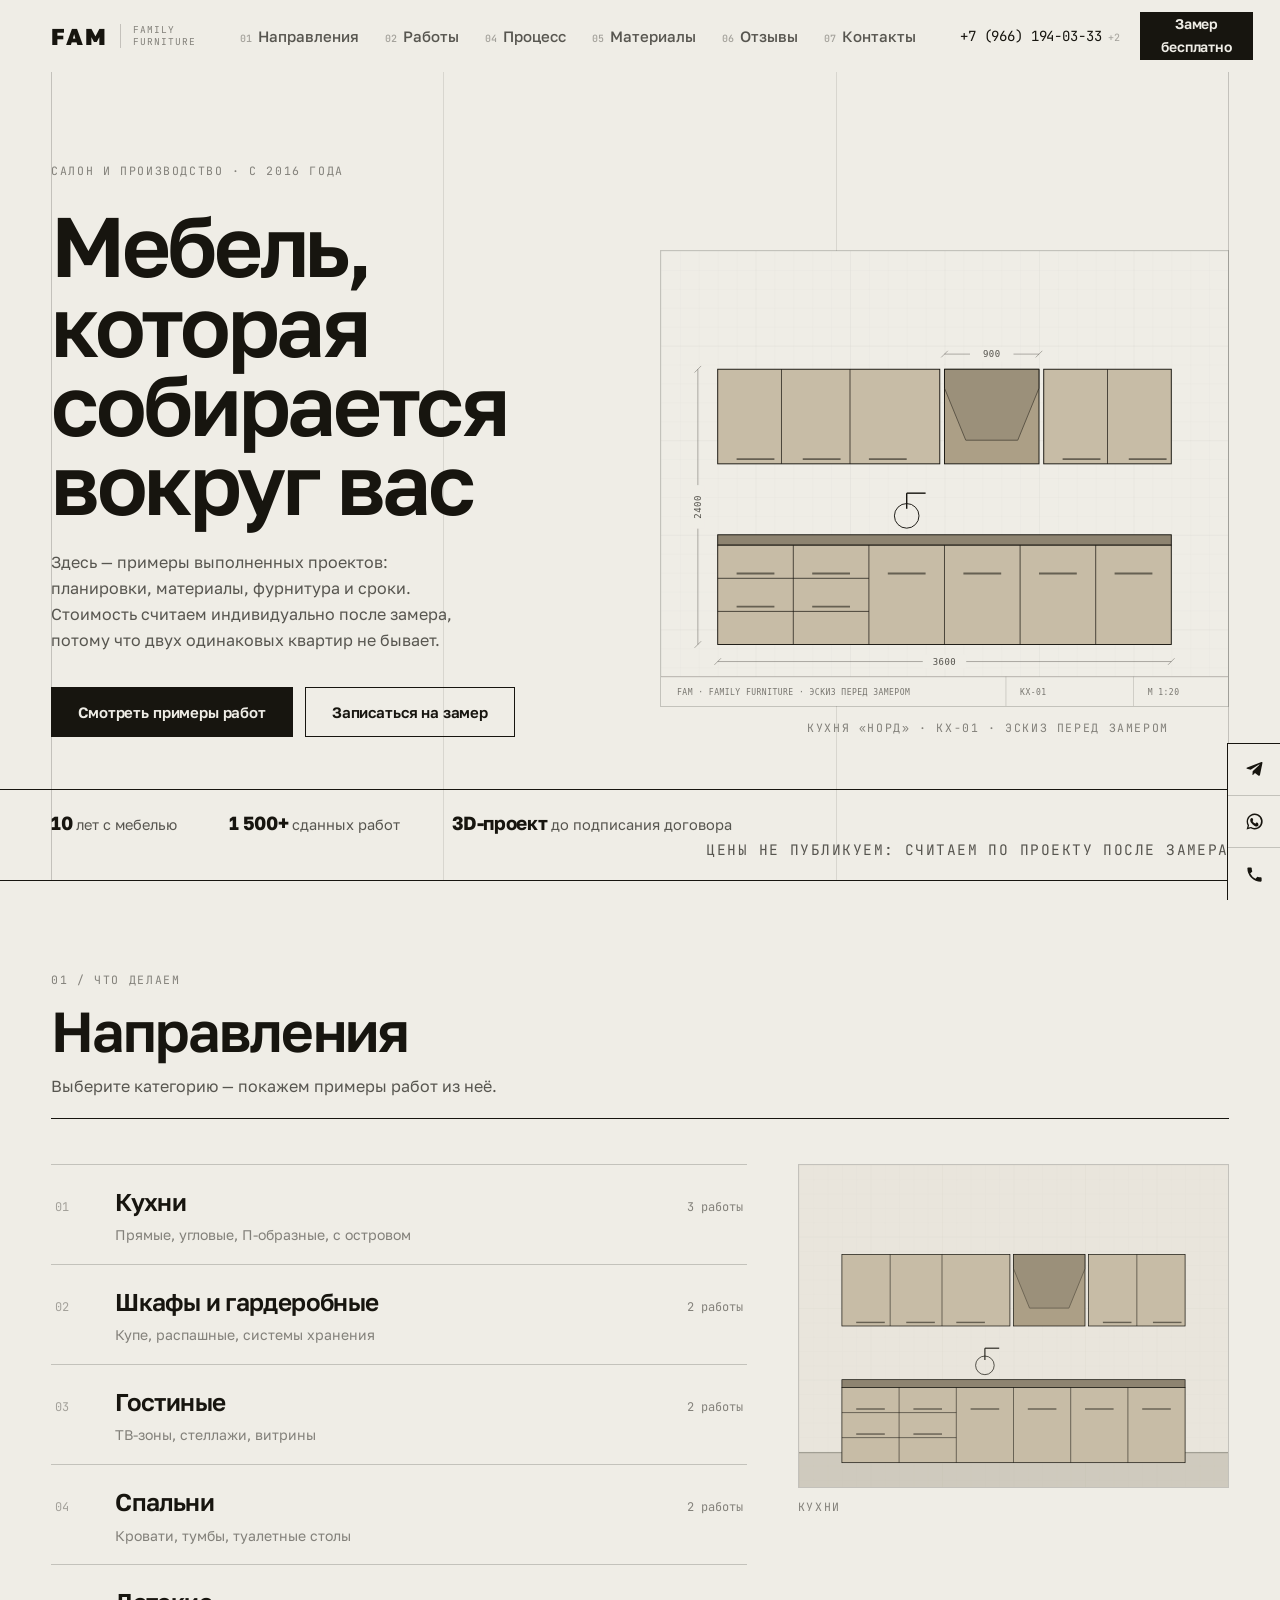
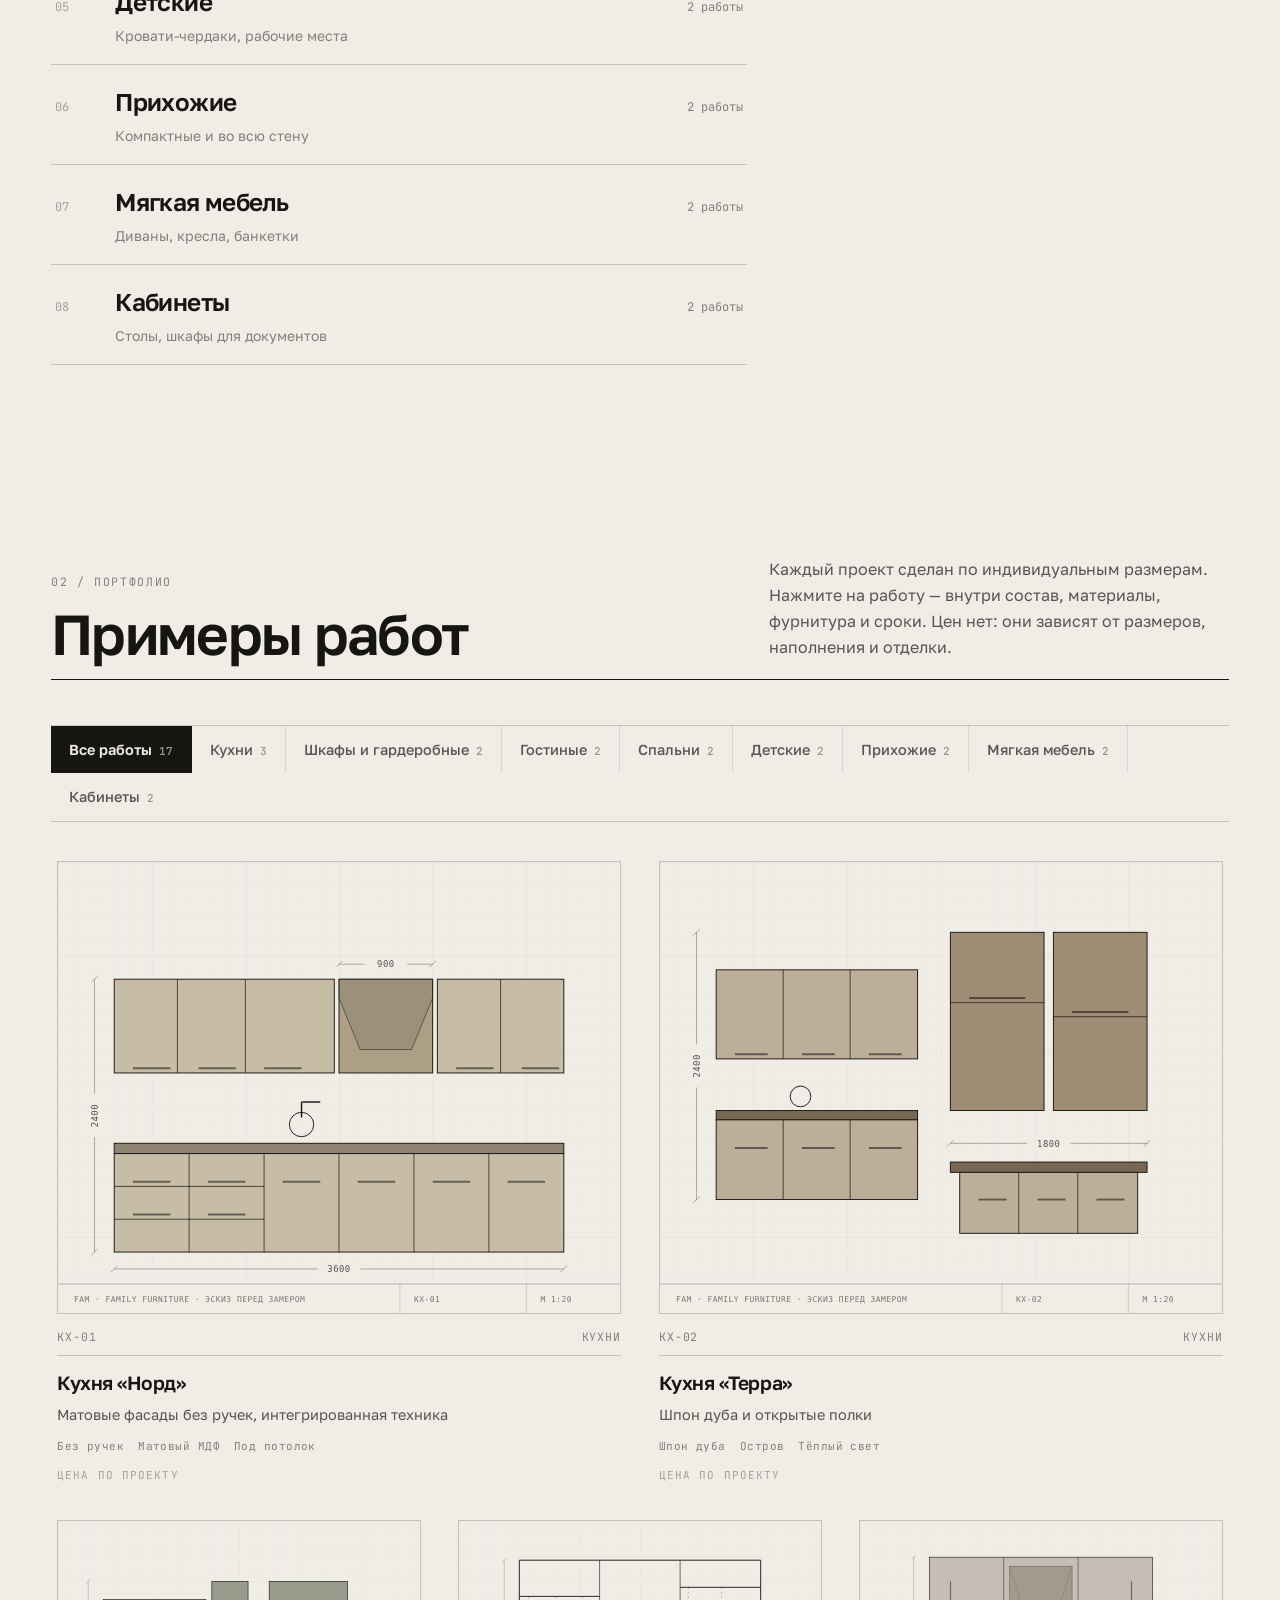
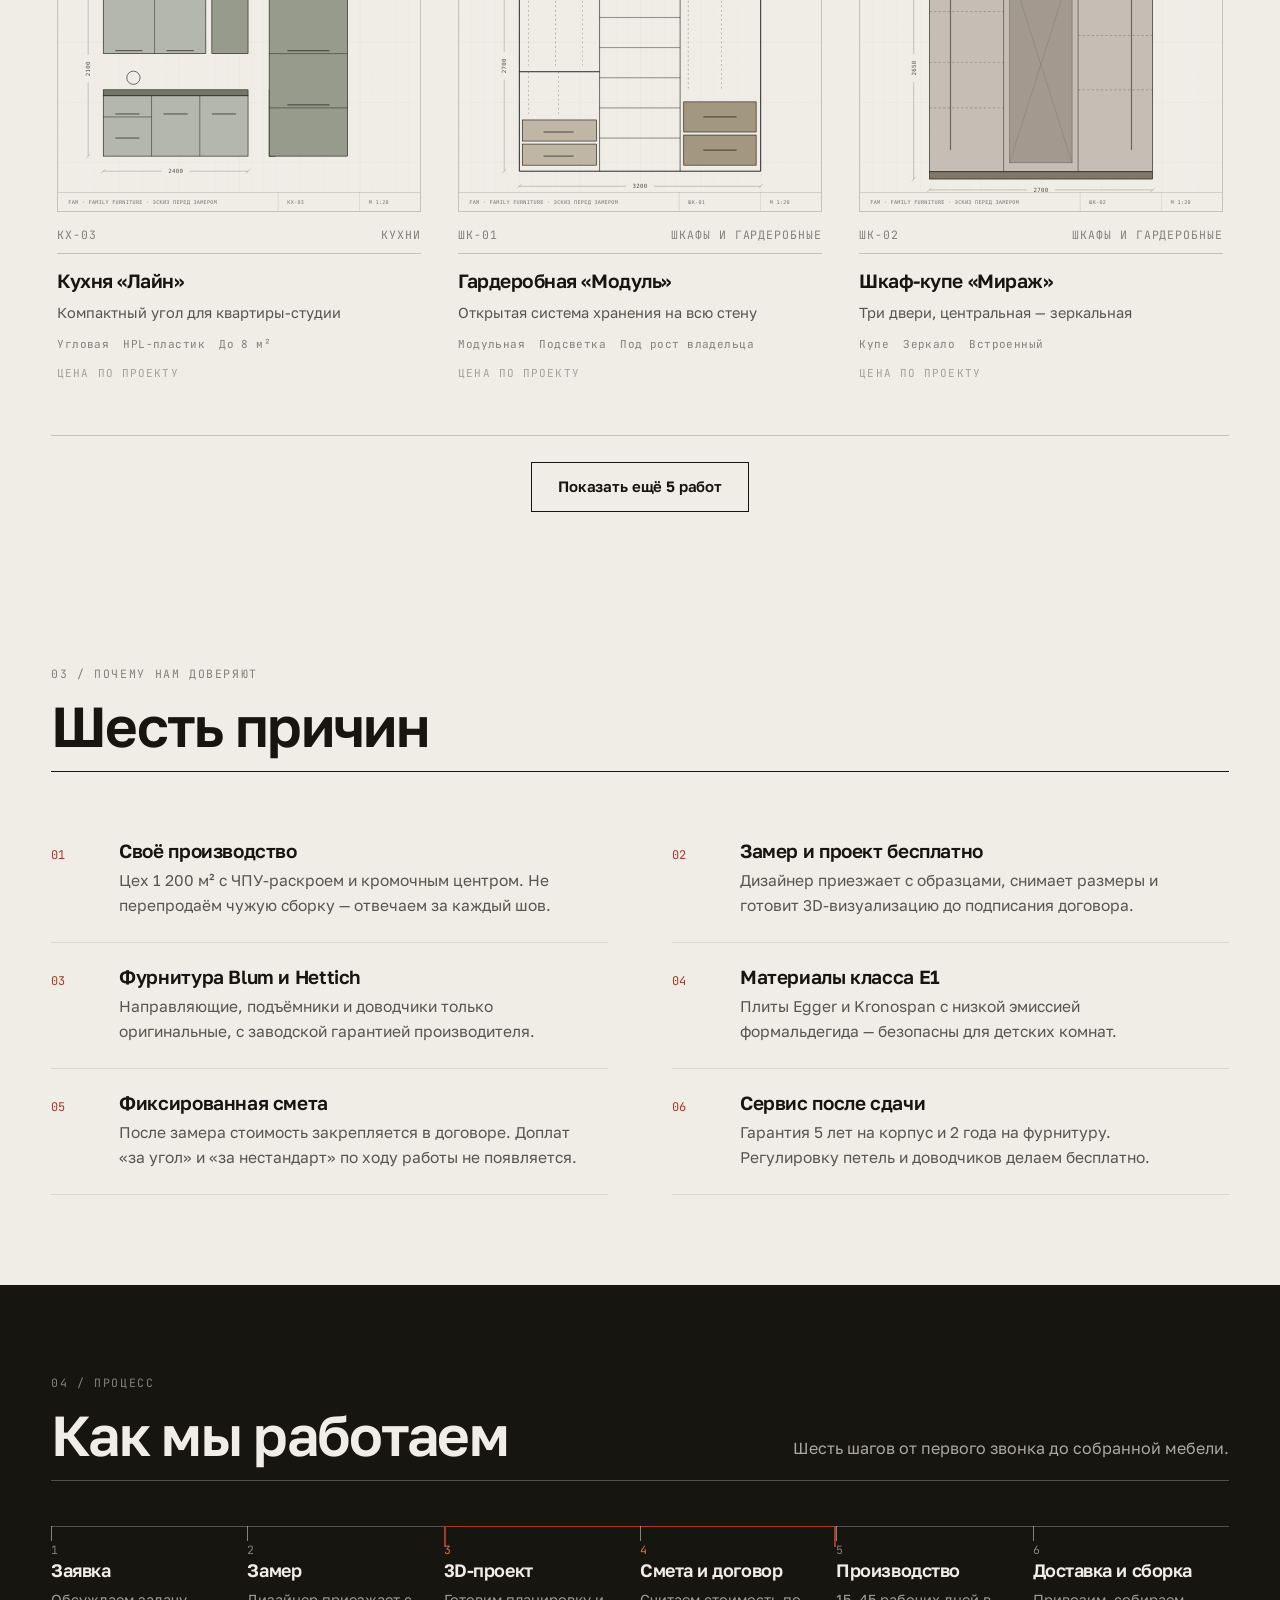
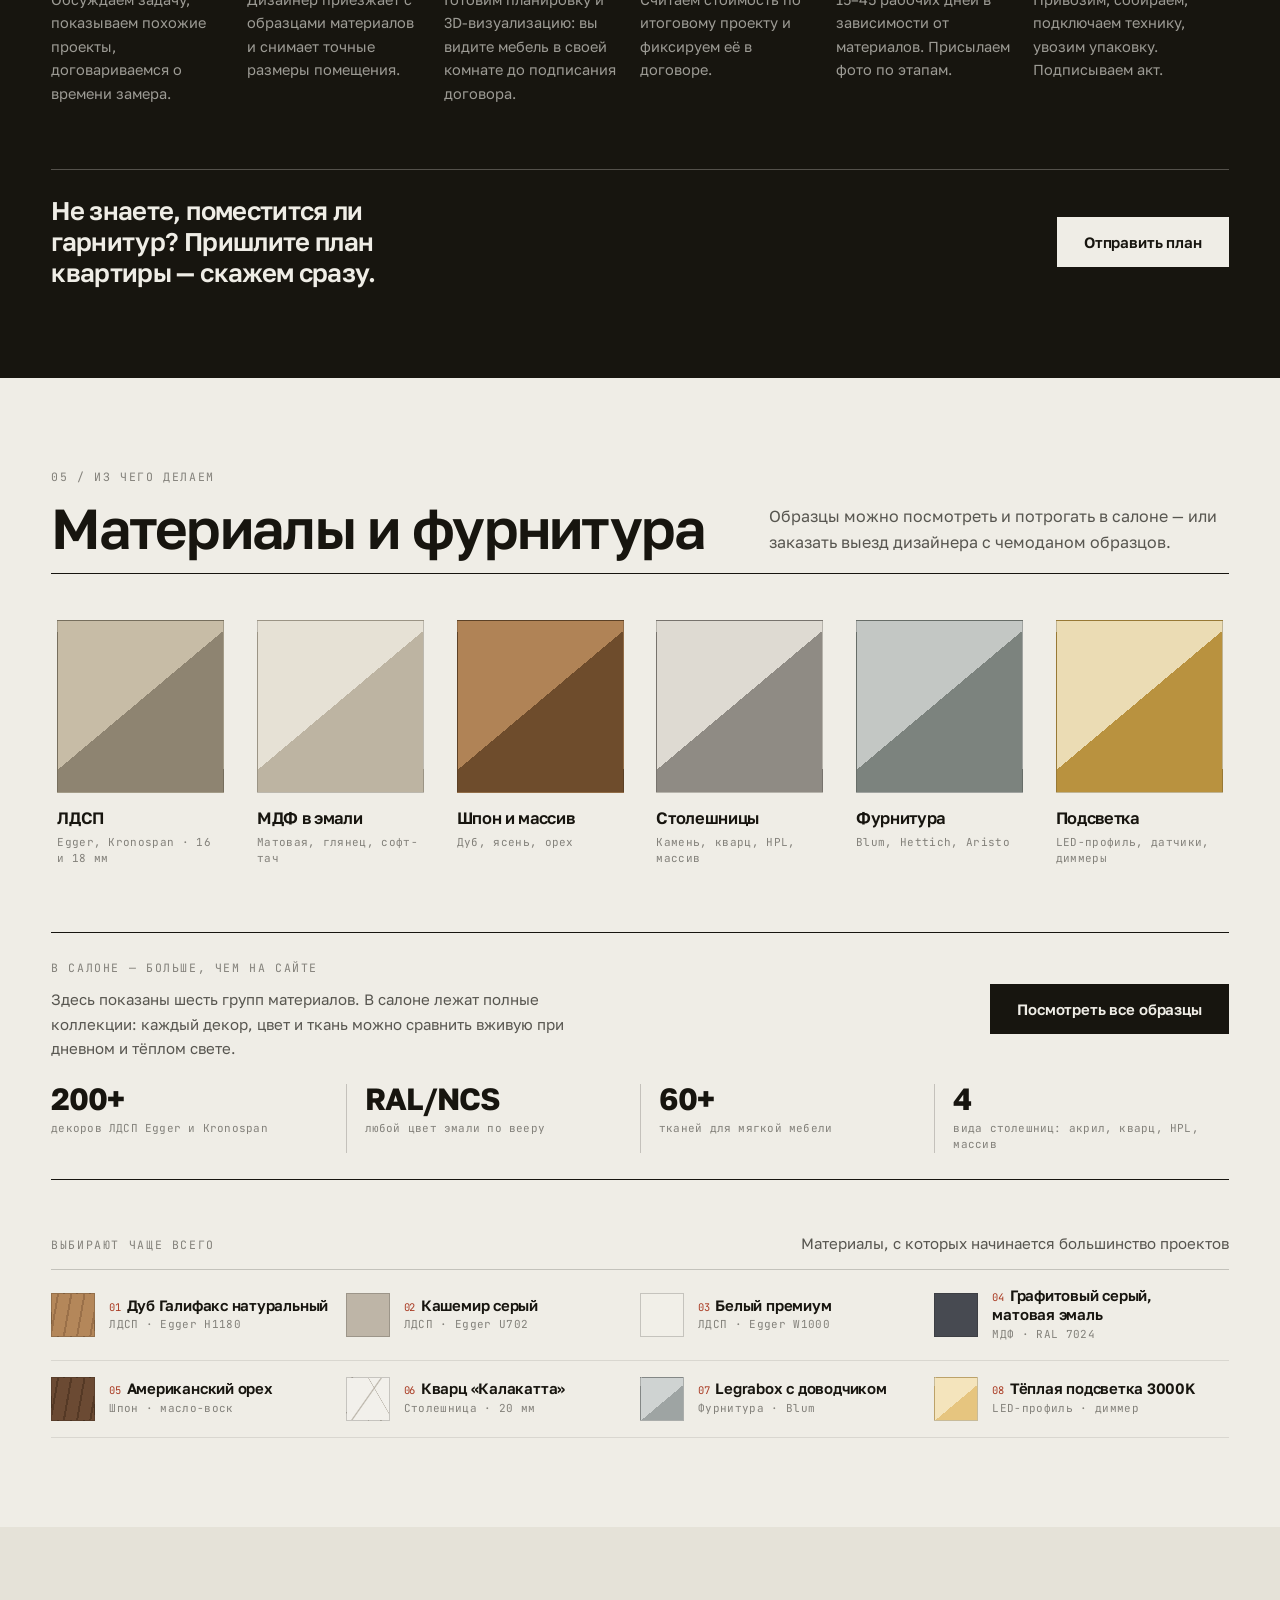
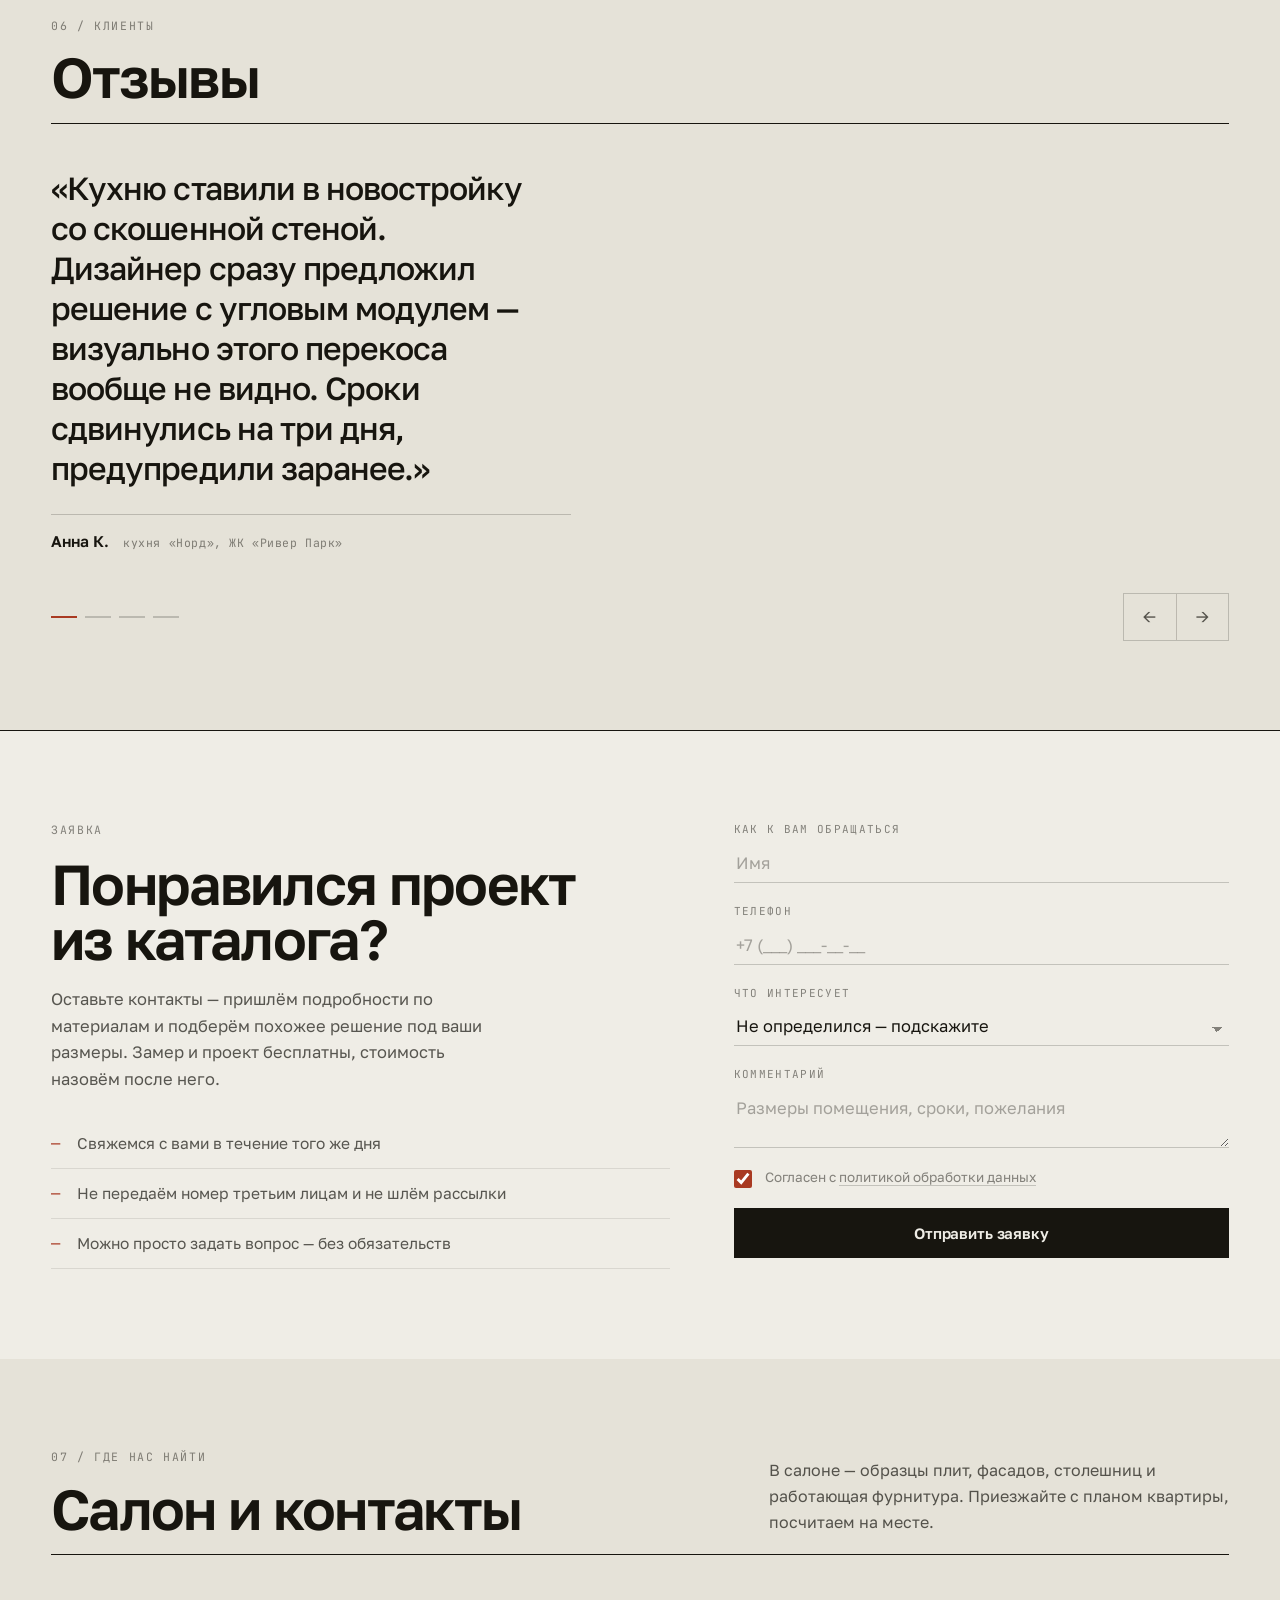
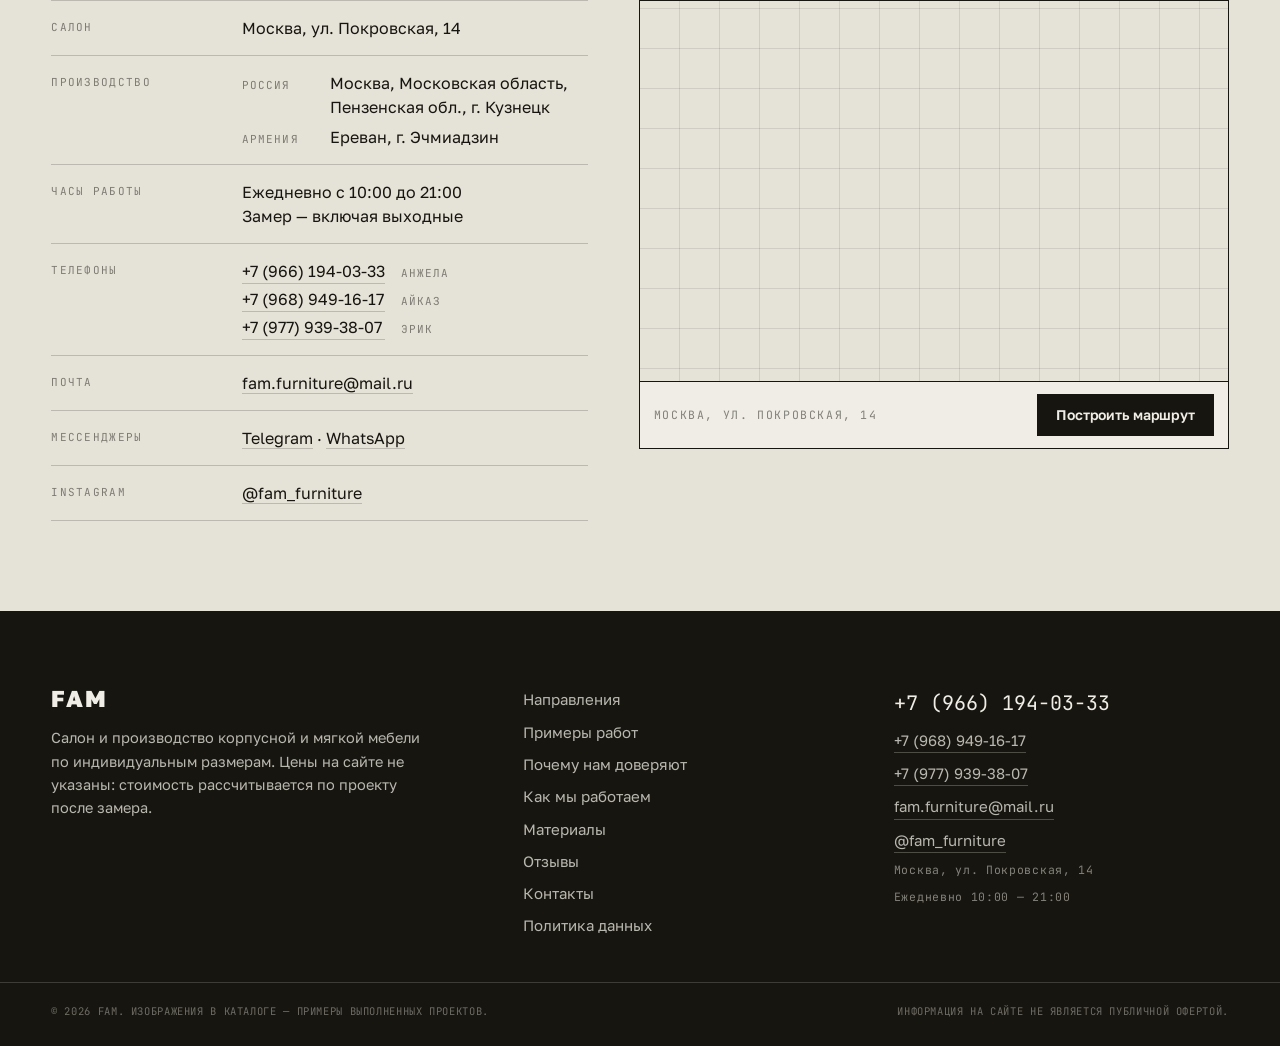
==== docs/index.html @ ea1491d7 "Процесс: шаги 3D-проект и смета объединены красной линией Co-Authored-By: Claude Opus 5 <noreply@ant" ====
<!DOCTYPE html>
<html lang="ru">
<head>
<meta charset="utf-8">
<meta name="viewport" content="width=device-width, initial-scale=1">
<title>FAM — мебель на заказ. Примеры работ</title>
<meta name="description" content="Салон мебели на заказ FAM: кухни, гардеробные, гостиные, спальни, детские, мягкая мебель. Примеры выполненных работ, материалы и фурнитура. Бесплатный замер и расчёт.">
<meta name="theme-color" content="#17150F">
<meta property="og:title" content="FAM — мебель на заказ для семьи">
<meta property="og:description" content="Примеры работ, материалы, фурнитура. Замер и расчёт бесплатно.">
<meta property="og:type" content="website">
<link rel="icon" href="[data-uri]" type="image/svg+xml">
<link rel="preconnect" href="https://fonts.googleapis.com">
<link rel="preconnect" href="https://fonts.gstatic.com" crossorigin>
<link href="https://fonts.googleapis.com/css2?family=Golos+Text:wght@400;500;600;700;800&family=JetBrains+Mono:wght@400;500&display=swap" rel="stylesheet">
<style>
/* ============================================================
   FAM — family furniture
   Приём: страница печатного каталога мастерской.
   Бумага, чернила, киноварь. Прямые углы, линии вместо теней,
   моноширинный шрифт для служебных подписей и размеров.
   ============================================================ */

:root{
  /* бумага и чернила — тон совпадает с фоном эскизов в каталоге,
     поэтому изображения стоят без рамок, «впечатаны» в страницу */
  --paper:#EFEDE6;
  --paper-2:#E5E2D8;
  --paper-3:#DAD6C9;
  --ink:#17150F;
  --ink-70:rgba(23,21,15,.70);
  --ink-50:rgba(23,21,15,.50);
  --ink-35:rgba(23,21,15,.35);
  --rule:rgba(23,21,15,.20);      /* линия-разделитель */
  --rule-soft:rgba(23,21,15,.10);
  --red:#A93A22;                  /* киноварь: только акценты и активные состояния */
  --red-dark:#8A2D18;

  --sans:'Golos Text',-apple-system,'Segoe UI',Roboto,sans-serif;
  --mono:'JetBrains Mono',ui-monospace,SFMono-Regular,Menlo,Consolas,monospace;

  --head-h:72px;
  --gut:clamp(20px,4vw,56px);     /* поле страницы */
}

*,*::before,*::after{box-sizing:border-box}
[hidden]{display:none !important}

html{scroll-behavior:smooth;scroll-padding-top:calc(var(--head-h) + 8px);-webkit-text-size-adjust:100%}
body{
  margin:0;background:var(--paper);color:var(--ink);
  font-family:var(--sans);font-size:16.5px;line-height:1.62;font-weight:400;
  -webkit-font-smoothing:antialiased;overflow-x:hidden;
}
body.is-locked{overflow:hidden}
img{max-width:100%;display:block;height:auto}
a{color:inherit;text-decoration:none}
button{font:inherit;color:inherit;background:none;border:0;cursor:pointer}
h1,h2,h3{margin:0;font-weight:600;letter-spacing:-.025em;line-height:1.05}
p{margin:0 0 1em}
p:last-child{margin-bottom:0}
:focus-visible{outline:2px solid var(--red);outline-offset:3px}
::selection{background:var(--red);color:var(--paper)}

.shell{width:100%;max-width:1440px;margin-inline:auto;padding-inline:var(--gut)}

.skip-link{position:absolute;left:-999px;top:0;z-index:200;background:var(--ink);color:var(--paper);padding:12px 18px}
.skip-link:focus{left:0}

/* служебная подпись — как надпись на чертеже */
.mono-label{
  display:block;font-family:var(--mono);font-size:11.5px;font-weight:400;
  letter-spacing:.14em;text-transform:uppercase;color:var(--ink-50);
}

.h2{font-size:clamp(30px,4.4vw,60px);font-weight:600;letter-spacing:-.03em;line-height:.98}

.ln{border-bottom:1px solid var(--rule);transition:border-color .15s,color .15s}
.ln:hover{color:var(--red);border-color:var(--red)}

/* ————— КНОПКИ: прямоугольные, без теней ————— */
.btn{
  display:inline-flex;align-items:center;justify-content:center;
  min-height:50px;padding:0 26px;border:1.5px solid var(--ink);
  font-family:var(--sans);font-size:15px;font-weight:600;letter-spacing:-.01em;
  text-align:center;background:transparent;color:var(--ink);
  transition:background .16s linear,color .16s linear,border-color .16s linear;
}
.btn--solid{background:var(--ink);color:var(--paper)}
.btn--solid:hover{background:var(--red);border-color:var(--red)}
.btn--line:hover{background:var(--ink);color:var(--paper)}
.btn--invert{background:var(--paper);border-color:var(--paper);color:var(--ink)}
.btn--invert:hover{background:transparent;color:var(--paper)}
.btn--block{width:100%}
.btn:active{transform:translateY(1px)}

/* ————— ШАПКА ————— */
.header{
  position:fixed;inset:0 0 auto;z-index:90;height:var(--head-h);
  background:var(--paper);border-bottom:1px solid transparent;transition:border-color .2s;
}
.header.is-stuck{border-bottom-color:var(--rule)}
/* шапка тянется во всю ширину экрана: на широких мониторах логотип и кнопка
   стоят по краям, а не по общей сетке в 1440px */
.header .head{max-width:none}
.head{height:var(--head-h);display:flex;align-items:center;justify-content:space-between;gap:32px}

.logo{display:flex;align-items:center;gap:12px;flex-shrink:0}
.logo__name{font-size:23px;font-weight:800;letter-spacing:.09em;line-height:1}
.logo__sub{
  font-family:var(--mono);font-size:9.5px;line-height:1.25;letter-spacing:.1em;
  text-transform:uppercase;color:var(--ink-50);padding-left:12px;border-left:1px solid var(--rule);
}

.nav{display:flex;gap:2px}
.nav__link{
  position:relative;display:flex;align-items:baseline;gap:6px;padding:8px 12px;
  font-size:15px;font-weight:500;color:var(--ink-70);transition:color .15s;
}
.nav__link i{font-family:var(--mono);font-size:10px;font-style:normal;color:var(--ink-35);transition:color .15s}
.nav__link:hover{color:var(--ink)}
.nav__link.is-active{color:var(--ink);font-weight:600}
.nav__link.is-active i{color:var(--red)}
.nav__link.is-active::after{content:'';position:absolute;left:12px;right:12px;bottom:2px;height:2px;background:var(--red)}

.head__side{display:flex;align-items:center;gap:20px}
.head__tel{font-family:var(--mono);font-size:14px;letter-spacing:-.01em;white-space:nowrap}
.head__tel:hover{color:var(--red)}
/* дополнительные номера: строки выпадают под основным, в тех же линиях, без тени */
.tels{position:relative}
.head__tel{display:inline-flex;align-items:baseline;gap:7px;padding:12px 0}
.head__tel i{font-style:normal;font-size:10px;color:var(--ink-35);transition:color .15s}
.tels__more{
  position:absolute;top:100%;right:0;min-width:100%;display:grid;
  background:var(--paper);border:1px solid var(--ink);
  opacity:0;visibility:hidden;transform:translateY(-4px);
  transition:opacity .15s,transform .15s,visibility 0s .15s;
}
.tels__more a{font-family:var(--mono);font-size:14px;white-space:nowrap;padding:10px 14px;transition:background .14s,color .14s}
.tels__more a+a{border-top:1px solid var(--rule)}
.tels__more a:hover,.tels__more a:focus-visible{background:var(--ink);color:var(--paper)}
.tels:hover .tels__more,.tels:focus-within .tels__more{opacity:1;visibility:visible;transform:none;transition:opacity .15s,transform .15s}
.tels:hover .head__tel i,.tels:focus-within .head__tel i{color:var(--red)}
.head .btn{min-height:42px;padding:0 20px;font-size:14px}

.burger{display:none;width:46px;height:46px;border:1px solid var(--rule);flex-direction:column;align-items:center;justify-content:center;gap:6px}
.burger span{display:block;width:20px;height:1.5px;background:var(--ink);transition:transform .2s,opacity .2s}
.burger[aria-expanded="true"] span:first-child{transform:translateY(3.75px) rotate(45deg)}
.burger[aria-expanded="true"] span:last-child{transform:translateY(-3.75px) rotate(-45deg)}

@media (max-width:1200px){ .nav{display:none} }
@media (max-width:860px){
  :root{--head-h:64px}
  .head__side{display:none}
  .burger{display:flex}
  .logo__sub{display:none}
}

/* ————— БОКОВОЕ МЕНЮ ————— */
.sidemenu{position:fixed;inset:0;z-index:120}
.sidemenu__backdrop{position:absolute;inset:0;background:rgba(23,21,15,.4);opacity:0;transition:opacity .25s}
.sidemenu.is-open .sidemenu__backdrop{opacity:1}
.sidemenu__panel{
  position:absolute;right:0;top:0;bottom:0;width:min(420px,90vw);background:var(--paper);
  border-left:1px solid var(--ink);padding:22px var(--gut) 30px;display:flex;flex-direction:column;
  transform:translateX(100%);transition:transform .28s cubic-bezier(.4,0,.2,1);overflow-y:auto;
}
.sidemenu.is-open .sidemenu__panel{transform:none}
.sidemenu__top{display:flex;align-items:center;justify-content:space-between;height:42px;border-bottom:1px solid var(--rule);margin-bottom:8px}
.sidemenu__close{font-family:var(--mono);font-size:12px;letter-spacing:.1em;text-transform:uppercase;color:var(--ink-50)}
.sidemenu__close:hover{color:var(--red)}
.sidemenu__nav{display:flex;flex-direction:column}
.sidemenu__nav a{
  display:flex;align-items:baseline;gap:14px;padding:15px 0;font-size:22px;font-weight:600;
  letter-spacing:-.02em;border-bottom:1px solid var(--rule-soft);transition:color .15s;
}
.sidemenu__nav a i{font-family:var(--mono);font-size:11px;font-style:normal;color:var(--ink-35);font-weight:400}
.sidemenu__nav a:hover{color:var(--red)}
.sidemenu__foot{margin-top:auto;padding-top:28px;display:grid;gap:12px;justify-items:start}
.sidemenu__tel{font-family:var(--mono);font-size:19px;margin-top:6px}
.sidemenu__tel--alt{font-size:15px;margin-top:-6px;color:var(--ink-70)}

/* ————— ГЛАВНЫЙ ЭКРАН ————— */
.hero{position:relative;padding-top:var(--head-h);border-bottom:1px solid var(--ink)}
.hero__rules{position:absolute;inset:0;max-width:1440px;margin-inline:auto;padding-inline:var(--gut);display:flex;justify-content:space-between;pointer-events:none}
.hero__rules i{width:1px;background:var(--rule-soft)}
.hero__rules i:first-child,.hero__rules i:last-child{background:var(--rule)}
.hero__in{position:relative;display:grid;grid-template-columns:minmax(0,1fr) minmax(0,1.02fr);gap:clamp(28px,4vw,64px);align-items:end;padding-block:clamp(48px,7vw,96px) clamp(32px,4vw,56px)}
.hero__label{margin-bottom:26px}
.hero__title{font-size:clamp(38px,6.6vw,92px);font-weight:600;letter-spacing:-.04em;line-height:.94}
.hero__lead{margin:26px 0 34px;max-width:44ch;font-size:clamp(16px,1.2vw,18.5px);color:var(--ink-70)}
.hero__cta{display:flex;gap:12px;flex-wrap:wrap}

.hero__sheet{margin:0}
.hero__sheet img{width:100%;border:1px solid var(--rule)}
.hero__sheet figcaption{margin-top:12px;text-align:right}
@media (min-width:861px){.hero__sheet figcaption{padding-right:60px}}

.hero__strip{border-top:1px solid var(--ink)}
.hero__facts{display:flex;flex-wrap:wrap;align-items:baseline;gap:0 clamp(24px,4vw,58px);padding-block:18px}
.hero__facts span{font-size:14.5px;color:var(--ink-70)}
.hero__facts b{font-size:19px;font-weight:700;color:var(--ink);letter-spacing:-.02em}
.hero__facts-note{margin-left:auto;font-family:var(--mono);font-size:11.5px;letter-spacing:.1em;text-transform:uppercase;color:var(--ink-50)}

@media (max-width:980px){
  .hero__in{grid-template-columns:1fr;align-items:start;padding-bottom:28px}
  .hero__sheet{order:-1;margin-bottom:8px}
  .hero__sheet figcaption{text-align:left}
  .hero__rules{display:none}
}
@media (max-width:560px){
  .hero__sheet figcaption{font-size:10px;letter-spacing:.08em}
  .hero__cta{display:grid;grid-template-columns:1fr}
  .hero__facts{gap:6px 22px}
  .hero__facts-note{margin-left:0;flex-basis:100%;margin-top:6px}
}

/* ————— СЕКЦИИ: отступы разные, фон меняется по смыслу ————— */
.section{padding-block:clamp(56px,7vw,104px)}
.section--pad{padding-block:clamp(64px,8vw,120px) clamp(48px,5vw,76px)}
.section--tint{background:var(--paper-2)}
.section--dark{background:var(--ink);color:var(--paper)}
.section--dark .mono-label{color:rgba(239,237,230,.5)}
.section--dark .head-line{border-color:rgba(239,237,230,.28)}
.section--dark .head-line__note{color:rgba(239,237,230,.68)}

.head-line{padding-bottom:18px;border-bottom:1px solid var(--ink);margin-bottom:clamp(28px,3.5vw,52px)}
.head-line .h2{margin-top:14px}
.head-line__note{margin-top:16px;max-width:56ch;color:var(--ink-70);font-size:16px}
.head-line--split{display:flex;align-items:flex-end;justify-content:space-between;gap:40px;flex-wrap:wrap}
.head-line--split .head-line__note{margin-top:0;text-align:left}
.head-line__note--wide{max-width:46ch}

/* ————— 01 НАПРАВЛЕНИЯ: оглавление, а не плитки ————— */
.dirs{display:grid;grid-template-columns:minmax(0,1fr) minmax(0,.62fr);gap:clamp(28px,4vw,68px);align-items:start}
.dirs__list{list-style:none;margin:0;padding:0;border-top:1px solid var(--rule)}
.dirs__row{
  display:grid;grid-template-columns:44px minmax(0,1fr) auto;align-items:baseline;gap:16px;
  width:100%;text-align:left;padding:17px 4px;border-bottom:1px solid var(--rule);
  transition:padding-left .18s cubic-bezier(.4,0,.2,1),color .15s;
}
.dirs__row:hover,.dirs__row.is-hot{padding-left:16px;color:var(--red)}
.dirs__row:hover .dirs__num,.dirs__row.is-hot .dirs__num{color:var(--red)}
.dirs__num{font-family:var(--mono);font-size:12px;color:var(--ink-35);transition:color .15s}
.dirs__name{font-size:clamp(19px,1.9vw,26px);font-weight:600;letter-spacing:-.025em;display:block}
.dirs__note{display:block;margin-top:3px;font-size:14px;color:var(--ink-50);font-weight:400;letter-spacing:0}
.dirs__count{font-family:var(--mono);font-size:12px;color:var(--ink-50);white-space:nowrap}

.dirs__preview{position:sticky;top:calc(var(--head-h) + 28px)}
.dirs__preview img{width:100%;border:1px solid var(--rule)}
.dirs__preview .mono-label{margin-top:10px}
@media (max-width:900px){
  .dirs{grid-template-columns:1fr}
  .dirs__preview{display:none}
}
@media (max-width:620px){
  /* счётчик уходит под название, чтобы длинные категории не жались к краю */
  .dirs__row{grid-template-columns:34px minmax(0,1fr);gap:0 12px;padding:15px 4px}
  .dirs__count{grid-column:2;margin-top:6px}
  .dirs__name{font-size:19px}
}

/* ————— 02 КАТАЛОГ ————— */
.filters{display:flex;flex-wrap:wrap;gap:0;margin-bottom:clamp(26px,3vw,40px);border-block:1px solid var(--rule)}
.chip{
  padding:12px 18px;font-size:14.5px;font-weight:500;color:var(--ink-70);white-space:nowrap;
  border-right:1px solid var(--rule-soft);transition:background .14s,color .14s;
}
.chip:last-child{border-right:0}
.chip:hover{background:var(--paper-3);color:var(--ink)}
.chip.is-active{background:var(--ink);color:var(--paper);font-weight:600}
.chip span{font-family:var(--mono);font-size:11px;margin-left:7px;opacity:.6}
@media (max-width:860px){
  .filters{flex-wrap:nowrap;overflow-x:auto;scrollbar-width:none}
  .filters::-webkit-scrollbar{display:none}
}

/* сетка с намеренно неравными карточками: 1-я и 2-я в каждой пятёрке крупнее */
.works{display:grid;grid-template-columns:repeat(6,1fr);gap:clamp(24px,2.6vw,44px) clamp(18px,2vw,32px)}
.work{grid-column:span 2;display:block;text-align:left;width:100%}
.work:nth-child(5n+1),.work:nth-child(5n+2){grid-column:span 3}
.work__sheet{display:block;position:relative;overflow:hidden;border:1px solid var(--rule);background:var(--paper)}
.work__sheet img{width:100%;transition:transform .5s cubic-bezier(.4,0,.2,1)}
.work:hover .work__sheet img{transform:scale(1.03)}
.work__sheet::after{
  content:'';position:absolute;inset:0;background:var(--ink);opacity:0;transition:opacity .25s;
}
.work:hover .work__sheet::after{opacity:.05}
.work__open{
  position:absolute;right:0;bottom:0;padding:9px 14px;background:var(--ink);color:var(--paper);
  font-family:var(--mono);font-size:11px;letter-spacing:.1em;text-transform:uppercase;
  transform:translateY(100%);transition:transform .22s cubic-bezier(.4,0,.2,1);
}
.work:hover .work__open,.work:focus-visible .work__open{transform:none}
.work__head{display:flex;align-items:baseline;justify-content:space-between;gap:14px;margin-top:14px;padding-bottom:9px;border-bottom:1px solid var(--rule)}
.work__code{font-family:var(--mono);font-size:11.5px;color:var(--ink-50);letter-spacing:.08em}
.work__cat{font-family:var(--mono);font-size:11.5px;color:var(--ink-50);letter-spacing:.08em;text-transform:uppercase}
.work__title{margin-top:11px;font-size:clamp(18px,1.5vw,22px);font-weight:600;letter-spacing:-.025em;display:block}
.work:hover .work__title{color:var(--red)}
.work__tag{margin-top:5px;font-size:14.5px;color:var(--ink-70);display:block}
.work__spec{margin-top:11px;display:flex;flex-wrap:wrap;gap:5px 14px}
.work__spec span{font-family:var(--mono);font-size:11px;color:var(--ink-50);letter-spacing:.04em}
.work__price{margin-top:11px;font-family:var(--mono);font-size:11px;letter-spacing:.1em;text-transform:uppercase;color:var(--ink-35);display:block}

.works__empty{padding:56px 0;color:var(--ink-50);font-size:17px;border-bottom:1px solid var(--rule)}
.works__more{margin-top:clamp(30px,4vw,52px);padding-top:26px;border-top:1px solid var(--rule);display:flex;justify-content:center}

@media (max-width:1000px){
  .works{grid-template-columns:repeat(4,1fr)}
  .work{grid-column:span 2}
  .work:nth-child(5n+1),.work:nth-child(5n+2){grid-column:span 2}
}
@media (max-width:620px){
  .works{grid-template-columns:1fr;gap:34px}
  .work,.work:nth-child(5n+1),.work:nth-child(5n+2){grid-column:span 1}
}

/* ————— 03 ПРИЧИНЫ: текст с висячими номерами, без карточек ————— */
.reasons{display:grid;grid-template-columns:repeat(2,minmax(0,1fr));gap:0 clamp(36px,5vw,90px)}
.reason{display:grid;grid-template-columns:52px minmax(0,1fr);gap:0 16px;padding:24px 0;border-bottom:1px solid var(--rule-soft)}
.reason__n{font-family:var(--mono);font-size:12px;color:var(--red);padding-top:5px;grid-row:span 2}
.reason h3{font-size:19px;font-weight:600;letter-spacing:-.02em;margin-bottom:7px}
.reason p{color:var(--ink-70);font-size:15.5px;max-width:46ch}
@media (max-width:760px){
  .reasons{grid-template-columns:1fr}
  .reason{grid-template-columns:44px minmax(0,1fr)}
}

/* ————— 04 ПРОЦЕСС: шаги как размерная линия ————— */
.steps{list-style:none;margin:0;padding:0;display:grid;grid-template-columns:repeat(6,1fr);gap:0}
.step{position:relative;padding:34px 22px 0 0;border-top:1px solid rgba(239,237,230,.28)}
.step::before{content:'';position:absolute;top:-1px;left:0;width:1px;height:15px;background:rgba(239,237,230,.5)}
.step__n{position:absolute;top:14px;left:0;font-family:var(--mono);font-size:11.5px;color:rgba(239,237,230,.5)}
.step h3{font-size:18px;margin-bottom:8px;font-weight:600}
.step p{font-size:14.5px;color:rgba(239,237,230,.62);max-width:30ch}
/* 3D-проект — ключевой шаг: киноварная засечка и номер */
.step--key{border-top-color:var(--red)}
.step--key::before{background:var(--red);height:21px;width:2px}
.step--key .step__n{color:#E0714F}
/* 3 и 4 — одна красная линия: засечка только в начале и в конце отрезка */
.step--key-end::before{height:15px;width:1px;background:rgba(239,237,230,.5)}
.step--key-end::after{content:'';position:absolute;top:-1px;right:0;width:2px;height:21px;background:var(--red)}
@media (max-width:1200px){.steps{grid-template-columns:repeat(3,1fr);gap:0 32px}}
@media (max-width:1000px){.steps{grid-template-columns:repeat(2,1fr);gap:0 32px}}
@media (max-width:600px){.steps{grid-template-columns:1fr}}

.plan-cta{
  margin-top:clamp(38px,5vw,68px);padding-top:26px;border-top:1px solid rgba(239,237,230,.28);
  display:flex;align-items:center;justify-content:space-between;gap:26px;flex-wrap:wrap;
}
.plan-cta p{margin:0;font-size:clamp(19px,2vw,28px);font-weight:600;letter-spacing:-.025em;max-width:24ch;line-height:1.2}
@media (max-width:560px){.plan-cta .btn{width:100%}}

/* ————— 05 МАТЕРИАЛЫ: образцы в ряд ————— */
.swatches{display:grid;grid-template-columns:repeat(6,1fr);gap:clamp(14px,1.6vw,26px);align-items:start}
.swatch{text-align:left;display:block}
.swatch__chip{
  display:block;height:clamp(112px,13.5vw,214px);background:linear-gradient(140deg,var(--c1) 0%,var(--c1) 48%,var(--c2) 48%,var(--c2) 100%);
  border:1px solid var(--rule);transition:border-color .15s;
}
.swatch:hover .swatch__chip{border-color:var(--ink)}
.swatch__name{display:block;margin-top:12px;font-size:16.5px;font-weight:600;letter-spacing:-.02em}
.swatch:hover .swatch__name{color:var(--red)}
.swatch__note{display:block;margin-top:3px;font-family:var(--mono);font-size:11px;line-height:1.45;color:var(--ink-50);letter-spacing:.03em}
@media (max-width:900px){.swatches{grid-template-columns:repeat(3,1fr)}}
@media (max-width:480px){.swatches{grid-template-columns:repeat(2,1fr)}}

/* выбор в салоне шире: цифры коллекций строкой между линиями */
.stock{margin-top:clamp(40px,5vw,72px);padding-block:26px;border-block:1px solid var(--ink);
  display:grid;grid-template-columns:minmax(0,1fr) auto;gap:24px clamp(24px,3vw,48px);align-items:center}
.stock__nums{grid-column:1/-1}
.stock>.btn{grid-column:2;grid-row:1;justify-self:end}
.stock__lead p{margin-top:10px;font-size:15px;color:var(--ink-70);max-width:62ch}
.stock__nums{list-style:none;margin:0;padding:0;display:grid;grid-template-columns:repeat(4,minmax(0,1fr))}
.stock__nums li{padding:0 18px;border-left:1px solid var(--rule);display:grid;gap:6px;align-content:start}
.stock__nums li:first-child{border-left:0;padding-left:0}
.stock__nums b{font-size:clamp(22px,2.4vw,34px);font-weight:700;letter-spacing:-.03em;line-height:1;white-space:nowrap}
.stock__nums span{font-family:var(--mono);font-size:11px;line-height:1.45;color:var(--ink-50);letter-spacing:.02em}
@media (max-width:760px){.stock{grid-template-columns:1fr}.stock>.btn{grid-column:1;grid-row:auto;justify-self:start}}
@media (max-width:620px){.stock__nums{grid-template-columns:repeat(2,minmax(0,1fr));row-gap:18px}.stock__nums li:nth-child(odd){border-left:0;padding-left:0}}

/* популярные материалы: образец, название, код коллекции */
.picks{margin-top:clamp(36px,4vw,56px)}
.picks__head{display:flex;align-items:baseline;justify-content:space-between;gap:20px;flex-wrap:wrap;padding-bottom:14px;border-bottom:1px solid var(--rule)}
.picks__head p{margin:0;font-size:15px;color:var(--ink-70)}
.picks__list{list-style:none;margin:0;padding:0;display:grid;grid-template-columns:repeat(4,minmax(0,1fr));counter-reset:pick}
.pick{counter-increment:pick;display:grid;grid-template-columns:44px minmax(0,1fr);grid-template-rows:auto auto;column-gap:14px;align-items:center;padding:16px 16px 16px 0;border-bottom:1px solid var(--rule-soft)}
.pick__chip{grid-row:span 2;width:44px;height:44px;border:1px solid var(--rule);background:linear-gradient(140deg,var(--c1) 0 55%,var(--c2) 55%)}
.pick__chip--wood{background:repeating-linear-gradient(100deg,var(--c1) 0 5px,var(--c2) 5px 7px,var(--c1) 7px 13px)}
.pick__chip--stone{background:linear-gradient(125deg,transparent 46%,var(--c2) 48%,transparent 50%),linear-gradient(60deg,transparent 68%,var(--c2) 69%,transparent 70%),var(--c1)}
.pick b{font-size:15px;font-weight:600;letter-spacing:-.015em;line-height:1.25;align-self:end}
.pick b::before{content:counter(pick,decimal-leading-zero) ' ';font-family:var(--mono);font-size:10.5px;font-weight:400;color:var(--red)}
.pick__meta{font-family:var(--mono);font-size:11px;color:var(--ink-50);letter-spacing:.03em;align-self:start;margin-top:2px}
@media (max-width:1000px){.picks__list{grid-template-columns:repeat(2,minmax(0,1fr))}}
@media (max-width:560px){.picks__list{grid-template-columns:1fr}}

/* ————— 06 ОТЗЫВЫ: крупная цитата, без карточек ————— */
.slider__viewport{overflow:hidden}
.slider__track{display:flex;transition:transform .4s cubic-bezier(.4,0,.2,1)}
.review{flex:0 0 100%;padding-right:clamp(20px,4vw,80px);box-sizing:border-box}
.review p{
  font-size:clamp(21px,2.5vw,34px);font-weight:500;letter-spacing:-.03em;line-height:1.25;
  margin-bottom:26px;max-width:24ch;
}
.review footer{display:flex;align-items:baseline;gap:14px;padding-top:14px;border-top:1px solid var(--rule);max-width:520px}
.review footer b{font-size:15.5px;font-weight:600}
.review footer span{font-family:var(--mono);font-size:11.5px;color:var(--ink-50);letter-spacing:.05em}
.slider__ctrl{display:flex;align-items:center;justify-content:space-between;gap:20px;margin-top:clamp(26px,3vw,44px)}
.slider__arrows{display:flex;gap:0;border:1px solid var(--rule)}
.slider__btn{width:52px;height:46px;font-size:17px;color:var(--ink-70);transition:background .14s,color .14s}
.slider__btn+.slider__btn{border-left:1px solid var(--rule)}
.slider__btn:hover{background:var(--ink);color:var(--paper)}
.slider__dots{display:flex;gap:8px}
.slider__dots button{width:26px;height:2px;background:var(--rule);transition:background .18s}
.slider__dots button.is-active{background:var(--red)}
@media (max-width:620px){.review p{max-width:none;text-indent:0}}

/* ————— ЗАЯВКА ————— */
.request{border-top:1px solid var(--ink)}
.request__in{display:grid;grid-template-columns:minmax(0,1fr) minmax(0,.8fr);gap:clamp(32px,5vw,90px);align-items:start}
.request .form{max-width:520px;margin-left:auto;width:100%}
.request__text .h2{margin:16px 0 20px}
.request__lead{color:var(--ink-70);max-width:44ch}
.request__list{list-style:none;margin:26px 0 0;padding:0;display:grid;gap:0}
.request__list li{display:grid;grid-template-columns:26px 1fr;padding:12px 0;border-bottom:1px solid var(--rule-soft);font-size:15.5px;color:var(--ink-70)}
.request__list i{font-style:normal;font-family:var(--mono);color:var(--red)}

/* поля: подчёркивание вместо коробок */
.form{display:grid;gap:20px}
.field{display:grid;gap:5px}
.field label{font-family:var(--mono);font-size:11px;letter-spacing:.12em;text-transform:uppercase;color:var(--ink-50)}
.field input,.field select,.field textarea{
  width:100%;padding:9px 2px;border:0;border-bottom:1.5px solid var(--rule);background:transparent;
  font-family:var(--sans);font-size:16.5px;color:var(--ink);border-radius:0;
  transition:border-color .15s;
}
.field select{appearance:none;background-image:linear-gradient(45deg,transparent 50%,var(--ink-50) 50%),linear-gradient(135deg,var(--ink-50) 50%,transparent 50%);background-position:calc(100% - 12px) 20px,calc(100% - 7px) 20px;background-size:5px 5px;background-repeat:no-repeat;padding-right:26px}
.field textarea{resize:vertical;min-height:52px}
.field input::placeholder,.field textarea::placeholder{color:var(--ink-35)}
.field input:focus,.field select:focus,.field textarea:focus{outline:0;border-bottom-color:var(--ink)}
.field input[type=file]{font-family:var(--mono);font-size:13px;padding-bottom:12px}
.field.has-error input,.field.has-error select{border-bottom-color:var(--red)}
.field__err{font-family:var(--mono);font-size:11px;color:var(--red);letter-spacing:.05em;display:none}
.field.has-error .field__err{display:block}
.check{display:grid;grid-template-columns:20px 1fr;gap:11px;align-items:start;font-size:13.5px;color:var(--ink-50);line-height:1.45;cursor:pointer}
.check input{width:18px;height:18px;margin:2px 0 0;accent-color:var(--red)}
.check a{border-bottom:1px solid var(--rule)}
.check a:hover{color:var(--red);border-color:var(--red)}
@media (max-width:860px){.request__in{grid-template-columns:1fr}}

/* ————— 07 КОНТАКТЫ ————— */
.contacts{display:grid;grid-template-columns:minmax(0,1fr) minmax(0,1.1fr);gap:clamp(28px,4vw,70px);align-items:start}
.contacts__data{margin:0;display:grid;border-top:1px solid var(--rule)}
.contacts__data > div{display:grid;grid-template-columns:minmax(120px,.5fr) minmax(0,1fr);gap:18px;padding:15px 0;border-bottom:1px solid var(--rule)}
.contacts__data dt{font-family:var(--mono);font-size:11px;letter-spacing:.12em;text-transform:uppercase;color:var(--ink-50);padding-top:3px}
.contacts__data dd{margin:0;font-size:16px;line-height:1.5}
.tel-list{display:grid;grid-template-columns:max-content max-content;align-items:baseline;gap:3px 16px}
.tel-list span{display:contents}
.prod-list{display:grid;gap:6px}
.prod-list span{display:grid;grid-template-columns:76px 1fr;align-items:baseline;gap:12px}
.prod-list i{font-style:normal;font-family:var(--mono);font-size:11px;letter-spacing:.1em;text-transform:uppercase;color:var(--ink-50)}
.tel-list i{font-style:normal;font-family:var(--mono);font-size:11px;letter-spacing:.1em;text-transform:uppercase;color:var(--ink-50)}
.contacts__map{border:1px solid var(--ink);min-height:380px;background:
  repeating-linear-gradient(0deg,transparent 0 39px,var(--rule-soft) 39px 40px),
  repeating-linear-gradient(90deg,transparent 0 39px,var(--rule-soft) 39px 40px);}
.contacts__map{display:flex;flex-direction:column}
.contacts__map .map-frame{flex:1;width:100%;min-height:380px;border:0;display:block;filter:grayscale(.85) sepia(.12) contrast(.95)}
.map-bar{display:flex;align-items:center;justify-content:space-between;gap:16px;flex-wrap:wrap;padding:12px 14px;border-top:1px solid var(--ink);background:var(--paper)}
.map-bar .btn{min-height:42px;font-size:14px;padding:0 18px}
.map-stub{height:100%;min-height:380px;display:flex;flex-direction:column;align-items:flex-start;justify-content:flex-end;gap:12px;padding:clamp(20px,3vw,36px)}
.map-stub p{max-width:34ch;color:var(--ink-70);font-size:15px}
@media (max-width:860px){.contacts{grid-template-columns:1fr}}

/* ————— ПОДВАЛ ————— */
.footer{background:var(--ink);color:rgba(239,237,230,.75);padding-top:clamp(48px,6vw,80px);font-size:15px}
.footer__in{display:grid;grid-template-columns:minmax(0,1.3fr) minmax(0,1fr) minmax(0,1fr);gap:36px;padding-bottom:44px;border-bottom:1px solid rgba(239,237,230,.18)}
.footer__brand .logo__name{color:var(--paper);display:block;margin-bottom:16px}
.footer__brand p{max-width:42ch;line-height:1.6;font-size:14.5px}
.footer__nav{display:grid;gap:8px;align-content:start}
.footer__nav a{width:fit-content;transition:color .15s}
.footer__nav a:hover{color:var(--paper)}
.footer__contact{display:grid;gap:8px;align-content:start}
.footer__tel{font-family:var(--mono);font-size:20px;color:var(--paper)}
.footer__contact .ln{width:fit-content;border-color:rgba(239,237,230,.25)}
.footer__contact .ln:hover{color:var(--paper);border-color:var(--paper)}
.footer__contact span{font-family:var(--mono);font-size:11.5px;letter-spacing:.06em;color:rgba(239,237,230,.5)}
.footer__bottom{display:flex;justify-content:space-between;gap:16px;flex-wrap:wrap;padding-block:20px 26px;font-family:var(--mono);font-size:10.5px;letter-spacing:.06em;color:rgba(239,237,230,.4);text-transform:uppercase}
@media (max-width:860px){.footer__in{grid-template-columns:1fr;gap:30px}}

/* ————— БЫСТРАЯ СВЯЗЬ ————— */
.quick{position:fixed;right:0;bottom:0;z-index:80;display:flex;flex-direction:column;border-left:1px solid var(--ink);border-top:1px solid var(--ink)}
.quick__btn{
  width:52px;height:52px;display:grid;place-items:center;background:var(--paper);color:var(--ink);
  border-bottom:1px solid var(--rule);transition:background .15s,color .15s;
}
.quick__btn:last-child{border-bottom:0}
.quick__btn--tg:hover{background:#229ED9;color:#fff}
.quick__btn--wa:hover{background:#25D366;color:#fff}
.quick__btn--call:hover{background:var(--red);color:var(--paper)}
@media (max-width:860px){.quick{flex-direction:row;border-right:0;left:0;right:0;border-left:0}.quick__btn{flex:1;border-bottom:0;border-right:1px solid var(--rule);height:50px}.quick__btn:last-child{border-right:0}}

/* ————— ПОПАПЫ ————— */
.popup{position:fixed;inset:0;z-index:130;display:flex;align-items:center;justify-content:center;padding:clamp(12px,3vw,40px)}
.popup__backdrop{position:absolute;inset:0;background:rgba(23,21,15,.5);opacity:0;transition:opacity .22s}
.popup.is-open .popup__backdrop{opacity:1}
.popup__win{
  position:relative;z-index:1;width:min(540px,100%);max-height:min(90vh,940px);overflow-y:auto;
  background:var(--paper);border:1px solid var(--ink);padding:clamp(28px,3.4vw,46px);
  opacity:0;transform:translateY(14px);transition:opacity .22s,transform .22s cubic-bezier(.4,0,.2,1);
}
.popup.is-open .popup__win{opacity:1;transform:none}
.popup__win--wide{width:min(1080px,100%);padding:0;overflow:hidden}
.popup__win--narrow{width:min(440px,100%)}
.popup__close{
  position:absolute;top:0;right:0;z-index:3;padding:14px 18px;background:var(--paper);
  font-family:var(--mono);font-size:11px;letter-spacing:.1em;text-transform:uppercase;color:var(--ink-50);
  border-left:1px solid var(--rule);border-bottom:1px solid var(--rule);transition:background .15s,color .15s;
}
.popup__close:hover{background:var(--ink);color:var(--paper)}
.popup__title{font-size:clamp(26px,3.2vw,40px);font-weight:600;letter-spacing:-.03em;margin:14px 0 14px}
.popup__lead{color:var(--ink-70);font-size:16px;margin-bottom:26px;max-width:46ch}
.popup__row{display:flex;gap:10px;flex-wrap:wrap;margin-top:24px}
.popup__row .btn{min-height:44px;font-size:14px;flex:1;min-width:180px}
.popup__data{margin:0 0 8px;display:grid;border-top:1px solid var(--rule)}
.popup__data > div{display:grid;grid-template-columns:minmax(110px,.42fr) 1fr;gap:14px;padding:12px 0;border-bottom:1px solid var(--rule)}
.popup__data dt{font-family:var(--mono);font-size:10.5px;letter-spacing:.12em;text-transform:uppercase;color:var(--ink-50);padding-top:3px}
.popup__data dd{margin:0;font-size:15px}
.prose p{font-size:15.5px;color:var(--ink-70)}
.prose b{color:var(--ink)}
.popup .form{margin-top:4px}
.popup .btn+.btn{margin-left:0}
@media (max-width:600px){
  .popup{padding:0;align-items:flex-end}
  .popup__win{width:100%;max-height:94vh;border:0;border-top:1.5px solid var(--ink);padding:44px 20px 26px}
  .popup__row .btn{min-width:0}
}

/* ————— КАРТОЧКА ТОВАРА ————— */
.product{display:grid;grid-template-columns:minmax(0,1.08fr) minmax(0,1fr);align-items:start}
.product__gallery{position:sticky;top:0;border-right:1px solid var(--rule);background:var(--paper)}
.product__stage{display:block;width:100%;cursor:zoom-in;border-bottom:1px solid var(--rule);position:relative}
.product__stage img{width:100%}
.product__stage::after{
  content:'Увеличить';position:absolute;left:0;bottom:0;padding:8px 13px;background:var(--ink);color:var(--paper);
  font-family:var(--mono);font-size:10.5px;letter-spacing:.1em;text-transform:uppercase;
  opacity:0;transition:opacity .18s;
}
.product__stage:hover::after{opacity:1}
.product__thumbs{display:grid;grid-auto-flow:column;grid-auto-columns:1fr}
.product__thumbs button{position:relative;border-right:1px solid var(--rule);opacity:.5;transition:opacity .15s}
.product__thumbs button:last-child{border-right:0}
.product__thumbs button:hover{opacity:.85}
.product__thumbs button.is-active{opacity:1}
.product__thumbs button.is-active::after{content:'';position:absolute;inset:auto 0 0 0;height:3px;background:var(--red)}
.product__thumbs img{width:100%}

.product__info{padding:clamp(28px,3vw,44px)}
.product__meta{display:flex;justify-content:space-between;gap:16px;padding-bottom:11px;border-bottom:1px solid var(--rule)}
.product__meta span{font-family:var(--mono);font-size:11px;letter-spacing:.1em;text-transform:uppercase;color:var(--ink-50)}
.product__title{margin:18px 0 8px;font-size:clamp(26px,2.7vw,38px);font-weight:600;letter-spacing:-.03em;line-height:1.02}
.product__tagline{color:var(--ink-70);font-size:16.5px;margin-bottom:18px}
.product__badges{display:flex;flex-wrap:wrap;gap:6px 16px;margin-bottom:20px}
.product__badges span{font-family:var(--mono);font-size:11px;letter-spacing:.05em;color:var(--ink-50)}
.product__badges span::before{content:'· '}
.product__text{font-size:15.5px;color:var(--ink-70);margin-bottom:24px}
.product__specs{width:100%;border-collapse:collapse;font-size:15px;margin-bottom:20px}
.product__specs th{text-align:left;font-family:var(--mono);font-size:10.5px;letter-spacing:.1em;text-transform:uppercase;color:var(--ink-50);font-weight:400;padding:11px 14px 11px 0;width:40%;vertical-align:top}
.product__specs td{padding:11px 0;vertical-align:top}
.product__specs tr{border-bottom:1px solid var(--rule-soft)}
.product__specs tr:first-child{border-top:1px solid var(--rule)}
.product__note{font-size:13.5px;color:var(--ink-50);line-height:1.55;padding-left:14px;border-left:2px solid var(--red);margin-bottom:24px}
.product__cta{display:flex;gap:10px;flex-wrap:wrap}
.product__cta .btn{flex:1;min-width:190px}
@media (max-width:900px){
  .product{grid-template-columns:1fr}
  .product__gallery{position:static;border-right:0;border-bottom:1px solid var(--rule)}
  .product__cta .btn{min-width:0}
}

/* ————— ЛАЙТБОКС ————— */
.lightbox{position:fixed;inset:0;z-index:150;background:rgba(23,21,15,.95);display:flex;align-items:center;justify-content:center;padding:clamp(16px,5vw,60px)}
.lightbox img{max-width:min(1200px,92vw);max-height:84vh;object-fit:contain;border:1px solid rgba(239,237,230,.2)}
.lightbox__close{position:absolute;top:0;right:0;padding:16px 20px;font-family:var(--mono);font-size:11px;letter-spacing:.1em;text-transform:uppercase;color:rgba(239,237,230,.6);border-left:1px solid rgba(239,237,230,.2);border-bottom:1px solid rgba(239,237,230,.2)}
.lightbox__close:hover{background:var(--paper);color:var(--ink)}
.lightbox__nav{position:absolute;top:50%;transform:translateY(-50%);width:54px;height:54px;color:rgba(239,237,230,.6);border:1px solid rgba(239,237,230,.2);font-size:18px;transition:background .15s,color .15s}
.lightbox__nav:hover{background:var(--paper);color:var(--ink)}
.lightbox__nav--prev{left:clamp(8px,2vw,26px)}
.lightbox__nav--next{right:clamp(8px,2vw,26px)}

@media (prefers-reduced-motion:reduce){
  html{scroll-behavior:auto}
  *{transition-duration:.01ms !important;animation-duration:.01ms !important}
}

</style>
</head>
<body>

<a class="skip-link" href="#catalog">Перейти к каталогу</a>

<!-- ————— ШАПКА ————— -->
<header class="header" id="header">
  <div class="shell head">
    <a href="#top" class="logo" aria-label="FAM — на главную">
      <span class="logo__name">FAM</span>
      <span class="logo__sub">family<br>furniture</span>
    </a>

    <nav class="nav" aria-label="Основная навигация">
      <a href="#categories" class="nav__link"><i>01</i>Направления</a>
      <a href="#catalog" class="nav__link"><i>02</i>Работы</a>
      <a href="#how" class="nav__link"><i>04</i>Процесс</a>
      <a href="#materials" class="nav__link"><i>05</i>Материалы</a>
      <a href="#reviews" class="nav__link"><i>06</i>Отзывы</a>
      <a href="#contacts" class="nav__link"><i>07</i>Контакты</a>
    </nav>

    <div class="head__side">
      <div class="tels">
        <a class="head__tel" href="tel:+79661940333" aria-describedby="telsMore">+7 (966) 194-03-33<i aria-hidden="true">+2</i></a>
        <div class="tels__more" id="telsMore">
          <a href="tel:+79689491617">+7 (968) 949-16-17</a>
          <a href="tel:+79779393807">+7 (977) 939-38-07</a>
        </div>
      </div>
      <a class="btn btn--solid js-popup" href="#popup:order" data-form-topic="Заявка на бесплатный замер">Замер бесплатно</a>
    </div>

    <button class="burger" id="burger" aria-label="Открыть меню" aria-expanded="false" aria-controls="sidemenu">
      <span></span><span></span>
    </button>
  </div>
</header>

<!-- ————— БОКОВОЕ МЕНЮ ————— -->
<div class="sidemenu" id="sidemenu" hidden>
  <div class="sidemenu__backdrop" data-close-menu></div>
  <aside class="sidemenu__panel" role="dialog" aria-modal="true" aria-label="Меню">
    <div class="sidemenu__top">
      <span class="mono-label">Меню</span>
      <button class="sidemenu__close" data-close-menu aria-label="Закрыть меню">Закрыть ✕</button>
    </div>
    <nav class="sidemenu__nav">
      <a href="#categories"><i>01</i>Направления</a>
      <a href="#catalog"><i>02</i>Примеры работ</a>
      <a href="#why"><i>03</i>Почему нам доверяют</a>
      <a href="#how"><i>04</i>Как мы работаем</a>
      <a href="#materials"><i>05</i>Материалы</a>
      <a href="#reviews"><i>06</i>Отзывы</a>
      <a href="#contacts"><i>07</i>Контакты</a>
    </nav>
    <div class="sidemenu__foot">
      <a class="btn btn--solid btn--block js-popup" href="#popup:order" data-form-topic="Заявка на бесплатный замер">Замер бесплатно</a>
      <a class="sidemenu__tel" href="tel:+79661940333">+7 (966) 194-03-33</a>
      <a class="sidemenu__tel sidemenu__tel--alt" href="tel:+79689491617">+7 (968) 949-16-17</a>
      <a class="sidemenu__tel sidemenu__tel--alt" href="tel:+79779393807">+7 (977) 939-38-07</a>
      <span class="mono-label">Ежедневно 10:00 — 21:00</span>
    </div>
  </aside>
</div>

<main id="top">

<!-- ————— ГЛАВНЫЙ ЭКРАН ————— -->
<section class="hero">
  <div class="hero__rules" aria-hidden="true"><i></i><i></i><i></i><i></i></div>
  <div class="shell hero__in">
    <div class="hero__text">
      <p class="mono-label hero__label">Салон и производство · с 2016 года</p>
      <h1 class="hero__title">Мебель,<br>которая собирается<br>вокруг вас</h1>
      <p class="hero__lead">Здесь — примеры выполненных проектов: планировки, материалы, фурнитура и сроки. Стоимость считаем индивидуально после замера, потому что двух одинаковых квартир не бывает.</p>
      <div class="hero__cta">
        <a href="#catalog" class="btn btn--solid">Смотреть примеры работ</a>
        <a href="#popup:order" class="btn btn--line js-popup" data-form-topic="Заявка на бесплатный замер">Записаться на замер</a>
      </div>
    </div>
    <figure class="hero__sheet">
      <img src="[data-uri]" alt="Эскиз кухни на заказ с размерами" width="1200" height="962">
      <figcaption class="mono-label">Кухня «Норд» · КХ-01 · эскиз перед замером</figcaption>
    </figure>
  </div>
  <div class="hero__strip">
    <div class="shell hero__facts">
      <span><b>10</b> лет с мебелью</span>
      <span><b>1 500+</b> сданных работ</span>
      <span><b>3D-проект</b> до подписания договора</span>
      <span class="hero__facts-note">Цены не публикуем: считаем по проекту после замера</span>
    </div>
  </div>
</section>

<!-- ————— 01 НАПРАВЛЕНИЯ ————— -->
<section class="section" id="categories">
  <div class="shell">
    <header class="head-line">
      <span class="mono-label">01 / Что делаем</span>
      <h2 class="h2">Направления</h2>
      <p class="head-line__note">Выберите категорию — покажем примеры работ из неё.</p>
    </header>
    <div class="dirs">
      <ol class="dirs__list" id="catsGrid"></ol>
      <div class="dirs__preview" aria-hidden="true">
        <img id="dirsPreview" src="[data-uri]" alt="" width="1200" height="900">
        <span class="mono-label" id="dirsPreviewCap">Кухни</span>
      </div>
    </div>
  </div>
</section>

<!-- ————— 02 КАТАЛОГ ————— -->
<section class="section section--pad" id="catalog">
  <div class="shell">
    <header class="head-line head-line--split">
      <div>
        <span class="mono-label">02 / Портфолио</span>
        <h2 class="h2">Примеры работ</h2>
      </div>
      <p class="head-line__note head-line__note--wide">Каждый проект сделан по индивидуальным размерам. Нажмите на работу — внутри состав, материалы, фурнитура и сроки. Цен нет: они зависят от размеров, наполнения и отделки.</p>
    </header>

    <div class="filters" id="filters" role="tablist" aria-label="Фильтр по категориям"></div>

    <div class="works" id="grid" aria-live="polite"></div>

    <p class="works__empty" id="gridEmpty" hidden>В этой категории пока нет примеров. Напишите нам — покажем проекты из архива.</p>

    <div class="works__more">
      <button class="btn btn--line" id="moreBtn" type="button">Показать ещё</button>
    </div>
  </div>
</section>

<!-- ————— 03 ПОЧЕМУ ————— -->
<section class="section" id="why">
  <div class="shell">
    <header class="head-line">
      <span class="mono-label">03 / Почему нам доверяют</span>
      <h2 class="h2">Шесть причин</h2>
    </header>
    <div class="reasons">
      <article class="reason">
        <span class="reason__n">01</span>
        <h3>Своё производство</h3>
        <p>Цех 1 200 м² с ЧПУ-раскроем и кромочным центром. Не перепродаём чужую сборку — отвечаем за каждый шов.</p>
      </article>
      <article class="reason">
        <span class="reason__n">02</span>
        <h3>Замер и проект бесплатно</h3>
        <p>Дизайнер приезжает с образцами, снимает размеры и готовит 3D-визуализацию до подписания договора.</p>
      </article>
      <article class="reason">
        <span class="reason__n">03</span>
        <h3>Фурнитура Blum и Hettich</h3>
        <p>Направляющие, подъёмники и доводчики только оригинальные, с заводской гарантией производителя.</p>
      </article>
      <article class="reason">
        <span class="reason__n">04</span>
        <h3>Материалы класса E1</h3>
        <p>Плиты Egger и Kronospan с низкой эмиссией формальдегида — безопасны для детских комнат.</p>
      </article>
      <article class="reason">
        <span class="reason__n">05</span>
        <h3>Фиксированная смета</h3>
        <p>После замера стоимость закрепляется в договоре. Доплат «за угол» и «за нестандарт» по ходу работы не появляется.</p>
      </article>
      <article class="reason">
        <span class="reason__n">06</span>
        <h3>Сервис после сдачи</h3>
        <p>Гарантия 5 лет на корпус и 2 года на фурнитуру. Регулировку петель и доводчиков делаем бесплатно.</p>
      </article>
    </div>
  </div>
</section>

<!-- ————— 04 ПРОЦЕСС ————— -->
<section class="section section--dark" id="how">
  <div class="shell">
    <header class="head-line head-line--split">
      <div>
        <span class="mono-label">04 / Процесс</span>
        <h2 class="h2">Как мы работаем</h2>
      </div>
      <p class="head-line__note head-line__note--wide">Шесть шагов от первого звонка до собранной мебели.</p>
    </header>
    <ol class="steps">
      <li class="step"><span class="step__n">1</span><h3>Заявка</h3><p>Обсуждаем задачу, показываем похожие проекты, договариваемся о времени замера.</p></li>
      <li class="step"><span class="step__n">2</span><h3>Замер</h3><p>Дизайнер приезжает с образцами материалов и снимает точные размеры помещения.</p></li>
      <li class="step step--key"><span class="step__n">3</span><h3>3D-проект</h3><p>Готовим планировку и 3D-визуализацию: вы видите мебель в своей комнате до подписания договора.</p></li>
      <li class="step step--key step--key-end"><span class="step__n">4</span><h3>Смета и договор</h3><p>Считаем стоимость по итоговому проекту и фиксируем её в договоре.</p></li>
      <li class="step"><span class="step__n">5</span><h3>Производство</h3><p>15–45 рабочих дней в зависимости от материалов. Присылаем фото по этапам.</p></li>
      <li class="step"><span class="step__n">6</span><h3>Доставка и сборка</h3><p>Привозим, собираем, подключаем технику, увозим упаковку. Подписываем акт.</p></li>
    </ol>
    <div class="plan-cta">
      <p>Не знаете, поместится ли гарнитур? Пришлите план квартиры — скажем сразу.</p>
      <a class="btn btn--invert js-popup" href="#popup:plan" data-form-topic="Оценка по плану квартиры">Отправить план</a>
    </div>
  </div>
</section>

<!-- ————— 05 МАТЕРИАЛЫ ————— -->
<section class="section" id="materials">
  <div class="shell">
    <header class="head-line head-line--split">
      <div>
        <span class="mono-label">05 / Из чего делаем</span>
        <h2 class="h2">Материалы и фурнитура</h2>
      </div>
      <p class="head-line__note head-line__note--wide">Образцы можно посмотреть и потрогать в салоне — или заказать выезд дизайнера с чемоданом образцов.</p>
    </header>
    <div class="swatches">
      <button class="swatch js-popup" data-popup="popup:mat-ldsp" type="button">
        <span class="swatch__chip" style="--c1:#C7BCA6;--c2:#8E8471"></span>
        <span class="swatch__name">ЛДСП</span>
        <span class="swatch__note">Egger, Kronospan · 16 и 18 мм</span>
      </button>
      <button class="swatch js-popup" data-popup="popup:mat-mdf" type="button">
        <span class="swatch__chip" style="--c1:#E6E1D5;--c2:#BDB4A2"></span>
        <span class="swatch__name">МДФ в эмали</span>
        <span class="swatch__note">Матовая, глянец, софт-тач</span>
      </button>
      <button class="swatch js-popup" data-popup="popup:mat-shpon" type="button">
        <span class="swatch__chip" style="--c1:#B08356;--c2:#6E4C2C"></span>
        <span class="swatch__name">Шпон и массив</span>
        <span class="swatch__note">Дуб, ясень, орех</span>
      </button>
      <button class="swatch js-popup" data-popup="popup:mat-stone" type="button">
        <span class="swatch__chip" style="--c1:#DEDAD2;--c2:#8F8B84"></span>
        <span class="swatch__name">Столешницы</span>
        <span class="swatch__note">Камень, кварц, HPL, массив</span>
      </button>
      <button class="swatch js-popup" data-popup="popup:mat-blum" type="button">
        <span class="swatch__chip" style="--c1:#C3C7C4;--c2:#7C837E"></span>
        <span class="swatch__name">Фурнитура</span>
        <span class="swatch__note">Blum, Hettich, Aristo</span>
      </button>
      <button class="swatch js-popup" data-popup="popup:mat-light" type="button">
        <span class="swatch__chip" style="--c1:#EBDCB4;--c2:#B9923F"></span>
        <span class="swatch__name">Подсветка</span>
        <span class="swatch__note">LED-профиль, датчики, диммеры</span>
      </button>
    </div>

    <!-- в салоне выбор шире, чем шесть групп на сайте -->
    <div class="stock">
      <div class="stock__lead">
        <span class="mono-label">В салоне — больше, чем на сайте</span>
        <p>Здесь показаны шесть групп материалов. В салоне лежат полные коллекции: каждый декор, цвет и ткань можно сравнить вживую при дневном и тёплом свете.</p>
      </div>
      <ul class="stock__nums">
        <li><b>200+</b><span>декоров ЛДСП Egger и Kronospan</span></li>
        <li><b>RAL/NCS</b><span>любой цвет эмали по вееру</span></li>
        <li><b>60+</b><span>тканей для мягкой мебели</span></li>
        <li><b>4</b><span>вида столешниц: акрил, кварц, HPL, массив</span></li>
      </ul>
      <a class="btn btn--solid js-popup" href="#popup:order" data-form-topic="Хочу посмотреть все образцы материалов">Посмотреть все образцы</a>
    </div>

    <div class="picks">
      <div class="picks__head">
        <span class="mono-label">Выбирают чаще всего</span>
        <p>Материалы, с которых начинается большинство проектов</p>
      </div>
      <ol class="picks__list">
        <li class="pick"><span class="pick__chip pick__chip--wood" style="--c1:#B4875A;--c2:#9A7049"></span><b>Дуб Галифакс натуральный</b><span class="pick__meta">ЛДСП · Egger H1180</span></li>
        <li class="pick"><span class="pick__chip" style="--c1:#BEB5A7;--c2:#BEB5A7"></span><b>Кашемир серый</b><span class="pick__meta">ЛДСП · Egger U702</span></li>
        <li class="pick"><span class="pick__chip" style="--c1:#F1EFE8;--c2:#F1EFE8"></span><b>Белый премиум</b><span class="pick__meta">ЛДСП · Egger W1000</span></li>
        <li class="pick"><span class="pick__chip" style="--c1:#474A51;--c2:#474A51"></span><b>Графитовый серый, матовая эмаль</b><span class="pick__meta">МДФ · RAL 7024</span></li>
        <li class="pick"><span class="pick__chip pick__chip--wood" style="--c1:#6B4A33;--c2:#553925"></span><b>Американский орех</b><span class="pick__meta">Шпон · масло-воск</span></li>
        <li class="pick"><span class="pick__chip pick__chip--stone" style="--c1:#F2F0EB;--c2:#B9B3A8"></span><b>Кварц «Калакатта»</b><span class="pick__meta">Столешница · 20 мм</span></li>
        <li class="pick"><span class="pick__chip" style="--c1:#CFD3D2;--c2:#9EA4A3"></span><b>Legrabox с доводчиком</b><span class="pick__meta">Фурнитура · Blum</span></li>
        <li class="pick"><span class="pick__chip" style="--c1:#F4E4BC;--c2:#E6C57F"></span><b>Тёплая подсветка 3000K</b><span class="pick__meta">LED-профиль · диммер</span></li>
      </ol>
    </div>
  </div>
</section>

<!-- ————— 06 ОТЗЫВЫ ————— -->
<section class="section section--tint" id="reviews">
  <div class="shell">
    <header class="head-line">
      <span class="mono-label">06 / Клиенты</span>
      <h2 class="h2">Отзывы</h2>
    </header>
    <div class="slider" id="reviewsSlider">
      <div class="slider__viewport">
        <div class="slider__track" id="reviewsTrack">
          <article class="review"><p>«Кухню ставили в новостройку со скошенной стеной. Дизайнер сразу предложил решение с угловым модулем — визуально этого перекоса вообще не видно. Сроки сдвинулись на три дня, предупредили заранее.»</p><footer><b>Анна К.</b><span>кухня «Норд», ЖК «Ривер Парк»</span></footer></article>
          <article class="review"><p>«Заказывали гардеробную и прихожую. Понравилось, что не было навязывания: попросили уложиться в бюджет — переиграли наполнение, а не качество плиты. Через год ящики ходят как в первый день.»</p><footer><b>Дмитрий и Ольга</b><span>гардеробная + прихожая</span></footer></article>
          <article class="review"><p>«Детскую делали для двоих. Отдельно отмечу скруглённые кромки и ограничители на ящиках — младший уже проверил их на прочность. Сборщики застелили пол и всё убрали за собой.»</p><footer><b>Марина С.</b><span>детская «Хома»</span></footer></article>
          <article class="review"><p>«Приятно, что цену назвали только после замера и больше не меняли. В смете было расписано всё до петли, сравнивал с другими — вопросов не осталось.»</p><footer><b>Игорь В.</b><span>кабинет «Ректор»</span></footer></article>
        </div>
      </div>
      <div class="slider__ctrl">
        <div class="slider__dots" id="reviewsDots"></div>
        <div class="slider__arrows">
          <button class="slider__btn" data-slide="prev" aria-label="Предыдущий отзыв">←</button>
          <button class="slider__btn" data-slide="next" aria-label="Следующий отзыв">→</button>
        </div>
      </div>
    </div>
  </div>
</section>

<!-- ————— ЗАЯВКА ————— -->
<section class="section request" id="request">
  <div class="shell request__in">
    <div class="request__text">
      <span class="mono-label">Заявка</span>
      <h2 class="h2">Понравился проект<br>из каталога?</h2>
      <p class="request__lead">Оставьте контакты — пришлём подробности по материалам и подберём похожее решение под ваши размеры. Замер и проект бесплатны, стоимость назовём после него.</p>
      <ul class="request__list">
        <li><i>—</i>Свяжемся с вами в течение того же дня</li>
        <li><i>—</i>Не передаём номер третьим лицам и не шлём рассылки</li>
        <li><i>—</i>Можно просто задать вопрос — без обязательств</li>
      </ul>
    </div>
    <form class="form" id="mainForm" novalidate data-form-topic="Заявка с главной страницы">
      <div class="field">
        <label for="f-name">Как к вам обращаться</label>
        <input id="f-name" name="name" type="text" autocomplete="name" placeholder="Имя" required>
        <span class="field__err" data-err></span>
      </div>
      <div class="field">
        <label for="f-phone">Телефон</label>
        <input id="f-phone" name="phone" type="tel" inputmode="tel" autocomplete="tel" placeholder="+7 (___) ___-__-__" required>
        <span class="field__err" data-err></span>
      </div>
      <div class="field">
        <label for="f-cat">Что интересует</label>
        <select id="f-cat" name="category"></select>
      </div>
      <div class="field">
        <label for="f-note">Комментарий</label>
        <textarea id="f-note" name="note" rows="2" placeholder="Размеры помещения, сроки, пожелания"></textarea>
      </div>
      <label class="check">
        <input type="checkbox" name="agree" required checked>
        <span>Согласен с <a href="#popup:privacy" class="js-popup">политикой обработки данных</a></span>
      </label>
      <button class="btn btn--solid btn--block" type="submit">Отправить заявку</button>
    </form>
  </div>
</section>

<!-- ————— 07 КОНТАКТЫ ————— -->
<section class="section section--tint" id="contacts">
  <div class="shell">
    <header class="head-line head-line--split">
      <div>
        <span class="mono-label">07 / Где нас найти</span>
        <h2 class="h2">Салон и контакты</h2>
      </div>
      <p class="head-line__note head-line__note--wide">В салоне — образцы плит, фасадов, столешниц и работающая фурнитура. Приезжайте с планом квартиры, посчитаем на месте.</p>
    </header>
    <div class="contacts">
      <dl class="contacts__data">
        <div><dt>Салон</dt><dd>Москва, ул. Покровская, 14</dd></div>
        <div><dt>Производство</dt><dd class="prod-list">
          <span><i>Россия</i>Москва, Московская область, Пензенская обл., г. Кузнецк</span>
          <span><i>Армения</i>Ереван, г. Эчмиадзин</span>
        </dd></div>
        <div><dt>Часы работы</dt><dd>Ежедневно с 10:00 до 21:00<br>Замер — включая выходные</dd></div>
        <div><dt>Телефоны</dt><dd class="tel-list">
          <span><a class="ln" href="tel:+79661940333">+7 (966) 194-03-33</a><i>Анжела</i></span>
          <span><a class="ln" href="tel:+79689491617">+7 (968) 949-16-17</a><i>Айказ</i></span>
          <span><a class="ln" href="tel:+79779393807">+7 (977) 939-38-07</a><i>Эрик</i></span>
        </dd></div>
        <div><dt>Почта</dt><dd><a class="ln" href="mailto:fam.furniture@mail.ru">fam.furniture@mail.ru</a></dd></div>
        <div><dt>Мессенджеры</dt><dd><a class="ln" href="https://t.me/family_furnituremsk" target="_blank" rel="noopener">Telegram</a> · <a class="ln" href="https://wa.me/79779393807" target="_blank" rel="noopener">WhatsApp</a></dd></div>
        <div><dt>Instagram</dt><dd><a class="ln" href="https://instagram.com/fam_furniture" target="_blank" rel="noopener">@fam_furniture</a></dd></div>
      </dl>
      <div class="contacts__map" id="map">
        <iframe class="map-frame" src="https://yandex.ru/map-widget/v1/?text=%D0%9C%D0%BE%D1%81%D0%BA%D0%B2%D0%B0%2C%20%D0%9F%D0%BE%D0%BA%D1%80%D0%BE%D0%B2%D1%81%D0%BA%D0%B0%D1%8F%20%D1%83%D0%BB%D0%B8%D1%86%D0%B0%2C%2014&amp;z=16" title="Салон FAM на Яндекс Картах: Москва, ул. Покровская, 14" loading="lazy" allowfullscreen referrerpolicy="no-referrer-when-downgrade"></iframe>
        <div class="map-bar">
          <span class="mono-label">Москва, ул. Покровская, 14</span>
          <a class="btn btn--solid" href="https://yandex.ru/maps/?rtext=~%D0%9C%D0%BE%D1%81%D0%BA%D0%B2%D0%B0%2C%20%D0%9F%D0%BE%D0%BA%D1%80%D0%BE%D0%B2%D1%81%D0%BA%D0%B0%D1%8F%20%D1%83%D0%BB%D0%B8%D1%86%D0%B0%2C%2014&amp;rtt=auto" target="_blank" rel="noopener">Построить маршрут</a>
        </div>
      </div>
    </div>
  </div>
</section>

</main>

<!-- ————— ПОДВАЛ ————— -->
<footer class="footer">
  <div class="shell footer__in">
    <div class="footer__brand">
      <span class="logo__name">FAM</span>
      <p>Салон и производство корпусной и мягкой мебели по индивидуальным размерам. Цены на сайте не указаны: стоимость рассчитывается по проекту после замера.</p>
    </div>
    <nav class="footer__nav" aria-label="Навигация в подвале">
      <a href="#categories">Направления</a>
      <a href="#catalog">Примеры работ</a>
      <a href="#why">Почему нам доверяют</a>
      <a href="#how">Как мы работаем</a>
      <a href="#materials">Материалы</a>
      <a href="#reviews">Отзывы</a>
      <a href="#contacts">Контакты</a>
      <a href="#popup:privacy" class="js-popup">Политика данных</a>
    </nav>
    <div class="footer__contact">
      <a class="footer__tel" href="tel:+79661940333">+7 (966) 194-03-33</a>
      <a class="ln" href="tel:+79689491617">+7 (968) 949-16-17</a>
      <a class="ln" href="tel:+79779393807">+7 (977) 939-38-07</a>
      <a class="ln" href="mailto:fam.furniture@mail.ru">fam.furniture@mail.ru</a>
      <a class="ln" href="https://instagram.com/fam_furniture" target="_blank" rel="noopener">@fam_furniture</a>
      <span>Москва, ул. Покровская, 14</span>
      <span>Ежедневно 10:00 — 21:00</span>
    </div>
  </div>
  <div class="shell footer__bottom">
    <span>© <span id="year"></span> FAM. Изображения в каталоге — примеры выполненных проектов.</span>
    <span>Информация на сайте не является публичной офертой.</span>
  </div>
</footer>

<!-- ————— БЫСТРАЯ СВЯЗЬ ————— -->
<div class="quick">
  <a class="quick__btn quick__btn--tg" href="https://t.me/family_furnituremsk" target="_blank" rel="noopener" aria-label="Написать в Telegram">
    <svg viewBox="0 0 24 24" width="19" height="19" aria-hidden="true"><path fill="currentColor" d="M21.9 4.3 18.9 19c-.2 1-.8 1.2-1.7.8l-4.6-3.4-2.2 2.1c-.3.3-.5.5-1 .5l.3-4.7L18.3 6c.4-.3-.1-.5-.6-.2L7.2 12.4l-4.6-1.4c-1-.3-1-1 .2-1.5l18-6.9c.8-.3 1.5.2 1.1 1.7z"/></svg>
  </a>
  <a class="quick__btn quick__btn--wa" href="https://wa.me/79779393807" target="_blank" rel="noopener" aria-label="Написать в WhatsApp">
    <svg viewBox="0 0 24 24" width="19" height="19" aria-hidden="true"><path fill="currentColor" d="M12 2a10 10 0 0 0-8.6 15L2 22l5.2-1.4A10 10 0 1 0 12 2Zm0 18.2a8.2 8.2 0 0 1-4.2-1.2l-.3-.2-3.1.8.8-3-.2-.3A8.2 8.2 0 1 1 12 20.2Zm4.6-6.1c-.3-.1-1.5-.7-1.7-.8s-.4-.1-.6.1-.7.8-.8 1-.3.2-.5.1a6.7 6.7 0 0 1-3.3-2.9c-.2-.4.2-.4.6-1.2.1-.2 0-.4 0-.5s-.6-1.4-.8-1.9-.5-.4-.6-.4h-.5a1 1 0 0 0-.7.3A2.9 2.9 0 0 0 6.7 11a5.1 5.1 0 0 0 1.1 2.7 11.6 11.6 0 0 0 4.4 3.9c1.6.6 2.2.7 3 .6a2.6 2.6 0 0 0 1.7-1.2 2.1 2.1 0 0 0 .1-1.2c0-.1-.2-.2-.4-.3Z"/></svg>
  </a>
  <button class="quick__btn quick__btn--call js-popup" data-popup="popup:order" data-form-topic="Обратный звонок" aria-label="Заказать звонок">
    <svg viewBox="0 0 24 24" width="19" height="19" aria-hidden="true"><path fill="currentColor" d="M6.6 10.8a15.1 15.1 0 0 0 6.6 6.6l2.2-2.2c.3-.3.7-.4 1-.2 1.2.4 2.4.6 3.6.6.6 0 1 .4 1 1V20c0 .6-.4 1-1 1A17 17 0 0 1 3 4c0-.6.4-1 1-1h3.5c.6 0 1 .4 1 1 0 1.3.2 2.5.6 3.6.1.4 0 .8-.2 1l-2.3 2.2Z"/></svg>
  </button>
</div>

<!-- ————— ПОПАПЫ ————— -->
<div class="popups" id="popups">

  <div class="popup" id="popup-product" data-popup-id="product" hidden>
    <div class="popup__backdrop" data-close></div>
    <div class="popup__win popup__win--wide" role="dialog" aria-modal="true" aria-labelledby="pp-title">
      <button class="popup__close" data-close aria-label="Закрыть">Закрыть ✕</button>
      <div class="product" id="productBody"></div>
    </div>
  </div>

  <div class="popup" id="popup-order" data-popup-id="order" hidden>
    <div class="popup__backdrop" data-close></div>
    <div class="popup__win" role="dialog" aria-modal="true" aria-labelledby="order-title">
      <button class="popup__close" data-close aria-label="Закрыть">Закрыть ✕</button>
      <span class="mono-label">Бесплатно и без обязательств</span>
      <h2 class="popup__title" id="order-title">Записаться на замер</h2>
      <p class="popup__lead">Дизайнер приедет с образцами материалов, снимет размеры и подготовит проект. Стоимость назовём после замера.</p>
      <form class="form" id="orderForm" novalidate data-form-topic="Заявка на бесплатный замер">
        <div class="field">
          <label for="o-name">Имя</label>
          <input id="o-name" name="name" type="text" autocomplete="name" placeholder="Имя" required>
          <span class="field__err" data-err></span>
        </div>
        <div class="field">
          <label for="o-phone">Телефон</label>
          <input id="o-phone" name="phone" type="tel" inputmode="tel" autocomplete="tel" placeholder="+7 (___) ___-__-__" required>
          <span class="field__err" data-err></span>
        </div>
        <div class="field">
          <label for="o-cat">Что интересует</label>
          <select id="o-cat" name="category"></select>
        </div>
        <div class="field">
          <label for="o-note">Комментарий</label>
          <textarea id="o-note" name="note" rows="2" placeholder="Адрес, удобное время, пожелания"></textarea>
        </div>
        <label class="check">
          <input type="checkbox" name="agree" required checked>
          <span>Согласен с <a href="#popup:privacy" class="js-popup">политикой обработки данных</a></span>
        </label>
        <button class="btn btn--solid btn--block" type="submit">Отправить</button>
      </form>
    </div>
  </div>

  <div class="popup" id="popup-plan" data-popup-id="plan" hidden>
    <div class="popup__backdrop" data-close></div>
    <div class="popup__win" role="dialog" aria-modal="true" aria-labelledby="plan-title">
      <button class="popup__close" data-close aria-label="Закрыть">Закрыть ✕</button>
      <span class="mono-label">Предварительная оценка</span>
      <h2 class="popup__title" id="plan-title">Пришлите план квартиры</h2>
      <p class="popup__lead">Достаточно фото плана или БТИ. Скажем, что помещается, предложим компоновку и подберём похожие проекты из каталога.</p>
      <form class="form" id="planForm" novalidate data-form-topic="Оценка по плану квартиры">
        <div class="field">
          <label for="p-name">Имя</label>
          <input id="p-name" name="name" type="text" placeholder="Имя" required>
          <span class="field__err" data-err></span>
        </div>
        <div class="field">
          <label for="p-phone">Телефон или мессенджер</label>
          <input id="p-phone" name="phone" type="tel" inputmode="tel" placeholder="+7 (___) ___-__-__" required>
          <span class="field__err" data-err></span>
        </div>
        <div class="field">
          <label for="p-file">План помещения</label>
          <input id="p-file" name="plan" type="file" accept="image/*,.pdf">
        </div>
        <label class="check">
          <input type="checkbox" name="agree" required checked>
          <span>Согласен с <a href="#popup:privacy" class="js-popup">политикой обработки данных</a></span>
        </label>
        <button class="btn btn--solid btn--block" type="submit">Отправить план</button>
      </form>
    </div>
  </div>

  <div class="popup" id="popup-thanks" data-popup-id="thanks" hidden>
    <div class="popup__backdrop" data-close></div>
    <div class="popup__win popup__win--narrow" role="dialog" aria-modal="true" aria-labelledby="thanks-title">
      <button class="popup__close" data-close aria-label="Закрыть">Закрыть ✕</button>
      <span class="mono-label">Заявка №<span id="thanksNo">—</span></span>
      <h2 class="popup__title" id="thanks-title">Принято</h2>
      <p class="popup__lead" id="thanksText">Спасибо! Свяжемся с вами в течение того же дня.</p>
      <div class="popup__row">
        <a class="btn btn--line" href="https://t.me/family_furnituremsk" target="_blank" rel="noopener">Написать в Telegram</a>
        <a class="btn btn--line" href="#catalog" data-close>Вернуться к каталогу</a>
      </div>
    </div>
  </div>

  <div class="popup" id="popup-infoblock" data-popup-id="infoblock" hidden>
    <div class="popup__backdrop" data-close></div>
    <div class="popup__win" role="dialog" aria-modal="true" aria-labelledby="info-title">
      <button class="popup__close" data-close aria-label="Закрыть">Закрыть ✕</button>
      <span class="mono-label">Коротко о нас</span>
      <h2 class="popup__title" id="info-title">FAM — мебель для семьи</h2>
      <p class="popup__lead">Салон в Москве и собственное производство. Делаем корпусную и мягкую мебель по индивидуальным размерам с 2016 года.</p>
      <dl class="popup__data">
        <div><dt>Салон</dt><dd>Москва, ул. Покровская, 14, ежедневно 10:00–21:00</dd></div>
        <div><dt>Телефоны</dt><dd><a class="ln" href="tel:+79661940333">+7 (966) 194-03-33</a><br><a class="ln" href="tel:+79689491617">+7 (968) 949-16-17</a><br><a class="ln" href="tel:+79779393807">+7 (977) 939-38-07</a></dd></div>
        <div><dt>Почта</dt><dd><a class="ln" href="mailto:fam.furniture@mail.ru">fam.furniture@mail.ru</a></dd></div>
        <div><dt>Мессенджеры</dt><dd><a class="ln" href="https://t.me/family_furnituremsk" target="_blank" rel="noopener">Telegram</a> · <a class="ln" href="https://wa.me/79779393807" target="_blank" rel="noopener">WhatsApp</a></dd></div>
        <div><dt>Instagram</dt><dd><a class="ln" href="https://instagram.com/fam_furniture" target="_blank" rel="noopener">@fam_furniture</a></dd></div>
      </dl>
      <div class="popup__row">
        <a class="btn btn--solid js-popup" href="#popup:order" data-form-topic="Заявка из инфоблока">Записаться на замер</a>
        <a class="btn btn--line" href="#catalog" data-close>Примеры работ</a>
      </div>
    </div>
  </div>

  <div class="popup" id="popup-privacy" data-popup-id="privacy" hidden>
    <div class="popup__backdrop" data-close></div>
    <div class="popup__win" role="dialog" aria-modal="true" aria-labelledby="priv-title">
      <button class="popup__close" data-close aria-label="Закрыть">Закрыть ✕</button>
      <h2 class="popup__title" id="priv-title">Политика обработки данных</h2>
      <div class="prose">
        <p>Отправляя форму, вы соглашаетесь на обработку указанных данных (имя, телефон, почта, комментарий) с целью ответа на обращение и подготовки коммерческого предложения.</p>
        <p>Данные не передаются третьим лицам, кроме случаев, предусмотренных законом, и не используются для рассылок без отдельного согласия. Отозвать согласие можно письмом на <a class="ln" href="mailto:fam.furniture@mail.ru">fam.furniture@mail.ru</a>.</p>
        <p><b>Замените этот текст на вашу редакцию политики.</b> Шаблон приведён для примера и не является юридическим документом.</p>
      </div>
    </div>
  </div>

  <div class="popup" id="popup-mat-ldsp" data-popup-id="mat-ldsp" hidden>
    <div class="popup__backdrop" data-close></div>
    <div class="popup__win" role="dialog" aria-modal="true"><button class="popup__close" data-close aria-label="Закрыть">Закрыть ✕</button>
      <span class="mono-label">Материал</span><h2 class="popup__title">ЛДСП</h2>
      <div class="prose"><p>Базовый материал корпуса: плиты Egger и Kronospan толщиной 16 и 18 мм, класс эмиссии E1. Более 200 декоров — от однотонных до текстур дерева с синхропорой.</p><p>Кромка ABS 0,4–2 мм в цвет плиты, на видимых торцах — 2 мм со скруглением. Влагостойкая база — для кухонь и ванных.</p></div>
      <a class="btn btn--solid js-popup" href="#popup:order" data-form-topic="Вопрос по ЛДСП">Посмотреть образцы</a>
    </div>
  </div>
  <div class="popup" id="popup-mat-mdf" data-popup-id="mat-mdf" hidden>
    <div class="popup__backdrop" data-close></div>
    <div class="popup__win" role="dialog" aria-modal="true"><button class="popup__close" data-close aria-label="Закрыть">Закрыть ✕</button>
      <span class="mono-label">Материал</span><h2 class="popup__title">МДФ в эмали</h2>
      <div class="prose"><p>Фасады из МДФ с покраской в эмаль: матовая, глянцевая и софт-тач. Цвет — по вееру RAL или NCS, можно попасть в оттенок стен или текстиля.</p><p>Возможна фрезеровка: филёнка, рейка, скрытые ручки-профили. Покраска в камере с сушкой — без подтёков и «шагрени».</p></div>
      <a class="btn btn--solid js-popup" href="#popup:order" data-form-topic="Вопрос по МДФ в эмали">Подобрать цвет</a>
    </div>
  </div>
  <div class="popup" id="popup-mat-shpon" data-popup-id="mat-shpon" hidden>
    <div class="popup__backdrop" data-close></div>
    <div class="popup__win" role="dialog" aria-modal="true"><button class="popup__close" data-close aria-label="Закрыть">Закрыть ✕</button>
      <span class="mono-label">Материал</span><h2 class="popup__title">Шпон и массив</h2>
      <div class="prose"><p>Натуральный шпон дуба, ясеня и ореха с подбором рисунка по всему фронту — текстура продолжается с фасада на фасад. Покрытие: матовый лак или масло-воск Osmo.</p><p>Массив используем для столешниц, изголовий и каркасов. Древесина проходит камерную сушку до влажности 8–10%.</p></div>
      <a class="btn btn--solid js-popup" href="#popup:order" data-form-topic="Вопрос по шпону и массиву">Показать породы</a>
    </div>
  </div>
  <div class="popup" id="popup-mat-stone" data-popup-id="mat-stone" hidden>
    <div class="popup__backdrop" data-close></div>
    <div class="popup__win" role="dialog" aria-modal="true"><button class="popup__close" data-close aria-label="Закрыть">Закрыть ✕</button>
      <span class="mono-label">Материал</span><h2 class="popup__title">Столешницы</h2>
      <div class="prose"><p>Искусственный камень (акрил) — бесшовные стыки и интегрированная мойка. Кварцевый агломерат — прочнее и не боится горячего. HPL-постформинг — бюджетно и практично. Массив — тепло и фактура.</p><p>Для кухонь делаем шаблон по месту после установки нижних модулей: столешница садится ровно даже на кривой стене.</p></div>
      <a class="btn btn--solid js-popup" href="#popup:order" data-form-topic="Вопрос по столешницам">Сравнить варианты</a>
    </div>
  </div>
  <div class="popup" id="popup-mat-blum" data-popup-id="mat-blum" hidden>
    <div class="popup__backdrop" data-close></div>
    <div class="popup__win" role="dialog" aria-modal="true"><button class="popup__close" data-close aria-label="Закрыть">Закрыть ✕</button>
      <span class="mono-label">Комплектующие</span><h2 class="popup__title">Фурнитура</h2>
      <div class="prose"><p>Blum: ящики Legrabox и Tandembox, подъёмники Aventos, петли Clip top с доводчиком. Hettich: InnoTech, скрытые направляющие. Aristo: системы шкафов-купе и гардеробных.</p><p>Ставим только оригинал с гарантией производителя. Механизмы открывания без ручек — Tip-On и push-to-open.</p></div>
      <a class="btn btn--solid js-popup" href="#popup:order" data-form-topic="Вопрос по фурнитуре">Попробовать в салоне</a>
    </div>
  </div>
  <div class="popup" id="popup-mat-light" data-popup-id="mat-light" hidden>
    <div class="popup__backdrop" data-close></div>
    <div class="popup__win" role="dialog" aria-modal="true"><button class="popup__close" data-close aria-label="Закрыть">Закрыть ✕</button>
      <span class="mono-label">Комплектующие</span><h2 class="popup__title">Подсветка</h2>
      <div class="prose"><p>LED-лента в алюминиевом профиле — рабочая зона кухни, полки, ниши, цоколь. Температура 2700–4000K, диммирование, датчики движения и открывания двери.</p><p>Блоки питания прячем в цоколь или верхний короб, провода — в кабель-каналы. Розетки внутри шкафов планируем на этапе проекта.</p></div>
      <a class="btn btn--solid js-popup" href="#popup:order" data-form-topic="Вопрос по подсветке">Обсудить сценарий</a>
    </div>
  </div>

</div>

<div class="lightbox" id="lightbox" hidden>
  <button class="lightbox__close" data-lb-close aria-label="Закрыть">Закрыть ✕</button>
  <button class="lightbox__nav lightbox__nav--prev" data-lb-prev aria-label="Предыдущее фото">←</button>
  <img id="lightboxImg" src="" alt="">
  <button class="lightbox__nav lightbox__nav--next" data-lb-next aria-label="Следующее фото">→</button>
</div>

<script>
/* Данные каталога. Цен нет намеренно — только примеры работ и характеристики.
   Чтобы добавить товар: скопируйте объект, задайте уникальный id (он же адрес попапа #popup:id). */

window.CATEGORIES = [
  { id: 'kitchen',  title: 'Кухни',                cover: '[data-uri]',  note: 'Прямые, угловые, П-образные, с островом' },
  { id: 'wardrobe', title: 'Шкафы и гардеробные',  cover: '[data-uri]', note: 'Купе, распашные, системы хранения' },
  { id: 'living',   title: 'Гостиные',             cover: '[data-uri]',   note: 'ТВ-зоны, стеллажи, витрины' },
  { id: 'bedroom',  title: 'Спальни',              cover: '[data-uri]',  note: 'Кровати, тумбы, туалетные столы' },
  { id: 'kids',     title: 'Детские',              cover: '[data-uri]',     note: 'Кровати-чердаки, рабочие места' },
  { id: 'hallway',  title: 'Прихожие',             cover: '[data-uri]',  note: 'Компактные и во всю стену' },
  { id: 'sofa',     title: 'Мягкая мебель',        cover: '[data-uri]',     note: 'Диваны, кресла, банкетки' },
  { id: 'office',   title: 'Кабинеты',             cover: '[data-uri]',   note: 'Столы, шкафы для документов' },
];

window.PRODUCTS = [
  {
    id: 'kuhnya-nord', cat: 'kitchen', title: 'Кухня «Норд»',
    tagline: 'Матовые фасады без ручек, интегрированная техника',
    badges: ['Без ручек', 'Матовый МДФ', 'Под потолок'],
    text: 'Прямая кухня с верхними шкафами до потолка и системой открывания push-to-open. Фасады в матовой эмали, столешница из искусственного камня с интегрированной мойкой. Внутри — выдвижные ящики полного выдвижения с доводчиками и органайзеры под приборы.',
    specs: [['Корпус', 'ЛДСП Egger 18 мм, кромка ABS'], ['Фасады', 'МДФ, матовая эмаль'], ['Столешница', 'Искусственный камень, 38 мм'], ['Фурнитура', 'Blum: Legrabox, Aventos, доводчики'], ['Габариты примера', '3600 × 600 × 2400 мм'], ['Срок изготовления', '30–35 рабочих дней']],
    images: ['[data-uri]', '[data-uri]', '[data-uri]'],
  },
  {
    id: 'kuhnya-terra', cat: 'kitchen', title: 'Кухня «Терра»',
    tagline: 'Шпон дуба и открытые полки',
    badges: ['Шпон дуба', 'Остров', 'Тёплый свет'],
    text: 'Кухня с островом: рабочая зона вынесена в центр, вдоль стены — высокие пеналы с техникой. Фасады из натурального шпона дуба с матовым лаком, открытые полки с подсветкой по периметру.',
    specs: [['Корпус', 'ЛДСП 18 мм, влагостойкая база'], ['Фасады', 'Шпон дуба, матовый лак'], ['Столешница', 'Массив дуба, масло-воск'], ['Фурнитура', 'Hettich, скрытые петли'], ['Габариты примера', '4200 × 600 + остров 1800 × 900 мм'], ['Срок изготовления', '35–45 рабочих дней']],
    images: ['[data-uri]', '[data-uri]', '[data-uri]'],
  },
  {
    id: 'kuhnya-line', cat: 'kitchen', title: 'Кухня «Лайн»',
    tagline: 'Компактный угол для квартиры-студии',
    badges: ['Угловая', 'HPL-пластик', 'До 8 м²'],
    text: 'Решение для небольшой кухни: угловая компоновка, вместительные ящики вместо распашных дверей, встроенная посудомоечная машина 45 см и сушка в верхнем ярусе. Фасады из износостойкого HPL-пластика — не боятся влаги и уборки.',
    specs: [['Корпус', 'ЛДСП 16 мм'], ['Фасады', 'HPL-пластик на МДФ, кромка ABS'], ['Столешница', 'HPL, постформинг 38 мм'], ['Фурнитура', 'Boyard, направляющие скрытого монтажа'], ['Габариты примера', '2400 × 1600 × 2100 мм'], ['Срок изготовления', '20–25 рабочих дней']],
    images: ['[data-uri]', '[data-uri]', '[data-uri]'],
  },
  {
    id: 'garderobnaya-modul', cat: 'wardrobe', title: 'Гардеробная «Модуль»',
    tagline: 'Открытая система хранения на всю стену',
    badges: ['Модульная', 'Подсветка', 'Под рост владельца'],
    text: 'Каркасная гардеробная с секциями под длинные и короткие вещи, выдвижными лотками для мелочей и обувными полками под наклоном. Высота штанг рассчитывается индивидуально, по периметру — светодиодная лента с датчиком движения.',
    specs: [['Корпус', 'ЛДСП 18 мм / алюминиевый профиль'], ['Наполнение', 'Штанги, лотки, брючницы, обувницы'], ['Фурнитура', 'Aristo, доводчики на ящиках'], ['Подсветка', 'LED 4000K, датчик движения'], ['Габариты примера', '3200 × 600 × 2700 мм'], ['Срок изготовления', '25–30 рабочих дней']],
    images: ['[data-uri]', '[data-uri]', '[data-uri]'],
  },
  {
    id: 'shkaf-kupe-mirazh', cat: 'wardrobe', title: 'Шкаф-купе «Мираж»',
    tagline: 'Три двери, центральная — зеркальная',
    badges: ['Купе', 'Зеркало', 'Встроенный'],
    text: 'Встроенный шкаф-купе от пола до потолка. Центральная секция — зеркало в алюминиевой рамке с противоосколочной плёнкой, боковые — ЛДСП в тон стенам. Двери на верхнем подвесе: не собирают пыль в нижнем рельсе и не гремят.',
    specs: [['Корпус', 'ЛДСП 16 мм, задняя стенка ХДФ'], ['Двери', 'Алюминиевый профиль, зеркало + ЛДСП'], ['Механизм', 'Верхний подвес, доводчики'], ['Наполнение', '2 штанги, 6 полок, 3 ящика'], ['Габариты примера', '2700 × 650 × 2650 мм'], ['Срок изготовления', '20–25 рабочих дней']],
    images: ['[data-uri]', '[data-uri]', '[data-uri]'],
  },
  {
    id: 'gostinaya-astra', cat: 'living', title: 'Гостиная «Астра»',
    tagline: 'Стенка-стеллаж с закрытыми и открытыми секциями',
    badges: ['Стеллаж', 'Ниша под ТВ', 'Подсветка полок'],
    text: 'Композиция из напольной тумбы, подвесных шкафов и открытого стеллажа. Ниша под телевизор с кабель-каналом и розетками внутри, полки с контурной подсветкой. Все дверцы — на нажимных механизмах, без ручек.',
    specs: [['Корпус', 'ЛДСП 18 мм'], ['Фасады', 'МДФ, эмаль софт-тач'], ['Фурнитура', 'Blum Tip-On, доводчики'], ['Подсветка', 'LED-профиль в полках'], ['Габариты примера', '3800 × 400 × 2300 мм'], ['Срок изготовления', '25–30 рабочих дней']],
    images: ['[data-uri]', '[data-uri]', '[data-uri]'],
  },
  {
    id: 'tv-zona-slim', cat: 'living', title: 'ТВ-зона «Слим»',
    tagline: 'Подвесная тумба глубиной 320 мм',
    badges: ['Подвесная', 'Скрытые провода', 'Минимализм'],
    text: 'Лаконичная тумба без ножек: визуально освобождает пол и упрощает уборку. Внутри — отсек для приставки с вентиляцией и выводом кабелей, ящики на скрытых направляющих.',
    specs: [['Корпус', 'ЛДСП 18 мм'], ['Фасады', 'МДФ, шпон ясеня'], ['Фурнитура', 'Hettich InnoTech, скрытые направляющие'], ['Крепление', 'Регулируемые навесы, скрытый монтаж'], ['Габариты примера', '2100 × 320 × 380 мм'], ['Срок изготовления', '15–20 рабочих дней']],
    images: ['[data-uri]', '[data-uri]', '[data-uri]'],
  },
  {
    id: 'spalnya-kokon', cat: 'bedroom', title: 'Спальня «Кокон»',
    tagline: 'Кровать с мягким изголовьем и тумбами в комплекте',
    badges: ['Мягкое изголовье', 'Подъёмный механизм', 'Комплект'],
    text: 'Кровать с высоким стёганым изголовьем, подъёмным механизмом и вместительным коробом для белья. В комплекте — две прикроватные тумбы с ящиками на доводчиках.',
    specs: [['Каркас', 'Массив берёзы + фанера'], ['Обивка', 'Рогожка / велюр, более 40 оттенков'], ['Механизм', 'Газлифт, нагрузка до 80 кг'], ['Основание', 'Ортопедические ламели'], ['Габариты примера', 'Спальное место 1600 × 2000 мм'], ['Срок изготовления', '25–30 рабочих дней']],
    images: ['[data-uri]', '[data-uri]', '[data-uri]'],
  },
  {
    id: 'krovat-flou', cat: 'bedroom', title: 'Кровать «Флоу»',
    tagline: 'Парящая кровать с подсветкой основания',
    badges: ['Эффект парения', 'LED', 'Массив'],
    text: 'Кровать на скрытом цоколе: основание уходит вглубь, снизу — тёплая подсветка. Изголовье из массива дуба с фрезеровкой, стыки без видимого крепежа.',
    specs: [['Каркас', 'Массив дуба, брус 50 × 70 мм'], ['Покрытие', 'Масло-воск Osmo'], ['Подсветка', 'LED 2700K, диммер'], ['Основание', 'Ламели 38 мм, усиленная центральная опора'], ['Габариты примера', 'Спальное место 1800 × 2000 мм'], ['Срок изготовления', '30–40 рабочих дней']],
    images: ['[data-uri]', '[data-uri]', '[data-uri]'],
  },
  {
    id: 'detskaya-khoma', cat: 'kids', title: 'Детская «Хома»',
    tagline: 'Кровать, стол и шкаф в одной композиции',
    badges: ['Растёт с ребёнком', 'Безопасные кромки', 'E1'],
    text: 'Комплект для комнаты 10–14 м²: спальное место, рабочий стол у окна и шкаф с ящиками. Все углы скруглены, материалы класса эмиссии E1, ящики с ограничителями, чтобы не выпадали.',
    specs: [['Корпус', 'ЛДСП 16 мм, класс E1'], ['Кромка', 'ABS 2 мм, скруглённые углы'], ['Фурнитура', 'Доводчики, ограничители выдвижения'], ['Опции', 'Бортик безопасности, лестница-комод'], ['Габариты примера', '2600 × 600 × 1900 мм'], ['Срок изготовления', '20–25 рабочих дней']],
    images: ['[data-uri]', '[data-uri]', '[data-uri]'],
  },
  {
    id: 'krovat-cherdak-lofti', cat: 'kids', title: 'Кровать-чердак «Лофти»',
    tagline: 'Спальное место наверху, рабочая зона внизу',
    badges: ['Экономит 3 м²', 'Массив сосны', 'Лестница-комод'],
    text: 'Двухуровневая конструкция: наверху — спальное место с высоким бортом, внизу — стол и открытые полки. Лестница выполнена комодом с ящиками, ступени с противоскользящим покрытием.',
    specs: [['Каркас', 'Массив сосны, брус 60 × 60 мм'], ['Покрытие', 'Лак на водной основе, без запаха'], ['Нагрузка', 'До 100 кг на спальное место'], ['Комплектация', 'Стол, полки, лестница-комод'], ['Габариты примера', '2000 × 900 × 1800 мм'], ['Срок изготовления', '25–30 рабочих дней']],
    images: ['[data-uri]', '[data-uri]', '[data-uri]'],
  },
  {
    id: 'prihozhaya-port', cat: 'hallway', title: 'Прихожая «Порт»',
    tagline: 'Во всю стену: гардероб, банкетка, зеркало',
    badges: ['Во всю стену', 'Банкетка', 'Зеркало в рост'],
    text: 'Единая композиция от двери до угла: закрытый гардероб для верхней одежды, открытая вешалка для повседневных вещей, банкетка с обувницей и зеркало в полный рост.',
    specs: [['Корпус', 'ЛДСП 18 мм'], ['Фасады', 'МДФ, фрезеровка, эмаль'], ['Зеркало', 'С противоосколочной плёнкой'], ['Наполнение', 'Штанга, 4 полки, обувница, крючки'], ['Габариты примера', '3000 × 400 × 2600 мм'], ['Срок изготовления', '25–30 рабочих дней']],
    images: ['[data-uri]', '[data-uri]', '[data-uri]'],
  },
  {
    id: 'prihozhaya-kompakt', cat: 'hallway', title: 'Прихожая «Компакт»',
    tagline: 'Глубина 280 мм для узкого коридора',
    badges: ['Для узких коридоров', 'Подвесная', 'Крючки'],
    text: 'Набор для коридора шириной от 1,1 м: неглубокий шкаф, панель с крючками и узкая обувница с откидными секциями. Всё подвесное — пол остаётся свободным.',
    specs: [['Корпус', 'ЛДСП 16 мм'], ['Фасады', 'ЛДСП / МДФ на выбор'], ['Фурнитура', 'Откидные механизмы обувницы'], ['Крепление', 'Скрытые навесы'], ['Габариты примера', '1400 × 280 × 2200 мм'], ['Срок изготовления', '15–20 рабочих дней']],
    images: ['[data-uri]', '[data-uri]', '[data-uri]'],
  },
  {
    id: 'divan-lento', cat: 'sofa', title: 'Диван «Ленто»',
    tagline: 'Модульный, с ежедневным спальным местом',
    badges: ['Модульный', 'Сон каждый день', 'Съёмные чехлы'],
    text: 'Модули соединяются в любой конфигурации — прямой, угловой, с оттоманкой. Механизм «еврокнижка» рассчитан на ежедневное использование, чехлы снимаются и стираются.',
    specs: [['Каркас', 'Массив хвои + фанера 18 мм'], ['Наполнение', 'ППУ разной плотности, синтепон'], ['Механизм', 'Еврокнижка, ресурс 20 000 циклов'], ['Обивка', 'Рогожка, велюр, шенилл — более 60 тканей'], ['Габариты примера', '2600 × 1000 мм, спальное 1400 × 1950 мм'], ['Срок изготовления', '20–30 рабочих дней']],
    images: ['[data-uri]', '[data-uri]', '[data-uri]'],
  },
  {
    id: 'kreslo-tabu', cat: 'sofa', title: 'Кресло «Табу»',
    tagline: 'Глубокая посадка и низкая спинка',
    badges: ['Каркас из дуба', 'Пружинный блок', 'Пуф в комплекте'],
    text: 'Кресло для чтения: глубокое сиденье, мягкие подлокотники, опоры из массива дуба. В комплекте — пуф в той же ткани.',
    specs: [['Каркас', 'Массив дуба, фанера'], ['Наполнение', 'Змейка + ППУ 35 плотности'], ['Опоры', 'Массив дуба, регулируемые подпятники'], ['Обивка', 'На выбор из каталога тканей'], ['Габариты примера', '820 × 900 × 760 мм'], ['Срок изготовления', '20–25 рабочих дней']],
    images: ['[data-uri]', '[data-uri]', '[data-uri]'],
  },
  {
    id: 'kabinet-rektor', cat: 'office', title: 'Кабинет «Ректор»',
    tagline: 'Стол, стеллаж и шкаф для документов',
    badges: ['Шпон', 'Кабель-менеджмент', 'Замки на ящиках'],
    text: 'Комплект для домашнего или рабочего кабинета: стол с тумбой и лючком для проводов, закрытый шкаф для документов с замками, открытый стеллаж с подсветкой.',
    specs: [['Корпус', 'ЛДСП 18 мм / шпон'], ['Столешница', 'МДФ, шпон ореха, лак'], ['Фурнитура', 'Замки на ящиках, доводчики'], ['Кабель', 'Лючок, вертикальный кабель-канал'], ['Габариты примера', 'Стол 1800 × 800 мм, стеллаж 2200 мм'], ['Срок изготовления', '30–35 рабочих дней']],
    images: ['[data-uri]', '[data-uri]', '[data-uri]'],
  },
  {
    id: 'stol-strit', cat: 'office', title: 'Стол «Стрит»',
    tagline: 'Рабочее место у окна с регулировкой высоты',
    badges: ['Электропривод', 'Сидя-стоя', 'Для дома'],
    text: 'Стол с электроприводом и памятью на четыре положения — можно работать сидя и стоя. Столешница из массива, подстолье со скрытым лотком для блока питания и проводов.',
    specs: [['Столешница', 'Массив дуба 26 мм, масло'], ['Подстолье', 'Сталь, порошковая окраска'], ['Регулировка', '680–1180 мм, память 4 позиции'], ['Нагрузка', 'До 80 кг'], ['Габариты примера', '1400 × 700 мм'], ['Срок изготовления', '20–25 рабочих дней']],
    images: ['[data-uri]', '[data-uri]', '[data-uri]'],
  },
];

</script>
<script>
/* ============================================================
   FAM — логика сайта: попапы по адресу #popup:id, фильтр
   каталога, галерея товара, слайдер отзывов, формы.
   Зависимость: js/catalog-data.js (window.PRODUCTS, window.CATEGORIES)
   ============================================================ */
(function () {
  'use strict';

  var PRODUCTS = window.PRODUCTS || [];
  var CATEGORIES = window.CATEGORIES || [];
  var CAT_TITLE = {};
  CATEGORIES.forEach(function (c) { CAT_TITLE[c.id] = c.title; });

  // артикул вида КХ-01 — считается от порядка товаров внутри категории
  var CAT_CODE = { kitchen:'КХ', wardrobe:'ШК', living:'ГС', bedroom:'СП', kids:'ДТ', hallway:'ПР', sofa:'МГ', office:'КБ' };
  var CODE = {};
  (function () {
    var seen = {};
    PRODUCTS.forEach(function (p) {
      seen[p.cat] = (seen[p.cat] || 0) + 1;
      CODE[p.id] = (CAT_CODE[p.cat] || 'ПЗ') + '-' + ('0' + seen[p.cat]).slice(-2);
    });
  })();

  var $ = function (s, r) { return (r || document).querySelector(s); };
  var $$ = function (s, r) { return Array.prototype.slice.call((r || document).querySelectorAll(s)); };
  var esc = function (s) {
    return String(s).replace(/[&<>"']/g, function (c) {
      return { '&': '&amp;', '<': '&lt;', '>': '&gt;', '"': '&quot;', "'": '&#39;' }[c];
    });
  };

  /* ——————————————————— ПОПАПЫ ———————————————————
     Адрес вида #popup:order — как на референсе. Попап можно
     открыть ссылкой, кнопкой с data-popup или прямой ссылкой
     из соцсетей: site.ru/#popup:order                        */
  var Popup = (function () {
    var openEl = null;
    function nav(state, url) { try { history.pushState(state, '', url); } catch (e) {} }
    var lastFocus = null;
    var FOCUSABLE = 'a[href],button:not([disabled]),input:not([disabled]),select,textarea,[tabindex]:not([tabindex="-1"])';

    function byId(id) { return $('.popup[data-popup-id="' + (window.CSS && CSS.escape ? CSS.escape(id) : id) + '"]'); }

    function lock() { document.body.classList.add('is-locked'); }
    function unlock() { if (!$('.popup.is-open') && !$('#sidemenu.is-open') && !$('#lightbox.is-open')) document.body.classList.remove('is-locked'); }

    function open(id, opts) {
      opts = opts || {};
      var el = byId(id);
      if (!el) return false;
      if (openEl && openEl !== el) close(openEl, true);
      lastFocus = document.activeElement;
      el.hidden = false;
      lock();
      requestAnimationFrame(function () { el.classList.add('is-open'); });
      openEl = el;
      var focusTarget = el.querySelector('input:not([type=hidden]):not([type=checkbox]), textarea, .btn') || el.querySelector('.popup__close');
      setTimeout(function () { if (focusTarget) { try { focusTarget.focus({ preventScroll: true }); } catch (e) { focusTarget.focus(); } } }, 240);
      if (!opts.silent) nav({ popup: id }, '#popup:' + id);
      document.dispatchEvent(new CustomEvent('popup:open', { detail: { id: id, el: el } }));
      return true;
    }

    function close(el, quiet) {
      el = el || openEl;
      if (!el) return;
      el.classList.remove('is-open');
      var done = function () { el.hidden = true; unlock(); };
      setTimeout(done, 330);
      if (openEl === el) openEl = null;
      if (!quiet) {
        if (location.hash.indexOf('#popup:') === 0) nav('', location.pathname + location.search);
        if (lastFocus && lastFocus.focus) { try { lastFocus.focus({ preventScroll: true }); } catch (e) {} }
      }
    }

    // клики: ссылка #popup:xxx, кнопка data-popup, закрытие
    document.addEventListener('click', function (e) {
      var closer = e.target.closest('[data-close]');
      if (closer && closer.closest('.popup')) {
        var win = closer.closest('.popup');
        // «Вернуться к каталогу» — закрыть и проскроллить
        var href = closer.getAttribute('href');
        e.preventDefault();
        close(win);
        if (href && href.charAt(0) === '#' && href.length > 1) {
          var target = document.getElementById(href.slice(1));
          if (target) setTimeout(function () { target.scrollIntoView({ behavior: 'smooth', block: 'start' }); }, 120);
        }
        return;
      }
      var trigger = e.target.closest('.js-popup, [data-popup]');
      if (!trigger) return;
      var id = trigger.dataset.popup ? trigger.dataset.popup.replace('popup:', '') : null;
      if (!id) {
        var h = trigger.getAttribute('href') || '';
        if (h.indexOf('#popup:') === 0) id = h.slice(7);
      }
      if (!id) return;
      e.preventDefault();
      if (trigger.dataset.formTopic) pendingTopic = trigger.dataset.formTopic;
      if (id.indexOf('product-') === 0) openProduct(id.slice(8));
      else open(id);
    });

    document.addEventListener('keydown', function (e) {
      if (!openEl) return;
      if (e.key === 'Escape') { close(); return; }
      if (e.key === 'Tab') {                       // фокус не уходит из попапа
        var items = $$(FOCUSABLE, openEl).filter(function (el) { return el.offsetParent !== null; });
        if (!items.length) return;
        var first = items[0], last = items[items.length - 1];
        if (e.shiftKey && document.activeElement === first) { e.preventDefault(); last.focus(); }
        else if (!e.shiftKey && document.activeElement === last) { e.preventDefault(); first.focus(); }
      }
    });

    window.addEventListener('popstate', function () { route(true); });

    function route(silent) {
      var h = location.hash;
      if (h.indexOf('#popup:') === 0) {
        var id = h.slice(7);
        if (id.indexOf('product-') === 0) openProduct(id.slice(8), true);
        else open(id, { silent: true });
      } else if (openEl) {
        close(openEl, true);
      }
    }

    return { open: open, close: close, route: route, nav: nav, current: function () { return openEl; } };
  })();

  var pendingTopic = '';

  /* ——————————————————— КАТЕГОРИИ ——————————————————— */
  function countIn(cat) { return PRODUCTS.filter(function (p) { return p.cat === cat; }).length; }

  function renderCats() {
    var box = $('#catsGrid');
    if (!box) return;
    box.innerHTML = CATEGORIES.map(function (c, i) {
      var n = countIn(c.id);
      return '<li><button class="dirs__row" type="button" data-cat="' + esc(c.id) + '" data-cover="' + esc(c.cover) + '">' +
        '<span class="dirs__num">' + ('0' + (i + 1)).slice(-2) + '</span>' +
        '<span><span class="dirs__name">' + esc(c.title) + '</span>' +
        '<span class="dirs__note">' + esc(c.note) + '</span></span>' +
        '<span class="dirs__count">' + n + ' ' + plural(n, ['работа', 'работы', 'работ']) + '</span>' +
        '</button></li>';
    }).join('');

    var img = $('#dirsPreview'), cap = $('#dirsPreviewCap');
    box.addEventListener('mouseover', function (e) {
      var b = e.target.closest('[data-cover]');
      if (!b || !img) return;
      img.src = b.dataset.cover;
      if (cap) cap.textContent = $('.dirs__name', b).textContent;
      $$('.dirs__row', box).forEach(function (r) { r.classList.toggle('is-hot', r === b); });
    });
    box.addEventListener('mouseleave', function () {
      $$('.dirs__row', box).forEach(function (r) { r.classList.remove('is-hot'); });
    });
    box.addEventListener('click', function (e) {
      var b = e.target.closest('[data-cat]');
      if (!b) return;
      applyFilter(b.dataset.cat);
      var t = $('#catalog');
      if (t) t.scrollIntoView({ behavior: 'smooth', block: 'start' });
    });
  }

  function plural(n, forms) {
    var n10 = n % 10, n100 = n % 100;
    if (n10 === 1 && n100 !== 11) return forms[0];
    if (n10 >= 2 && n10 <= 4 && (n100 < 10 || n100 >= 20)) return forms[1];
    return forms[2];
  }

  /* ——————————————————— КАТАЛОГ ——————————————————— */
  var PAGE = 5;
  var state = { cat: 'all', shown: PAGE };

  function renderFilters() {
    var box = $('#filters');
    if (!box) return;
    var items = [{ id: 'all', title: 'Все работы', n: PRODUCTS.length }].concat(
      CATEGORIES.map(function (c) { return { id: c.id, title: c.title, n: countIn(c.id) }; })
    ).filter(function (i) { return i.n > 0; });

    box.innerHTML = items.map(function (i) {
      return '<button class="chip' + (i.id === state.cat ? ' is-active' : '') + '" type="button" role="tab" ' +
        'aria-selected="' + (i.id === state.cat) + '" data-filter="' + esc(i.id) + '">' +
        esc(i.title) + '<span>' + i.n + '</span></button>';
    }).join('');

    box.addEventListener('click', function (e) {
      var b = e.target.closest('[data-filter]');
      if (b) applyFilter(b.dataset.filter);
    });
  }

  function applyFilter(cat) {
    state.cat = cat;
    state.shown = PAGE;
    $$('#filters .chip').forEach(function (c) {
      var on = c.dataset.filter === cat;
      c.classList.toggle('is-active', on);
      c.setAttribute('aria-selected', String(on));
    });
    renderGrid();
  }

  function visible() {
    return state.cat === 'all' ? PRODUCTS : PRODUCTS.filter(function (p) { return p.cat === state.cat; });
  }

  function renderGrid() {
    var grid = $('#grid');
    if (!grid) return;
    var list = visible();
    var slice = list.slice(0, state.shown);

    grid.innerHTML = slice.map(function (p) {
      return '<button class="work" type="button" data-product="' + esc(p.id) + '">' +
        '<span class="work__sheet">' +
          '<img src="' + esc(p.images[0]) + '" alt="' + esc(p.title) + '" loading="lazy" width="1200" height="962">' +
          '<span class="work__open">Смотреть проект</span>' +
        '</span>' +
        '<span class="work__head">' +
          '<span class="work__code">' + esc(CODE[p.id]) + '</span>' +
          '<span class="work__cat">' + esc(CAT_TITLE[p.cat] || '') + '</span>' +
        '</span>' +
        '<span class="work__title">' + esc(p.title) + '</span>' +
        '<span class="work__tag">' + esc(p.tagline) + '</span>' +
        '<span class="work__spec">' + p.badges.map(function (b) { return '<span>' + esc(b) + '</span>'; }).join('') + '</span>' +
        '<span class="work__price">Цена по проекту</span>' +
      '</button>';
    }).join('');

    var empty = $('#gridEmpty');
    if (empty) empty.hidden = list.length !== 0;
    var more = $('#moreBtn');
    if (more) {
      var rest = list.length - slice.length;
      more.hidden = rest <= 0;
      more.textContent = 'Показать ещё ' + Math.min(rest, PAGE) + ' ' + plural(Math.min(rest, PAGE), ['работу', 'работы', 'работ']);
    }
  }

  function initCatalog() {
    renderFilters();
    renderGrid();
    var grid = $('#grid');
    if (grid) grid.addEventListener('click', function (e) {
      var c = e.target.closest('[data-product]');
      if (c) openProduct(c.dataset.product);
    });
    var more = $('#moreBtn');
    if (more) more.addEventListener('click', function () { state.shown += PAGE; renderGrid(); });
  }

  /* ——————————————————— ПОПАП ТОВАРА ——————————————————— */
  var gallery = { images: [], index: 0 };

  function openProduct(id, silent) {
    var p = PRODUCTS.filter(function (x) { return x.id === id; })[0];
    if (!p) return;
    var body = $('#productBody');
    gallery = { images: p.images.slice(), index: 0 };

    body.innerHTML =
      '<div class="product__gallery">' +
        '<button class="product__stage" id="ppStage" type="button" aria-label="Открыть эскиз во весь экран">' +
          '<img src="' + esc(p.images[0]) + '" alt="' + esc(p.title) + '" width="1200" height="962">' +
        '</button>' +
        '<div class="product__thumbs">' +
          p.images.map(function (src, i) {
            return '<button type="button" class="' + (i === 0 ? 'is-active' : '') + '" data-thumb="' + i + '" aria-label="Изображение ' + (i + 1) + '">' +
              '<img src="' + esc(src) + '" alt="" loading="lazy"></button>';
          }).join('') +
        '</div>' +
      '</div>' +
      '<div class="product__info">' +
        '<div class="product__meta"><span>' + esc(CODE[p.id]) + '</span><span>' + esc(CAT_TITLE[p.cat] || '') + '</span></div>' +
        '<h2 class="product__title" id="pp-title">' + esc(p.title) + '</h2>' +
        '<p class="product__tagline">' + esc(p.tagline) + '</p>' +
        '<div class="product__badges">' + p.badges.map(function (b) { return '<span>' + esc(b) + '</span>'; }).join('') + '</div>' +
        '<p class="product__text">' + esc(p.text) + '</p>' +
        '<table class="product__specs"><tbody>' +
          p.specs.map(function (sp) { return '<tr><th>' + esc(sp[0]) + '</th><td>' + esc(sp[1]) + '</td></tr>'; }).join('') +
        '</tbody></table>' +
        '<p class="product__note">Размеры и наполнение в примере — под конкретное помещение. Ваш проект пересчитаем по вашим стенам; стоимость назовём после бесплатного замера.</p>' +
        '<div class="product__cta">' +
          '<button class="btn btn--solid js-popup" data-popup="popup:order" data-form-topic="Заявка по проекту: ' + esc(p.title) + '">Рассчитать под мои размеры</button>' +
          '<a class="btn btn--line" href="https://t.me/family_furnituremsk" target="_blank" rel="noopener">Спросить в Telegram</a>' +
        '</div>' +
      '</div>';

    var stage = $('#ppStage');
    if (stage) {
      stage.addEventListener('click', function () { openLightbox(gallery.index); });
      stage.addEventListener('keydown', function (e) { if (e.key === 'Enter' || e.key === ' ') { e.preventDefault(); openLightbox(gallery.index); } });
    }
    body.addEventListener('click', function (e) {
      var t = e.target.closest('[data-thumb]');
      if (t) setStage(parseInt(t.dataset.thumb, 10));
    });

    Popup.open('product', { silent: true });
    if (!silent) Popup.nav({ popup: 'product-' + id }, '#popup:product-' + id);
  }

  function setStage(i) {
    gallery.index = i;
    var img = $('#ppStage img');
    if (img) img.src = gallery.images[i];
    $$('#productBody [data-thumb]').forEach(function (b, k) { b.classList.toggle('is-active', k === i); });
  }

  /* ——————————————————— ЛАЙТБОКС ——————————————————— */
  function openLightbox(i) {
    var lb = $('#lightbox');
    if (!lb || !gallery.images.length) return;
    gallery.index = i;
    $('#lightboxImg').src = gallery.images[i];
    lb.hidden = false;
    lb.classList.add('is-open');
    document.body.classList.add('is-locked');
  }
  function closeLightbox() {
    var lb = $('#lightbox');
    if (!lb) return;
    lb.hidden = true;
    lb.classList.remove('is-open');
    if (!$('.popup.is-open')) document.body.classList.remove('is-locked');
  }
  function stepLightbox(d) {
    if (!gallery.images.length) return;
    gallery.index = (gallery.index + d + gallery.images.length) % gallery.images.length;
    $('#lightboxImg').src = gallery.images[gallery.index];
    setStage(gallery.index);
  }
  (function initLightbox() {
    var lb = $('#lightbox');
    if (!lb) return;
    lb.addEventListener('click', function (e) {
      if (e.target.closest('[data-lb-close]') || e.target === lb) return closeLightbox();
      if (e.target.closest('[data-lb-prev]')) return stepLightbox(-1);
      if (e.target.closest('[data-lb-next]')) return stepLightbox(1);
    });
    document.addEventListener('keydown', function (e) {
      if (lb.hidden) return;
      if (e.key === 'Escape') closeLightbox();
      if (e.key === 'ArrowLeft') stepLightbox(-1);
      if (e.key === 'ArrowRight') stepLightbox(1);
    });
  })();

  /* ——————————————————— БОКОВОЕ МЕНЮ ——————————————————— */
  (function initMenu() {
    var menu = $('#sidemenu'), burger = $('#burger');
    if (!menu || !burger) return;
    function open() {
      menu.hidden = false;
      requestAnimationFrame(function () { menu.classList.add('is-open'); });
      burger.setAttribute('aria-expanded', 'true');
      document.body.classList.add('is-locked');
    }
    function close() {
      menu.classList.remove('is-open');
      burger.setAttribute('aria-expanded', 'false');
      setTimeout(function () {
        menu.hidden = true;
        if (!$('.popup.is-open')) document.body.classList.remove('is-locked');
      }, 380);
    }
    burger.addEventListener('click', function () {
      burger.getAttribute('aria-expanded') === 'true' ? close() : open();
    });
    menu.addEventListener('click', function (e) {
      if (e.target.closest('[data-close-menu]')) close();
      else if (e.target.closest('a')) setTimeout(close, 60);
    });
    document.addEventListener('keydown', function (e) { if (e.key === 'Escape' && menu.classList.contains('is-open')) close(); });
  })();

  /* ——————————————————— СЛАЙДЕР ОТЗЫВОВ ——————————————————— */
  (function initSlider() {
    var root = $('#reviewsSlider');
    if (!root) return;
    var track = $('#reviewsTrack'), dots = $('#reviewsDots');
    var slides = $$('.review', track);
    var i = 0, timer;

    function perView() { return 1; }
    function maxIndex() { return Math.max(0, slides.length - perView()); }

    function layout() {
      var w = track.parentElement.clientWidth;
      slides.forEach(function (s) { s.style.flex = '0 0 ' + w + 'px'; });
      go(Math.min(i, maxIndex()));
      renderDots();
    }
    function go(n) {
      i = Math.max(0, Math.min(n, maxIndex()));
      var s = slides[0];
      var step = s.getBoundingClientRect().width;
      track.style.transform = 'translateX(' + (-i * step) + 'px)';
      $$('button', dots).forEach(function (d, k) { d.classList.toggle('is-active', k === i); });
    }
    function renderDots() {
      dots.innerHTML = '';
      for (var k = 0; k <= maxIndex(); k++) {
        var b = document.createElement('button');
        b.type = 'button';
        b.setAttribute('aria-label', 'Отзыв ' + (k + 1));
        if (k === i) b.className = 'is-active';
        (function (n) { b.addEventListener('click', function () { go(n); restart(); }); })(k);
        dots.appendChild(b);
      }
    }
    function restart() { clearInterval(timer); timer = setInterval(function () { go(i >= maxIndex() ? 0 : i + 1); }, 7000); }

    root.addEventListener('click', function (e) {
      var b = e.target.closest('[data-slide]');
      if (!b) return;
      go(b.dataset.slide === 'next' ? i + 1 : i - 1);
      restart();
    });
    // свайп
    var x0 = null;
    track.addEventListener('touchstart', function (e) { x0 = e.touches[0].clientX; }, { passive: true });
    track.addEventListener('touchend', function (e) {
      if (x0 === null) return;
      var dx = e.changedTouches[0].clientX - x0;
      if (Math.abs(dx) > 45) { go(dx < 0 ? i + 1 : i - 1); restart(); }
      x0 = null;
    });
    window.addEventListener('resize', debounce(layout, 150));
    layout();
    restart();
  })();

  /* ——————————————————— ФОРМЫ ——————————————————— */
  function fillSelects() {
    var opts = '<option value="">Не определился — подскажите</option>' +
      CATEGORIES.map(function (c) { return '<option value="' + esc(c.title) + '">' + esc(c.title) + '</option>'; }).join('');
    $$('select[name="category"]').forEach(function (s) { s.innerHTML = opts; });
  }

  function maskPhone(input) {
    input.addEventListener('input', function () {
      var d = input.value.replace(/\D/g, '');
      if (d[0] === '8') d = '7' + d.slice(1);
      if (d[0] !== '7') d = '7' + d;
      d = d.slice(0, 11);
      var out = '+7';
      if (d.length > 1) out += ' (' + d.slice(1, 4);
      if (d.length >= 5) out += ') ' + d.slice(4, 7);
      if (d.length >= 8) out += '-' + d.slice(7, 9);
      if (d.length >= 10) out += '-' + d.slice(9, 11);
      input.value = out;
    });
    input.addEventListener('focus', function () { if (!input.value) input.value = '+7 ('; });
    input.addEventListener('blur', function () { if (input.value.replace(/\D/g, '').length < 2) input.value = ''; });
  }

  function fieldError(input, msg) {
    var field = input.closest('.field');
    if (!field) return;
    field.classList.toggle('has-error', !!msg);
    var box = $('[data-err]', field);
    if (box) box.textContent = msg || '';
  }

  function validate(form) {
    var ok = true;
    $$('input,select,textarea', form).forEach(function (el) {
      if (el.type === 'checkbox') {
        if (el.required && !el.checked) { ok = false; el.closest('.check').style.color = '#c0442e'; }
        else if (el.closest('.check')) el.closest('.check').style.color = '';
        return;
      }
      if (!el.required) return;
      var v = el.value.trim();
      if (el.name === 'phone') {
        if (v.replace(/\D/g, '').length !== 11) { fieldError(el, 'Укажите номер полностью'); ok = false; }
        else fieldError(el, '');
      } else if (!v) {
        fieldError(el, 'Заполните поле'); ok = false;
      } else if (el.name === 'name' && v.length < 2) {
        fieldError(el, 'Слишком короткое имя'); ok = false;
      } else fieldError(el, '');
    });
    return ok;
  }

  function initForms() {
    fillSelects();
    $$('input[type=tel]').forEach(maskPhone);

    $$('form').forEach(function (form) {
      form.addEventListener('submit', function (e) {
        e.preventDefault();
        if (!validate(form)) {
          var bad = $('.has-error input, .has-error select', form);
          if (bad) bad.focus();
          return;
        }
        var btn = $('button[type=submit]', form);
        var label = btn ? btn.textContent : '';
        if (btn) { btn.disabled = true; btn.textContent = 'Отправляем…'; }

        var data = {
          topic: form.dataset.formTopic || pendingTopic || 'Заявка с сайта',
          page: location.href,
          sentAt: new Date().toISOString()
        };
        new FormData(form).forEach(function (v, k) { if (typeof v === 'string') data[k] = v; });

        /* ————————————————————————————————————————————————
           ЗДЕСЬ ПОДКЛЮЧАЕТСЯ ОТПРАВКА.
           Пример для своего бэкенда / Telegram-бота / CRM:

           fetch('/api/lead', {
             method: 'POST',
             headers: { 'Content-Type': 'application/json' },
             body: JSON.stringify(data)
           }).then(...)

           Пока заявка просто логируется в консоль.
           ———————————————————————————————————————————————— */
        console.log('Заявка:', data);

        setTimeout(function () {
          if (btn) { btn.disabled = false; btn.textContent = label; }
          form.reset();
          $$('.field', form).forEach(function (f) { f.classList.remove('has-error'); });
          var no = $('#thanksNo');
          if (no) no.textContent = String(Date.now()).slice(-5);
          var t = $('#thanksText');
          if (t) t.textContent = data.name
            ? data.name + ', спасибо! Заявку получили — свяжемся с вами в течение того же дня.'
            : 'Спасибо! Заявку получили — свяжемся с вами в течение того же дня.';
          Popup.open('thanks');
        }, 600);
      });

      $$('input,select,textarea', form).forEach(function (el) {
        el.addEventListener('input', function () { if (el.closest('.field.has-error')) fieldError(el, ''); });
      });
    });
  }

  /* ——————————————————— МЕЛОЧИ ——————————————————— */
  function debounce(fn, ms) {
    var t;
    return function () { clearTimeout(t); var a = arguments, c = this; t = setTimeout(function () { fn.apply(c, a); }, ms); };
  }

  function initHeader() {
    var header = $('#header');
    var sections = $$('main section[id]');
    var links = $$('.nav__link');
    function onScroll() {
      var y = window.pageYOffset;
      if (header) header.classList.toggle('is-stuck', y > 20);
      var cur = '';
      sections.forEach(function (s) { if (s.offsetTop - 140 <= y) cur = s.id; });
      links.forEach(function (l) { l.classList.toggle('is-active', l.getAttribute('href') === '#' + cur); });
    }
    window.addEventListener('scroll', onScroll, { passive: true });
    onScroll();
  }

  /* ——————————————————— СТАРТ ——————————————————— */
  document.addEventListener('DOMContentLoaded', function () {
    var y = $('#year'); if (y) y.textContent = new Date().getFullYear();
    renderCats();
    initCatalog();
    initForms();
    initHeader();
    Popup.route(true);          // открыть попап, если в адресе #popup:xxx
  });

  window.FormaSite = { Popup: Popup, openProduct: openProduct, applyFilter: applyFilter };
})();

</script>
</body>
</html>
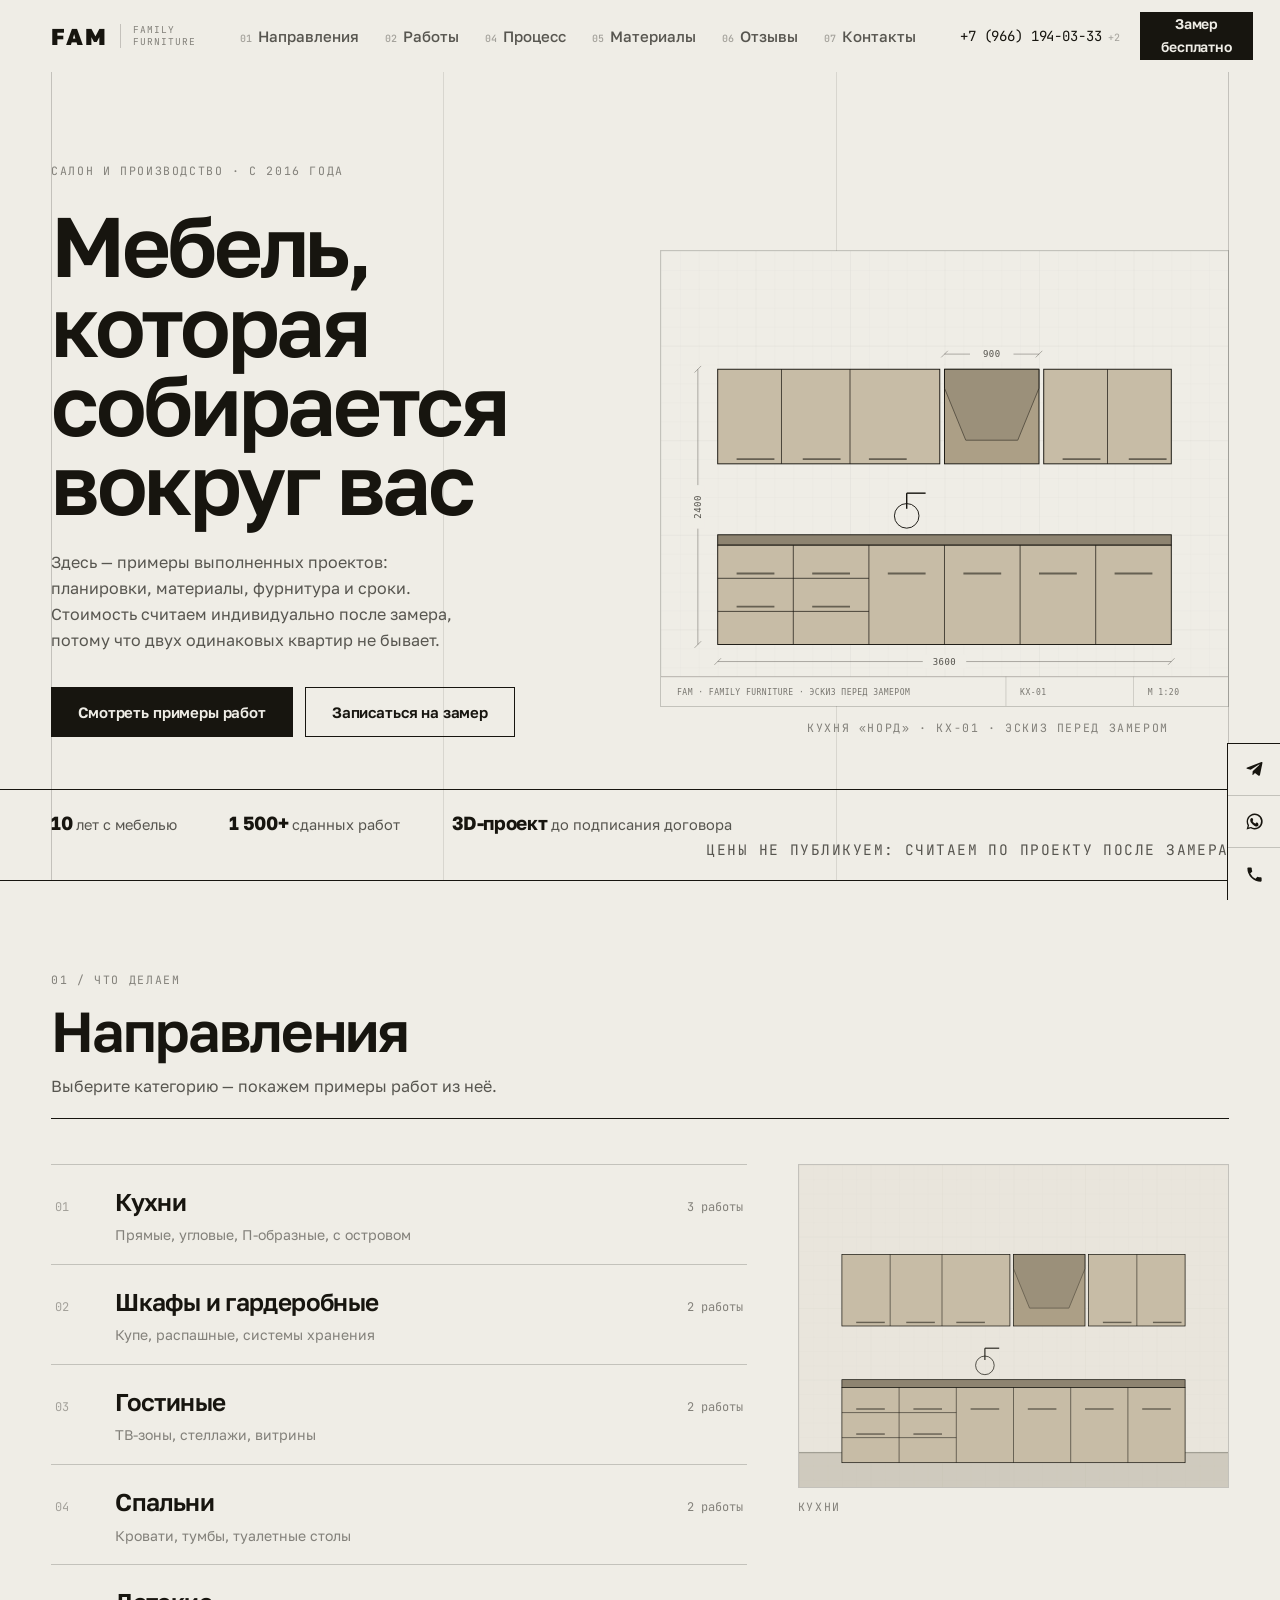
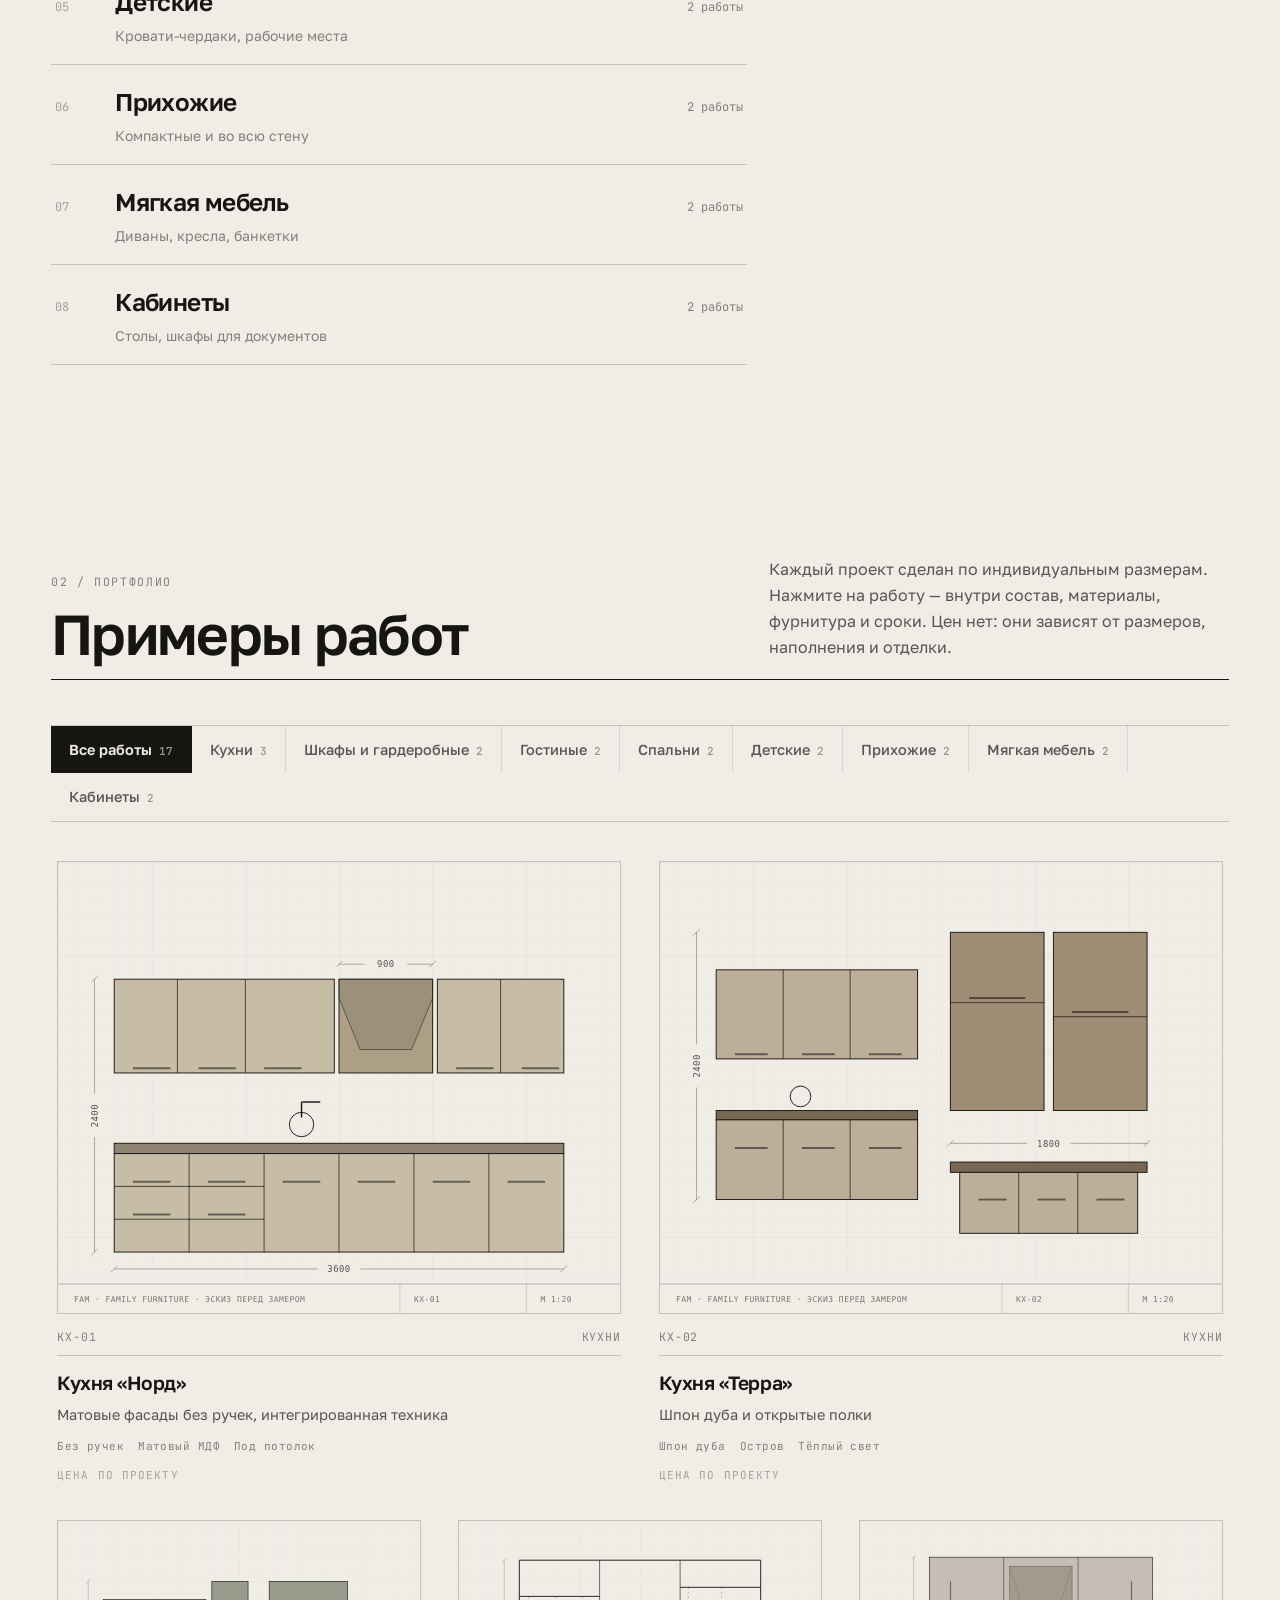
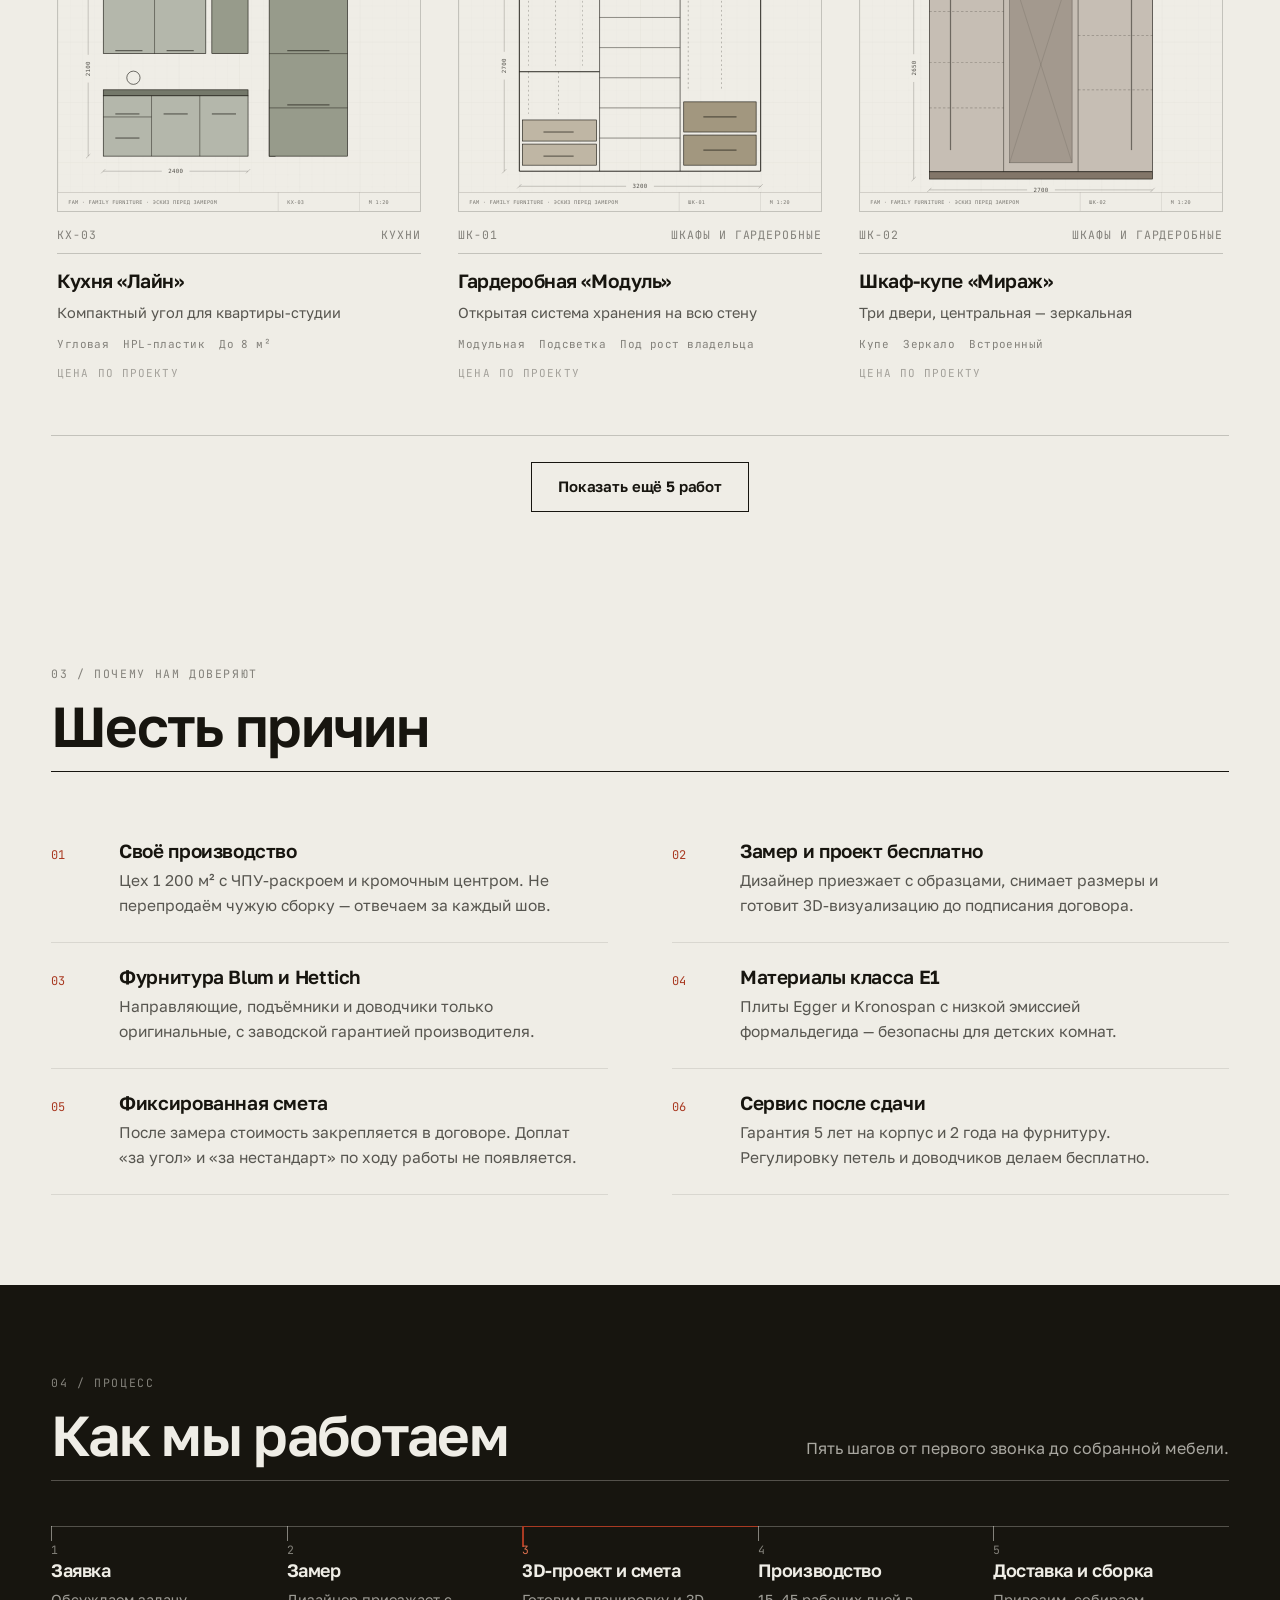
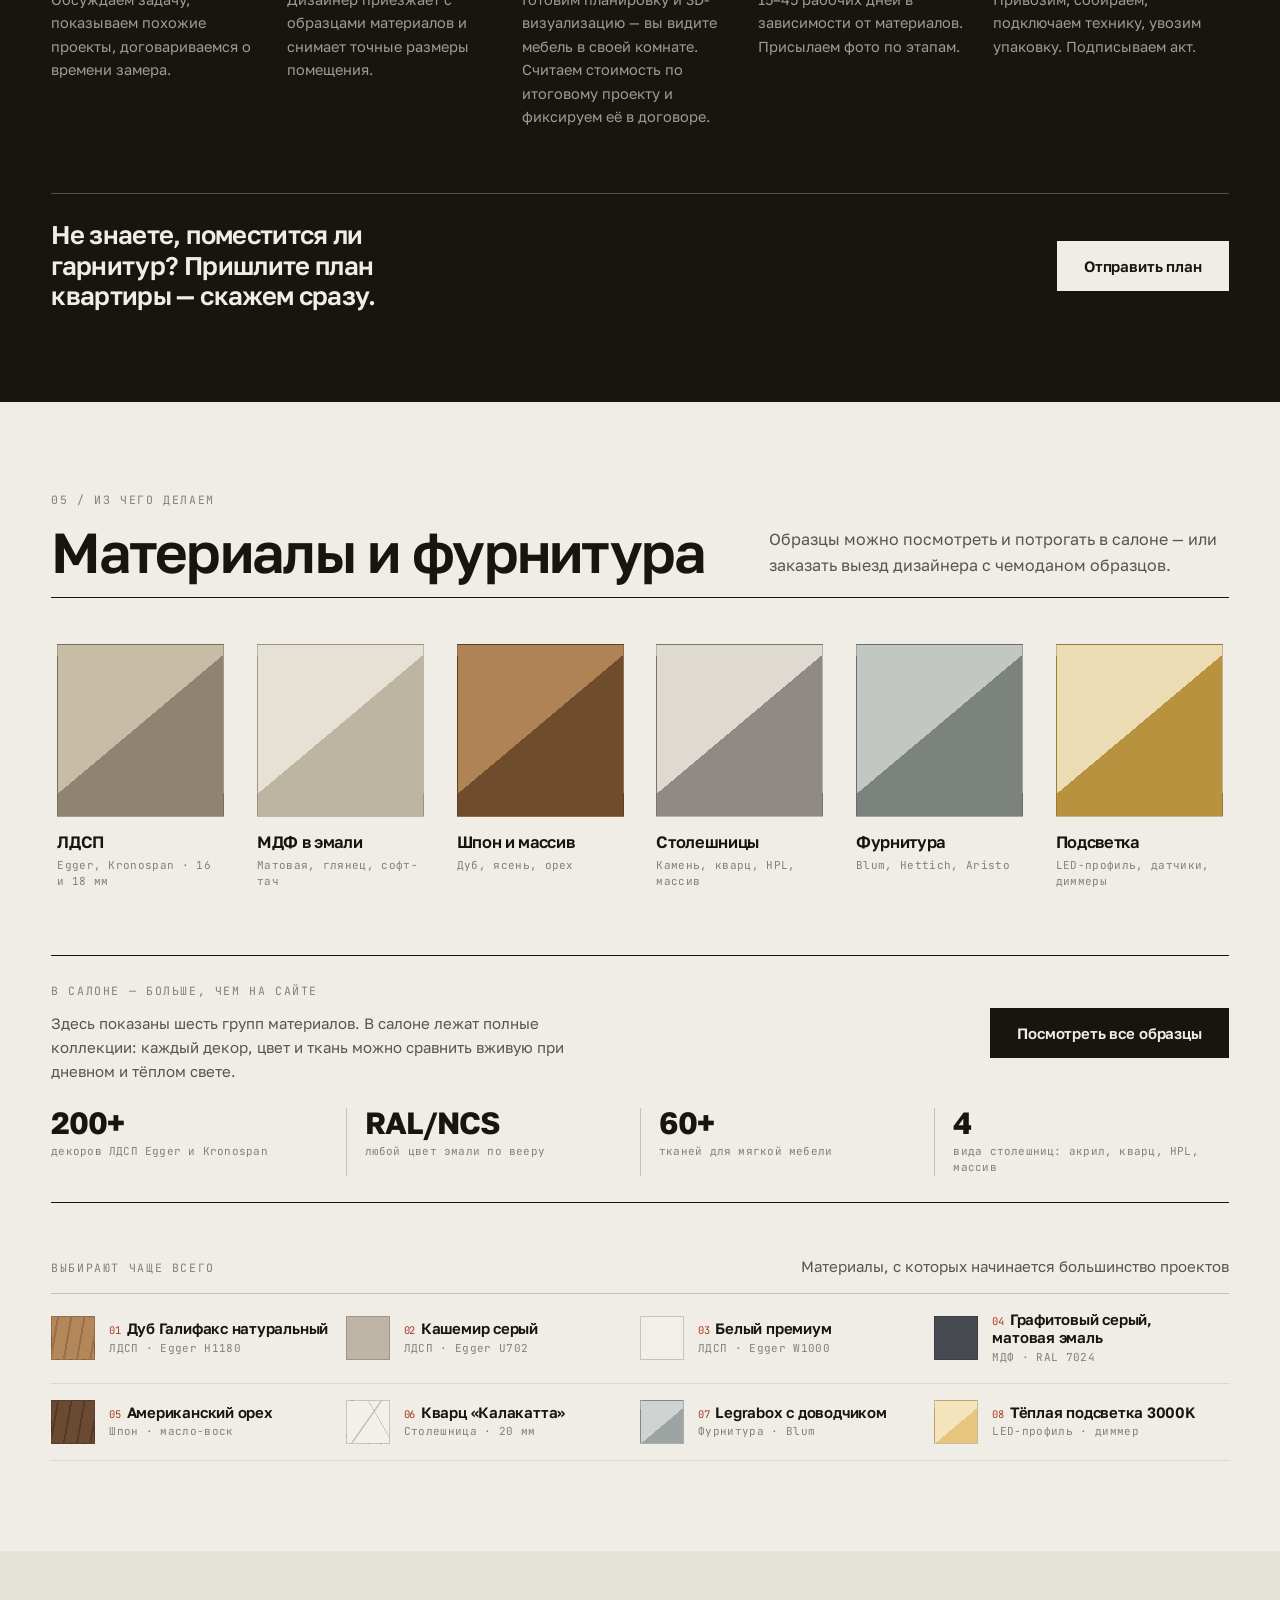
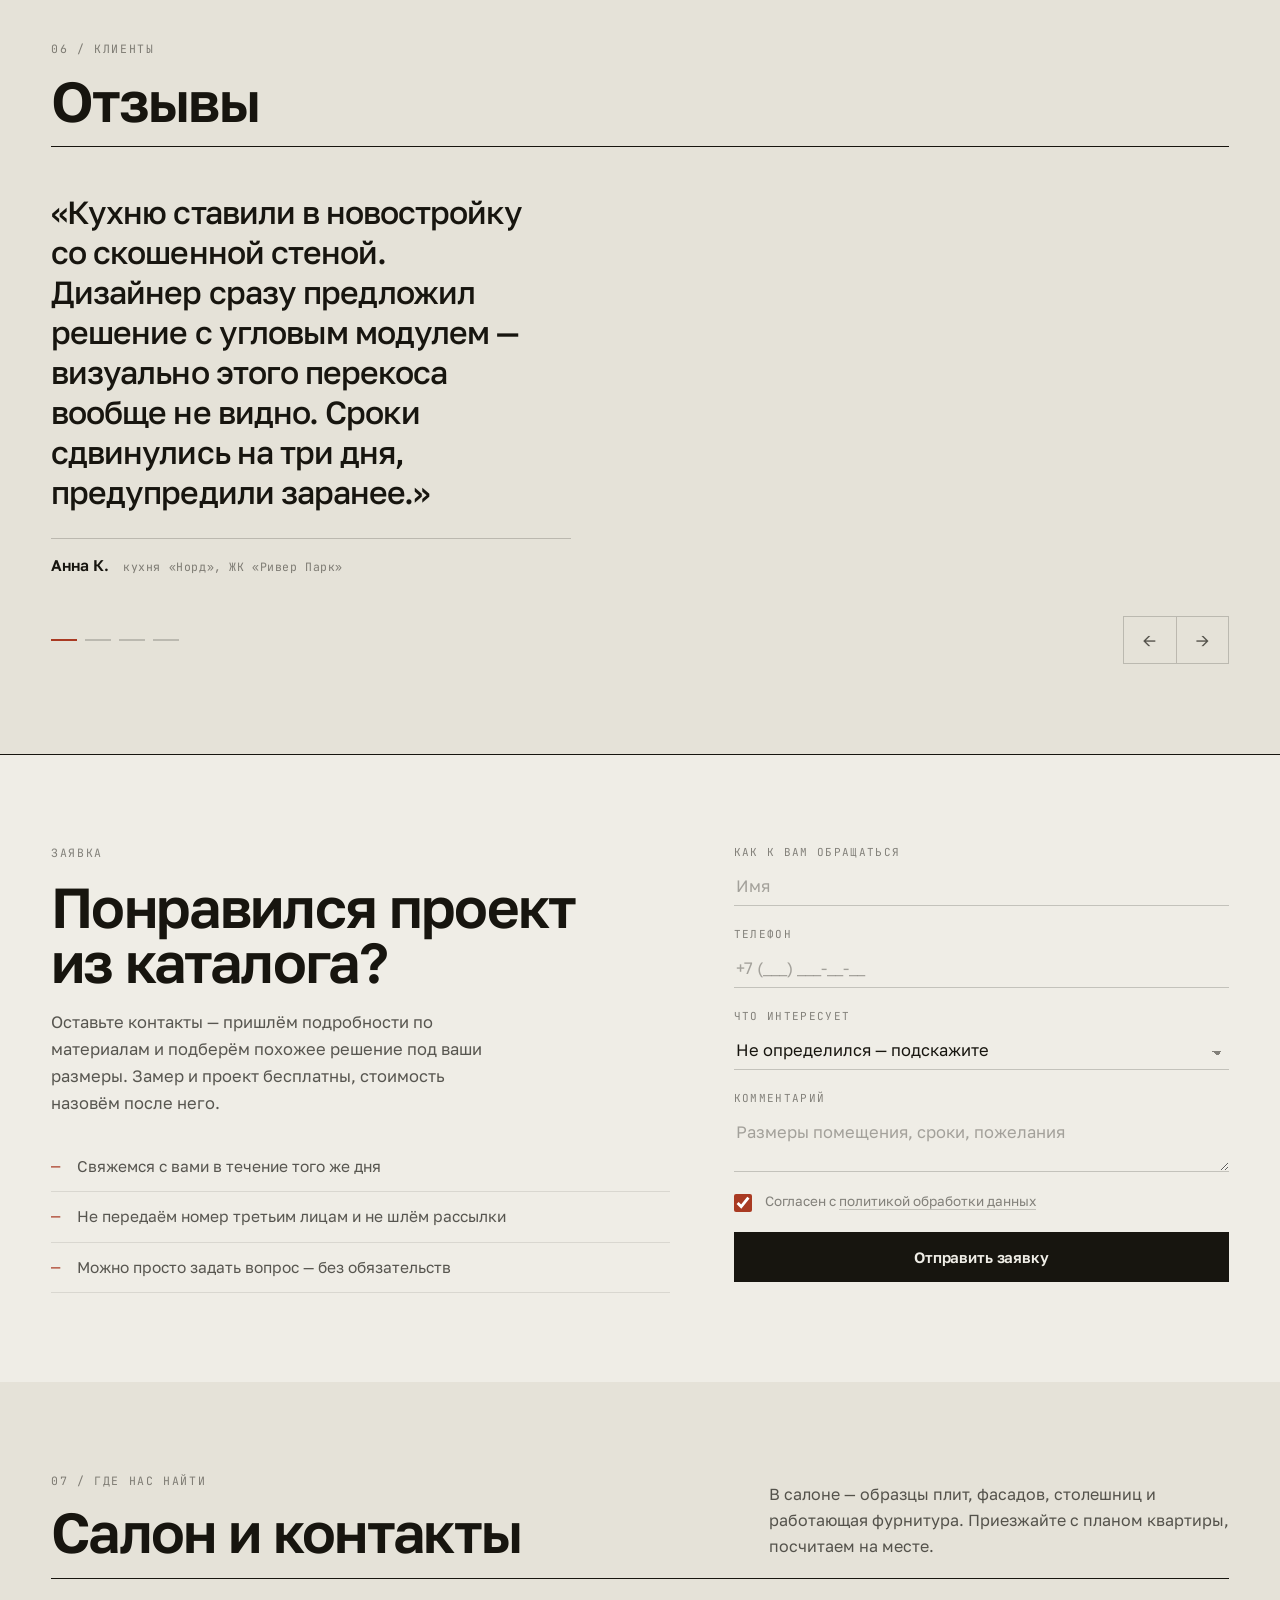
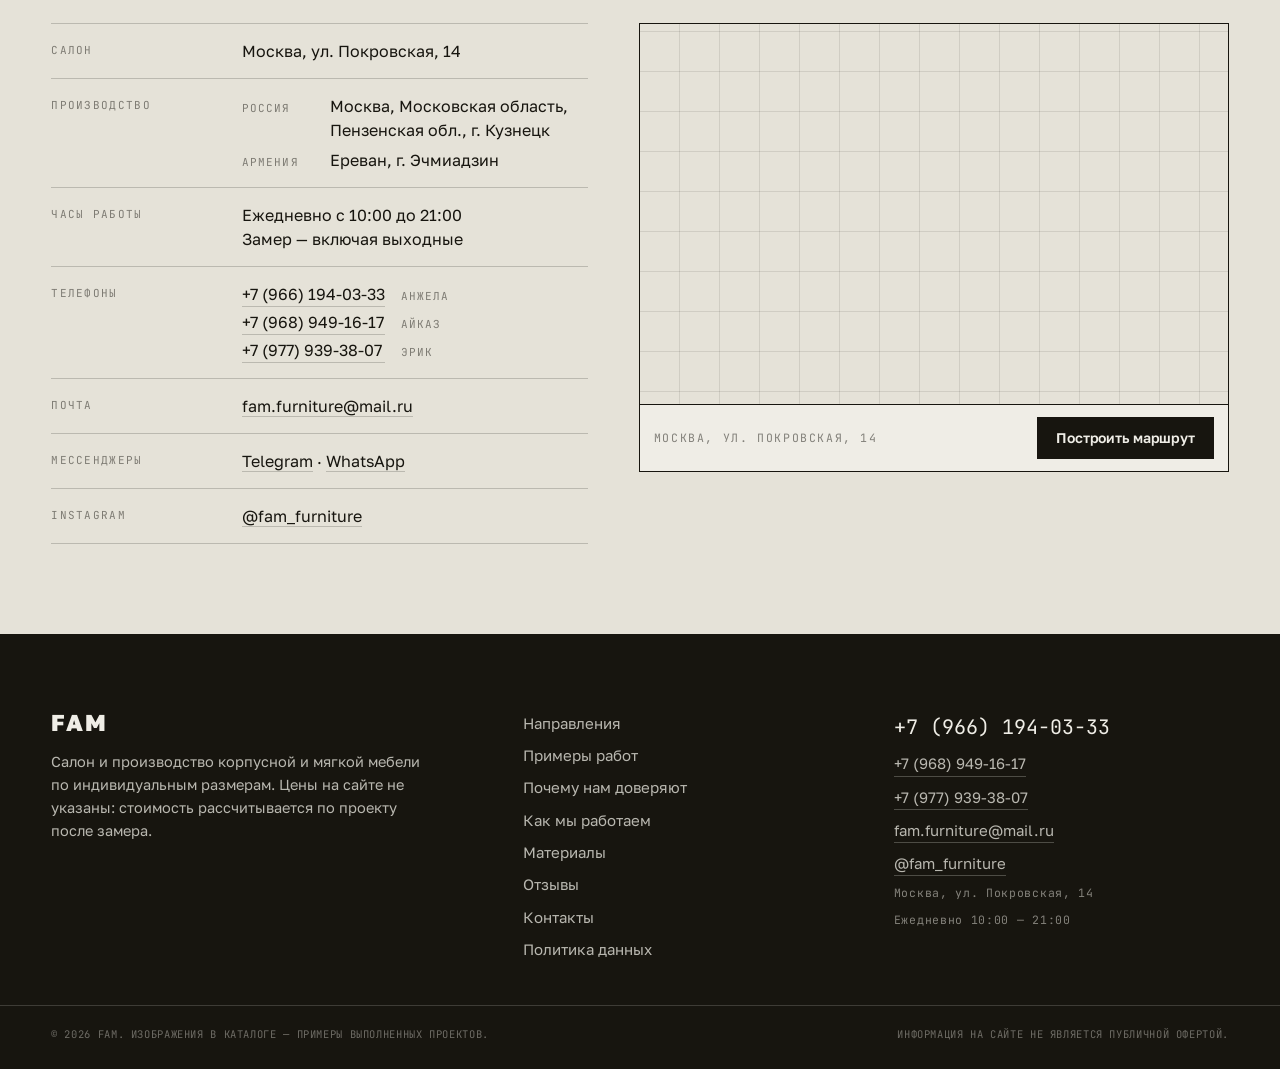
==== commit 8275790a: "Процесс: 3D-проект и смета — один шаг, всего пять шагов Co-Authored-By: Claude Opus 5 <noreply@anthr" ====
--- a/docs/index.html
+++ b/docs/index.html
@@ -327,7 +327,7 @@
 }
 
 /* ————— 04 ПРОЦЕСС: шаги как размерная линия ————— */
-.steps{list-style:none;margin:0;padding:0;display:grid;grid-template-columns:repeat(6,1fr);gap:0}
+.steps{list-style:none;margin:0;padding:0;display:grid;grid-template-columns:repeat(5,1fr);gap:0}
 .step{position:relative;padding:34px 22px 0 0;border-top:1px solid rgba(239,237,230,.28)}
 .step::before{content:'';position:absolute;top:-1px;left:0;width:1px;height:15px;background:rgba(239,237,230,.5)}
 .step__n{position:absolute;top:14px;left:0;font-family:var(--mono);font-size:11.5px;color:rgba(239,237,230,.5)}
@@ -337,10 +337,6 @@
 .step--key{border-top-color:var(--red)}
 .step--key::before{background:var(--red);height:21px;width:2px}
 .step--key .step__n{color:#E0714F}
-/* 3 и 4 — одна красная линия: засечка только в начале и в конце отрезка */
-.step--key-end::before{height:15px;width:1px;background:rgba(239,237,230,.5)}
-.step--key-end::after{content:'';position:absolute;top:-1px;right:0;width:2px;height:21px;background:var(--red)}
-@media (max-width:1200px){.steps{grid-template-columns:repeat(3,1fr);gap:0 32px}}
 @media (max-width:1000px){.steps{grid-template-columns:repeat(2,1fr);gap:0 32px}}
 @media (max-width:600px){.steps{grid-template-columns:1fr}}
 
@@ -780,15 +776,14 @@
         <span class="mono-label">04 / Процесс</span>
         <h2 class="h2">Как мы работаем</h2>
       </div>
-      <p class="head-line__note head-line__note--wide">Шесть шагов от первого звонка до собранной мебели.</p>
+      <p class="head-line__note head-line__note--wide">Пять шагов от первого звонка до собранной мебели.</p>
     </header>
     <ol class="steps">
       <li class="step"><span class="step__n">1</span><h3>Заявка</h3><p>Обсуждаем задачу, показываем похожие проекты, договариваемся о времени замера.</p></li>
       <li class="step"><span class="step__n">2</span><h3>Замер</h3><p>Дизайнер приезжает с образцами материалов и снимает точные размеры помещения.</p></li>
-      <li class="step step--key"><span class="step__n">3</span><h3>3D-проект</h3><p>Готовим планировку и 3D-визуализацию: вы видите мебель в своей комнате до подписания договора.</p></li>
-      <li class="step step--key step--key-end"><span class="step__n">4</span><h3>Смета и договор</h3><p>Считаем стоимость по итоговому проекту и фиксируем её в договоре.</p></li>
-      <li class="step"><span class="step__n">5</span><h3>Производство</h3><p>15–45 рабочих дней в зависимости от материалов. Присылаем фото по этапам.</p></li>
-      <li class="step"><span class="step__n">6</span><h3>Доставка и сборка</h3><p>Привозим, собираем, подключаем технику, увозим упаковку. Подписываем акт.</p></li>
+      <li class="step step--key"><span class="step__n">3</span><h3>3D-проект и смета</h3><p>Готовим планировку и 3D-визуализацию — вы видите мебель в своей комнате. Считаем стоимость по итоговому проекту и фиксируем её в договоре.</p></li>
+      <li class="step"><span class="step__n">4</span><h3>Производство</h3><p>15–45 рабочих дней в зависимости от материалов. Присылаем фото по этапам.</p></li>
+      <li class="step"><span class="step__n">5</span><h3>Доставка и сборка</h3><p>Привозим, собираем, подключаем технику, увозим упаковку. Подписываем акт.</p></li>
     </ol>
     <div class="plan-cta">
       <p>Не знаете, поместится ли гарнитур? Пришлите план квартиры — скажем сразу.</p>
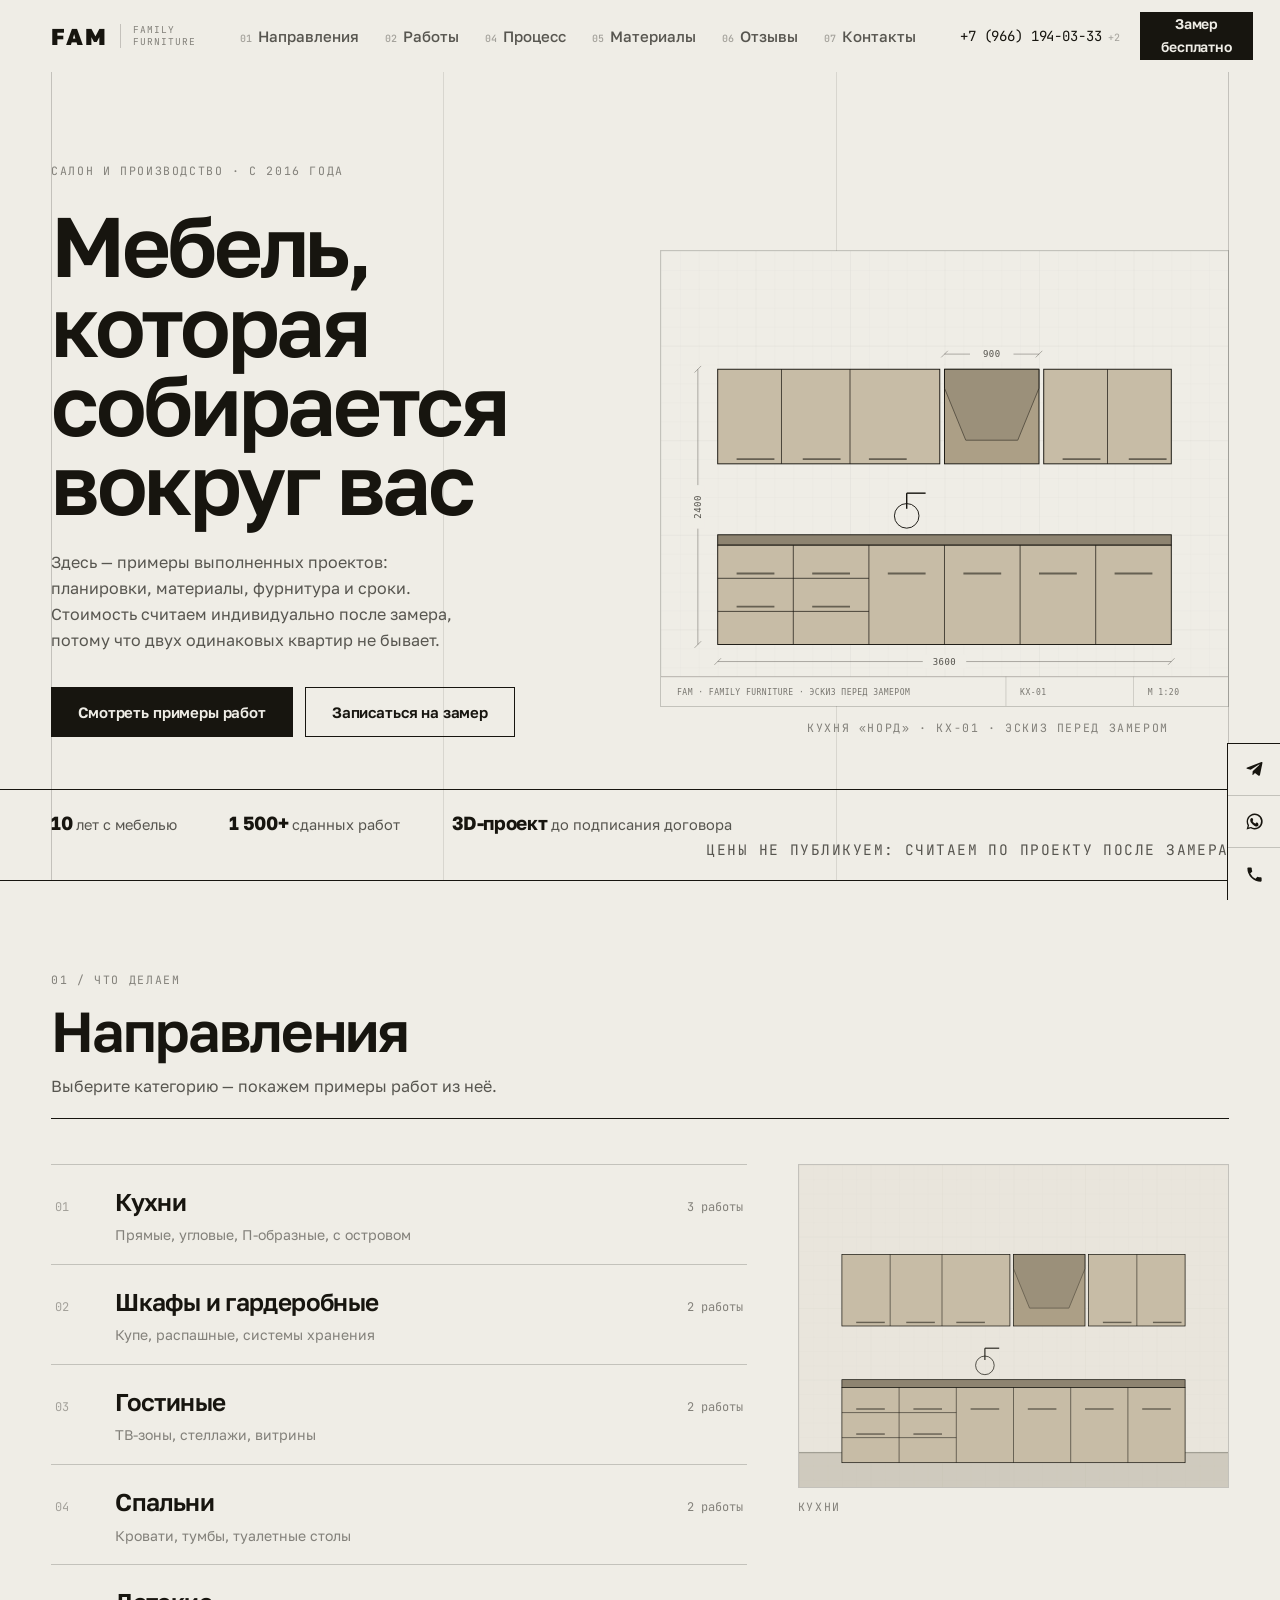
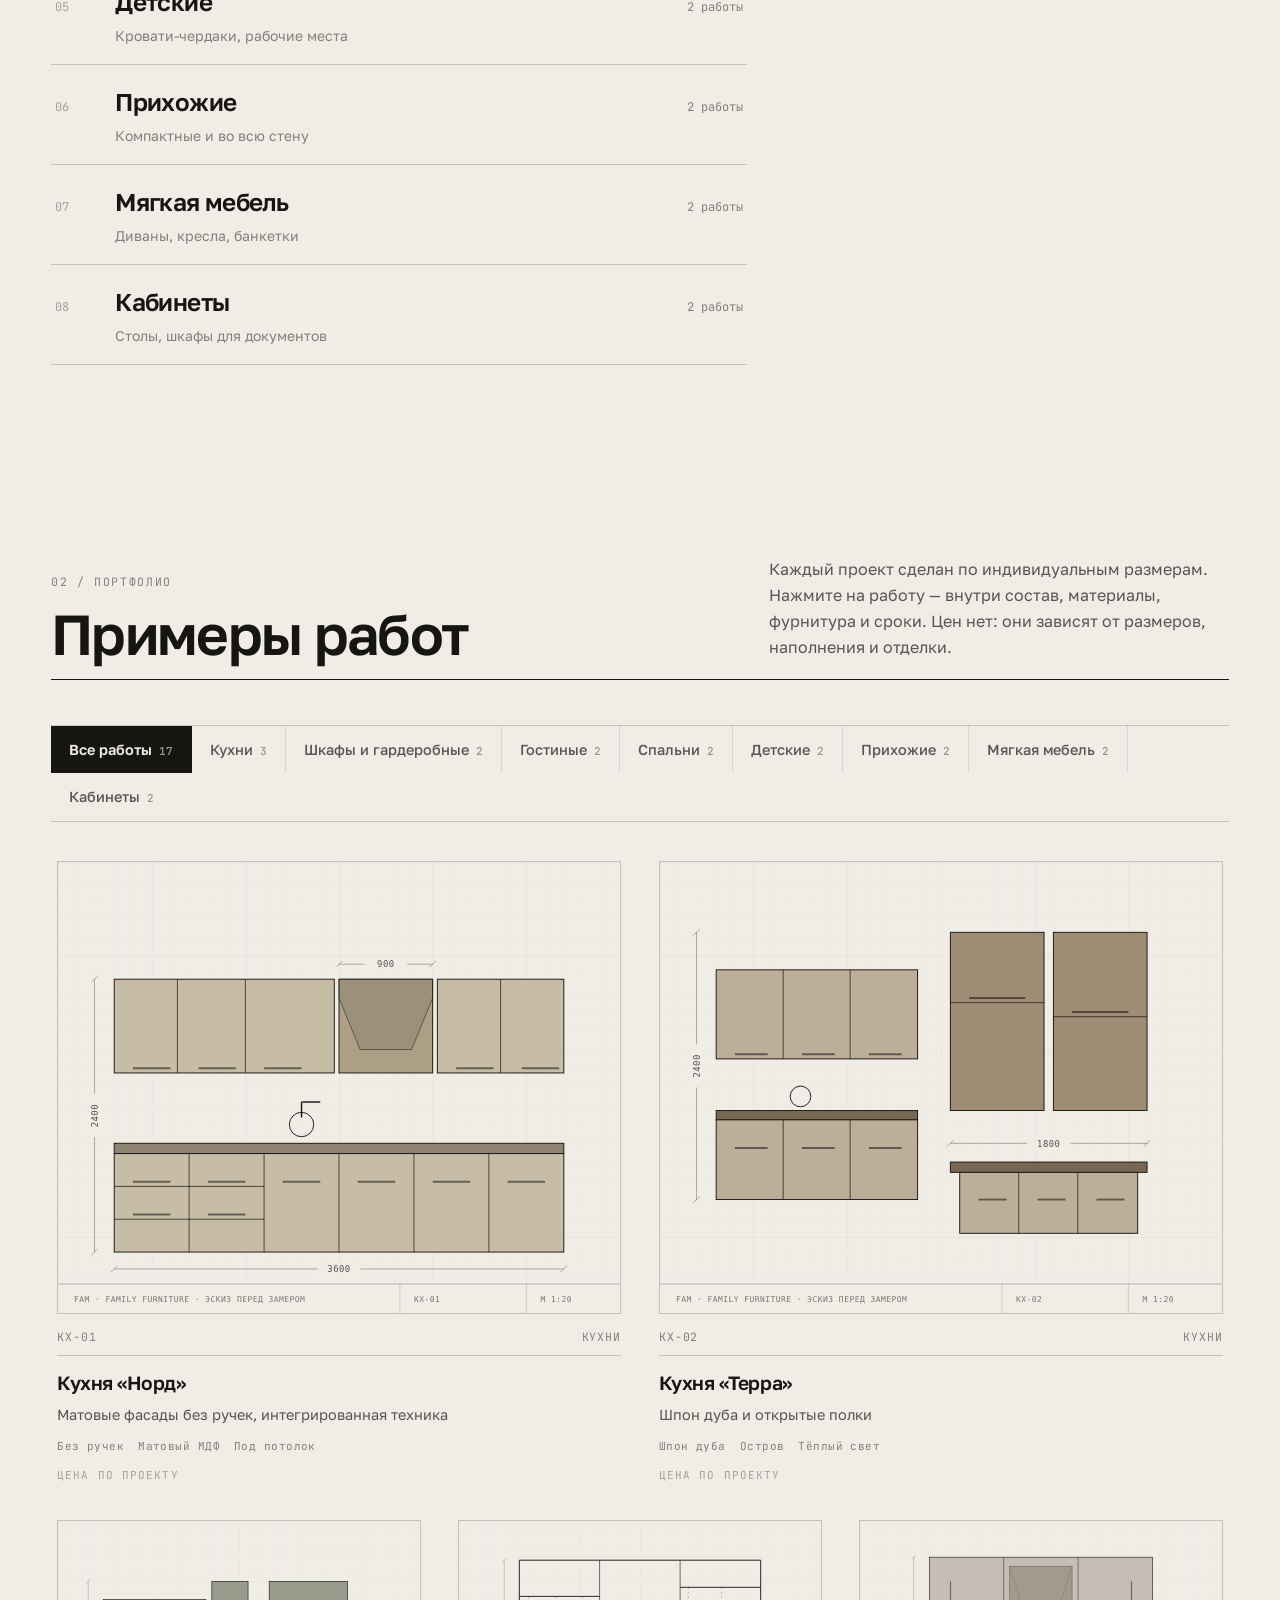
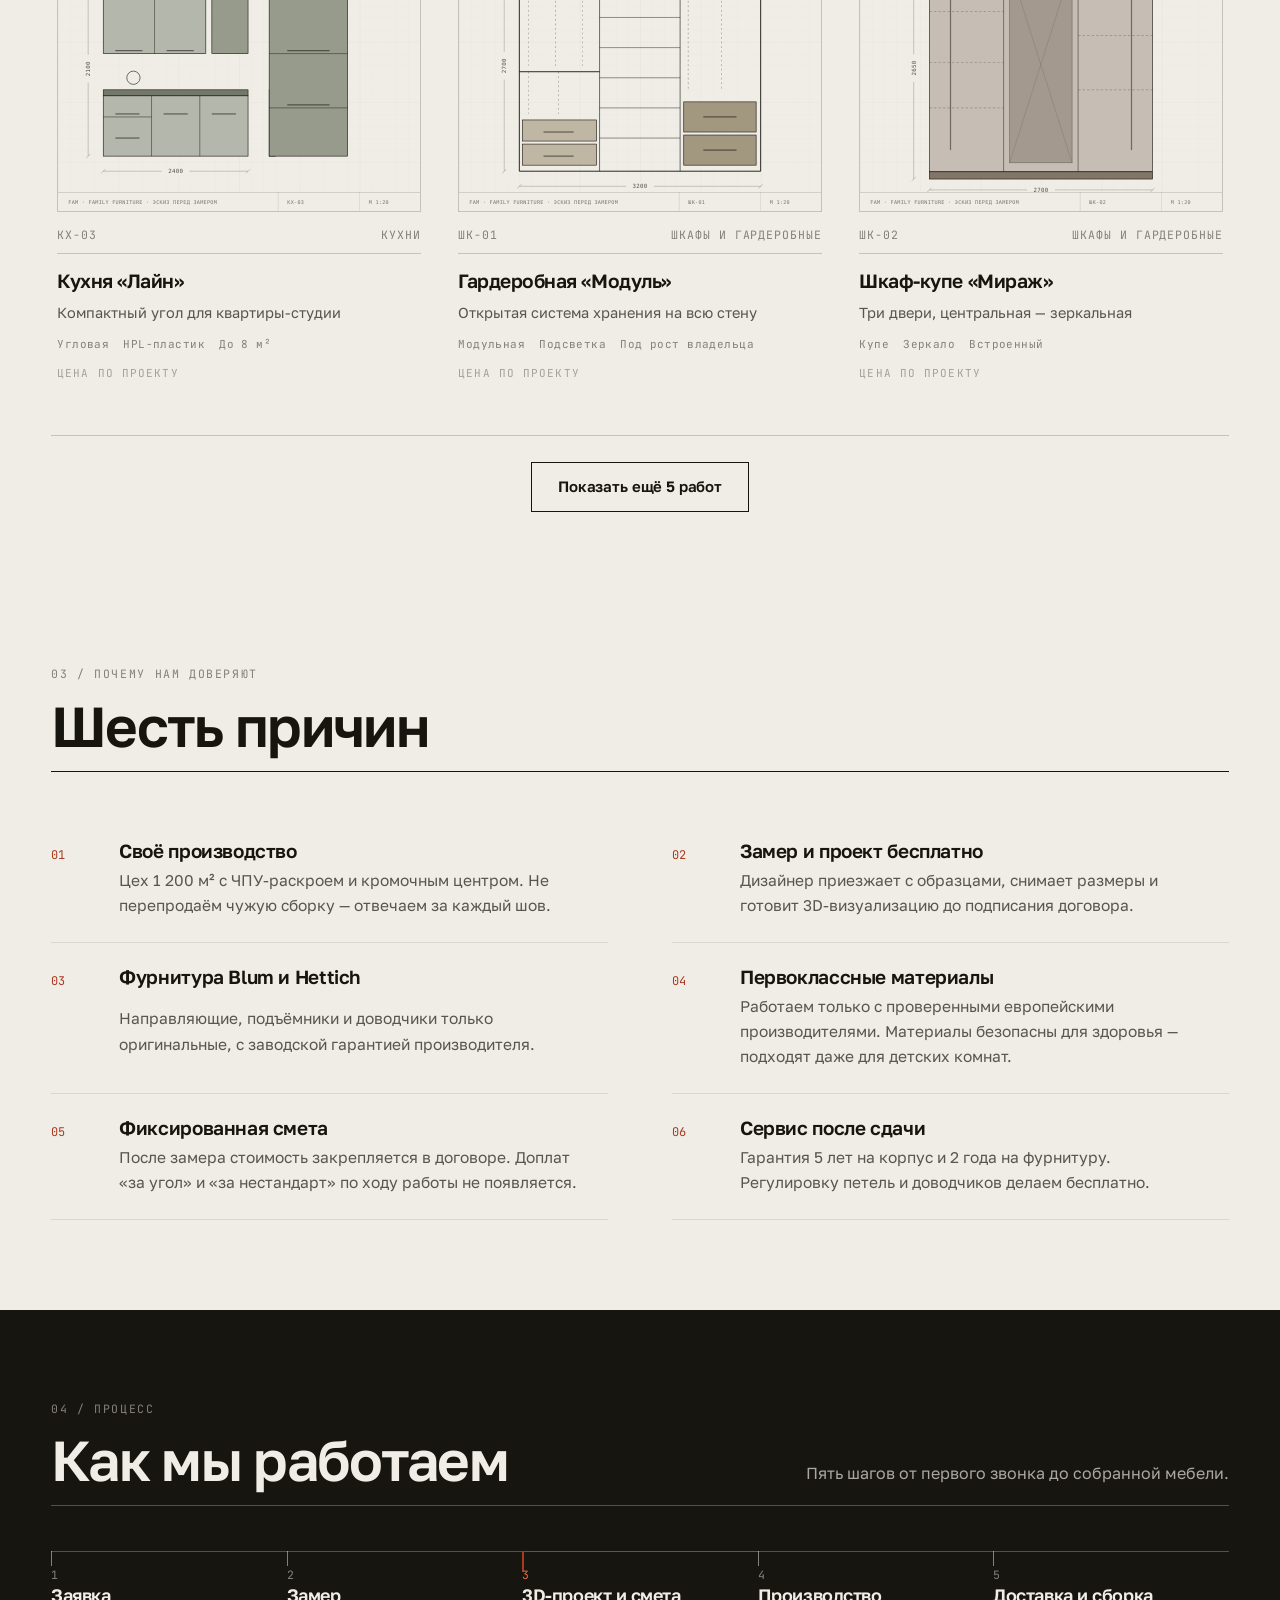
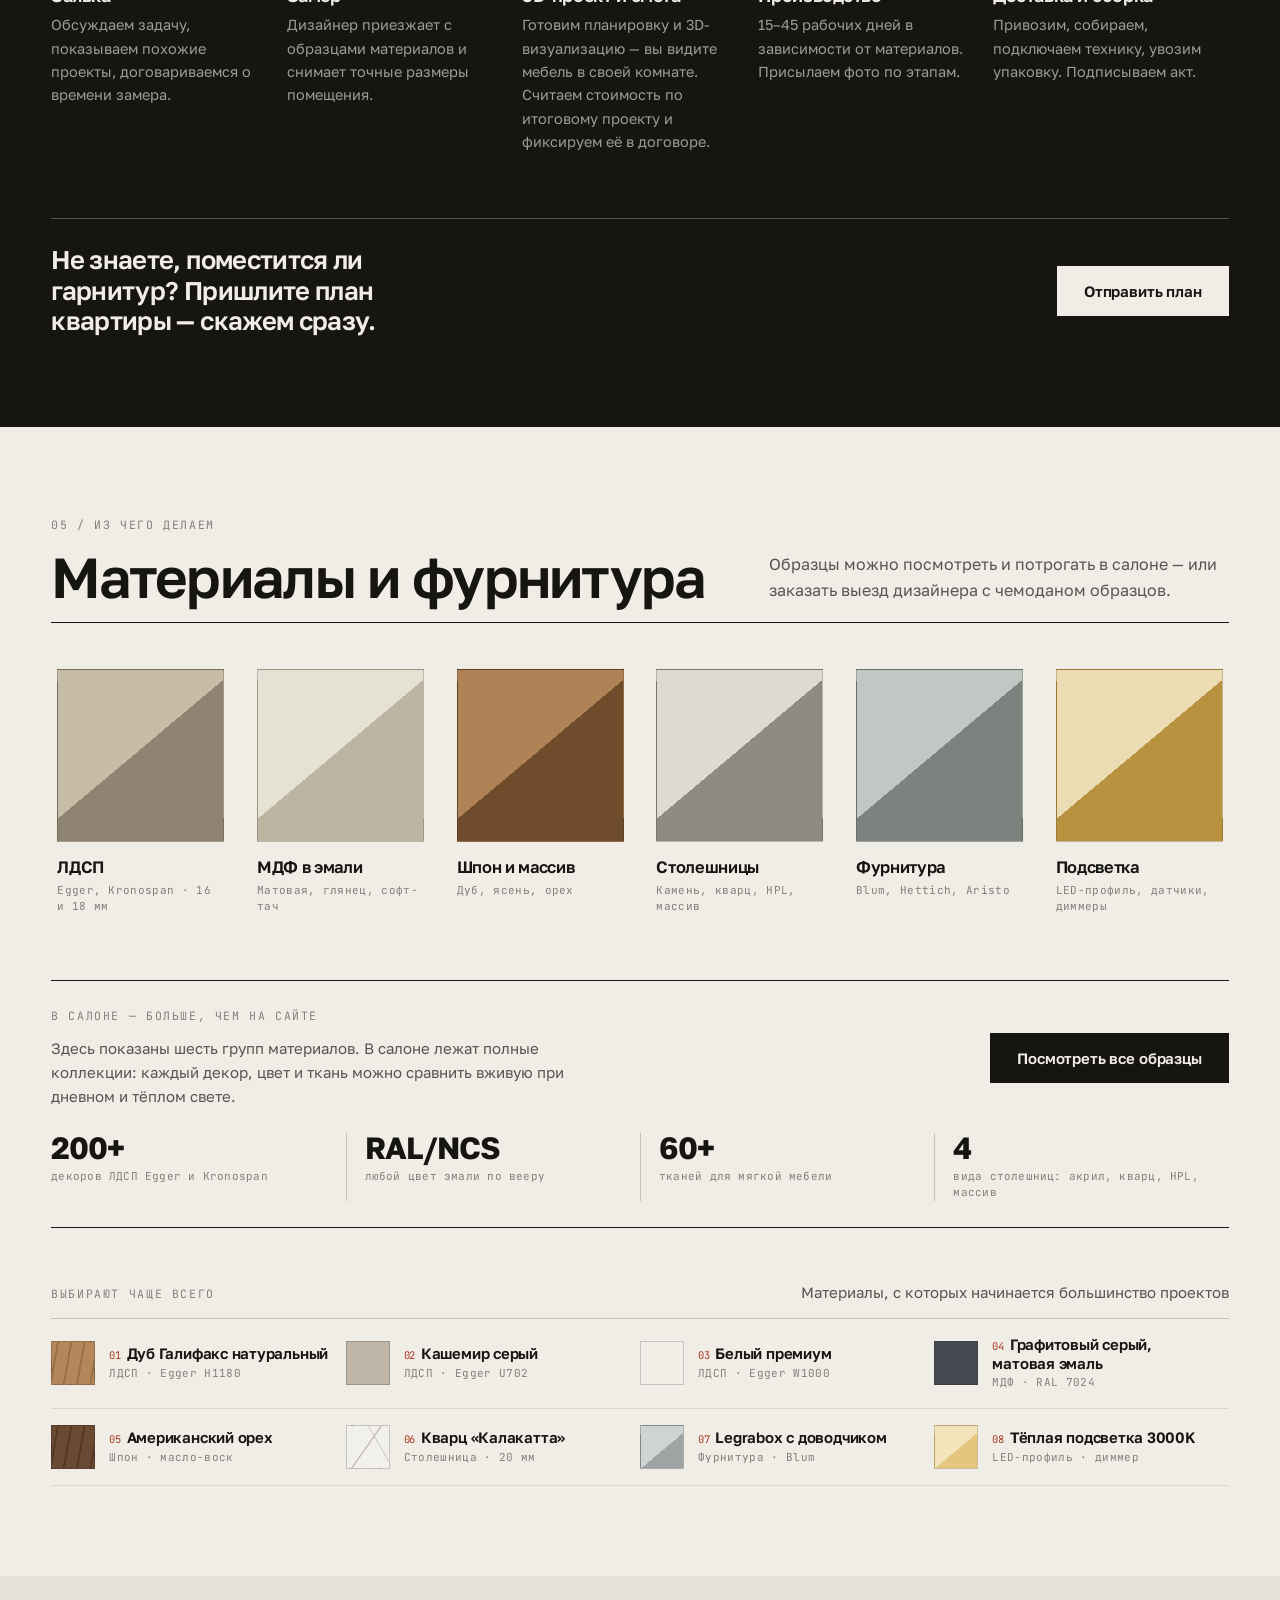
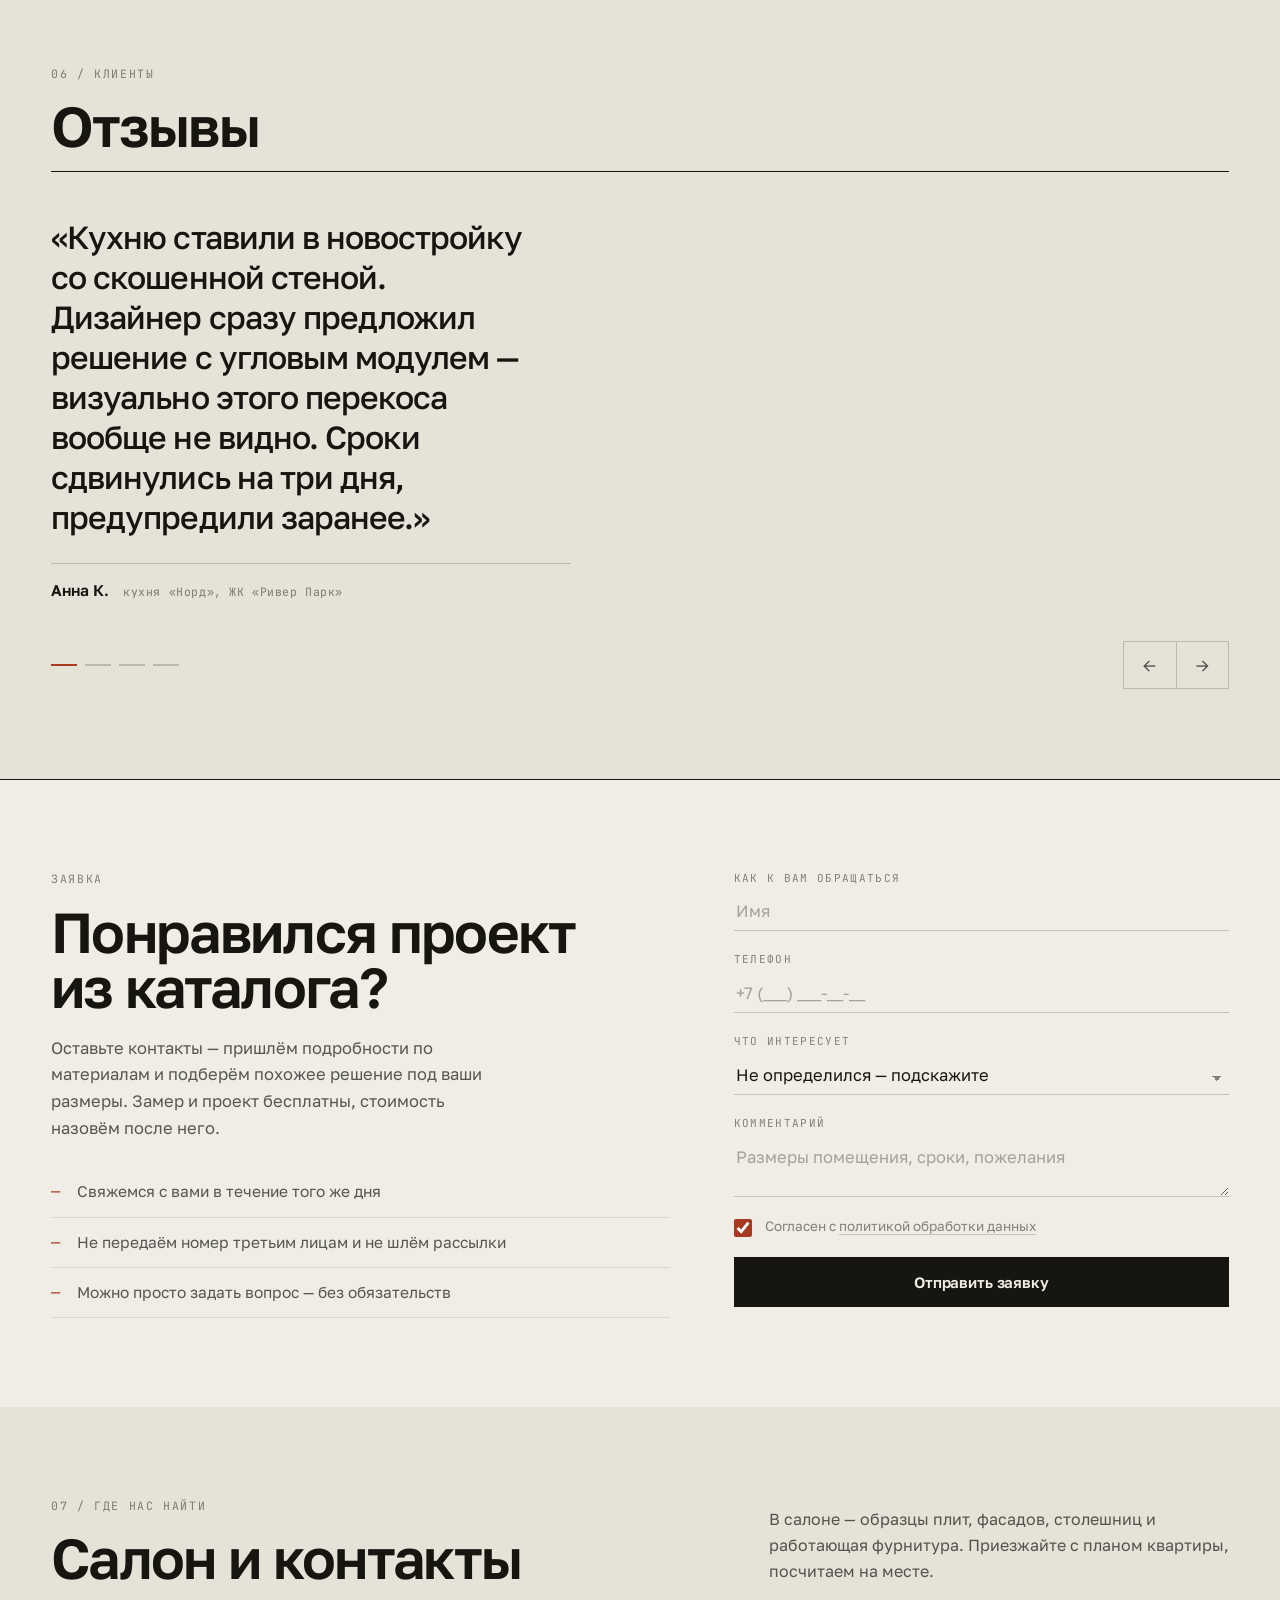
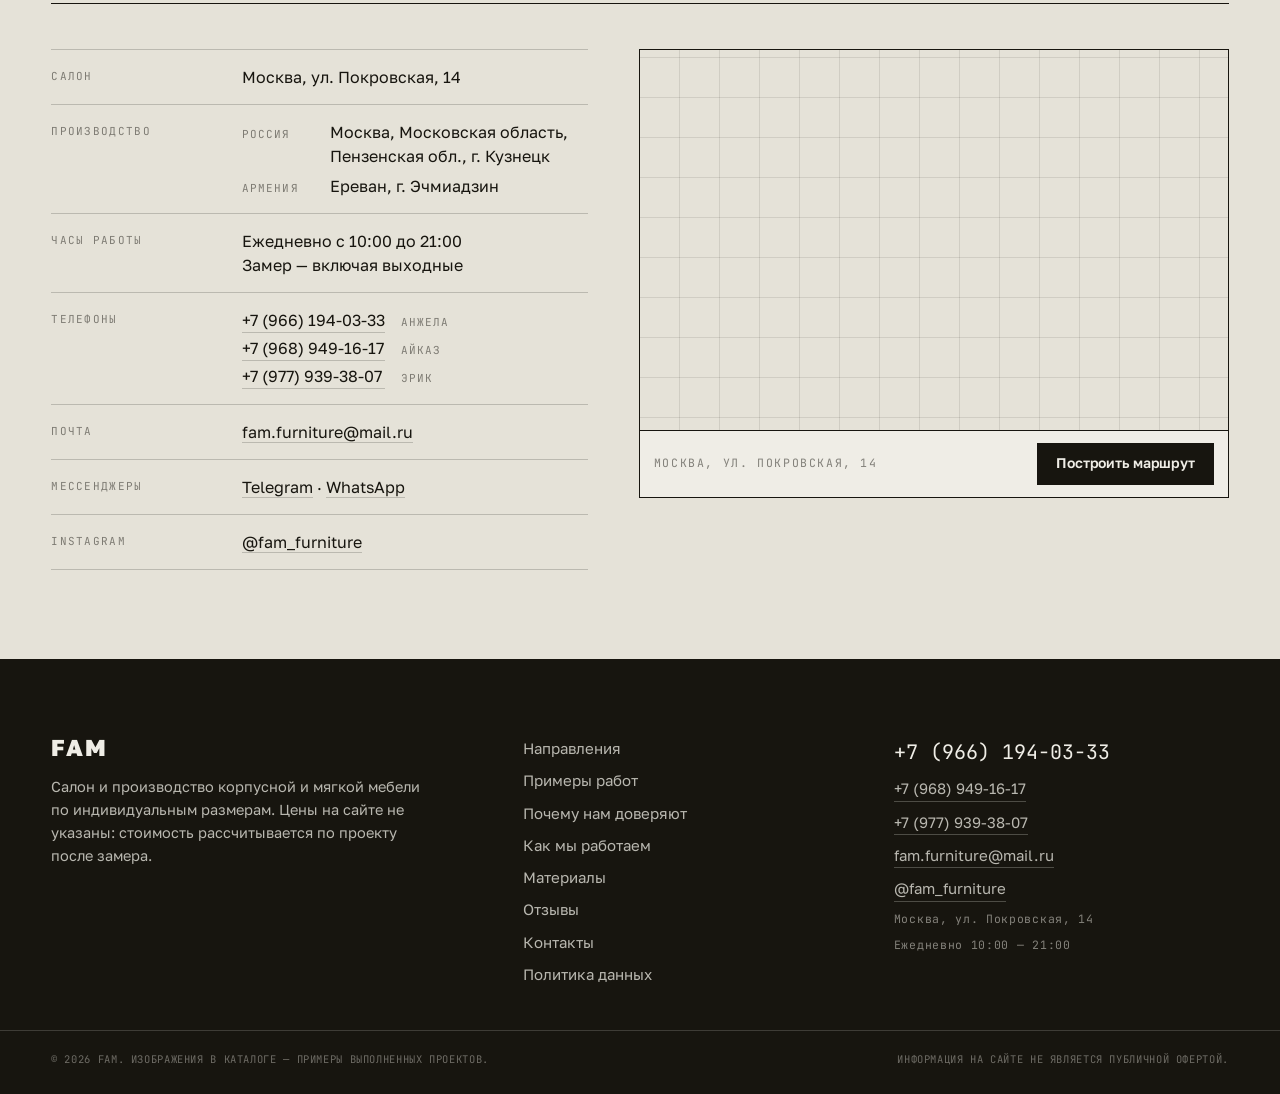
==== commit 321caae1: "Причины: «Первоклассные материалы» простыми словами Co-Authored-By: Claude Opus 5 <noreply@anthropic" ====
--- a/docs/index.html
+++ b/docs/index.html
@@ -751,8 +751,8 @@
       </article>
       <article class="reason">
         <span class="reason__n">04</span>
-        <h3>Материалы класса E1</h3>
-        <p>Плиты Egger и Kronospan с низкой эмиссией формальдегида — безопасны для детских комнат.</p>
+        <h3>Первоклассные материалы</h3>
+        <p>Работаем только с проверенными европейскими производителями. Материалы безопасны для здоровья — подходят даже для детских комнат.</p>
       </article>
       <article class="reason">
         <span class="reason__n">05</span>
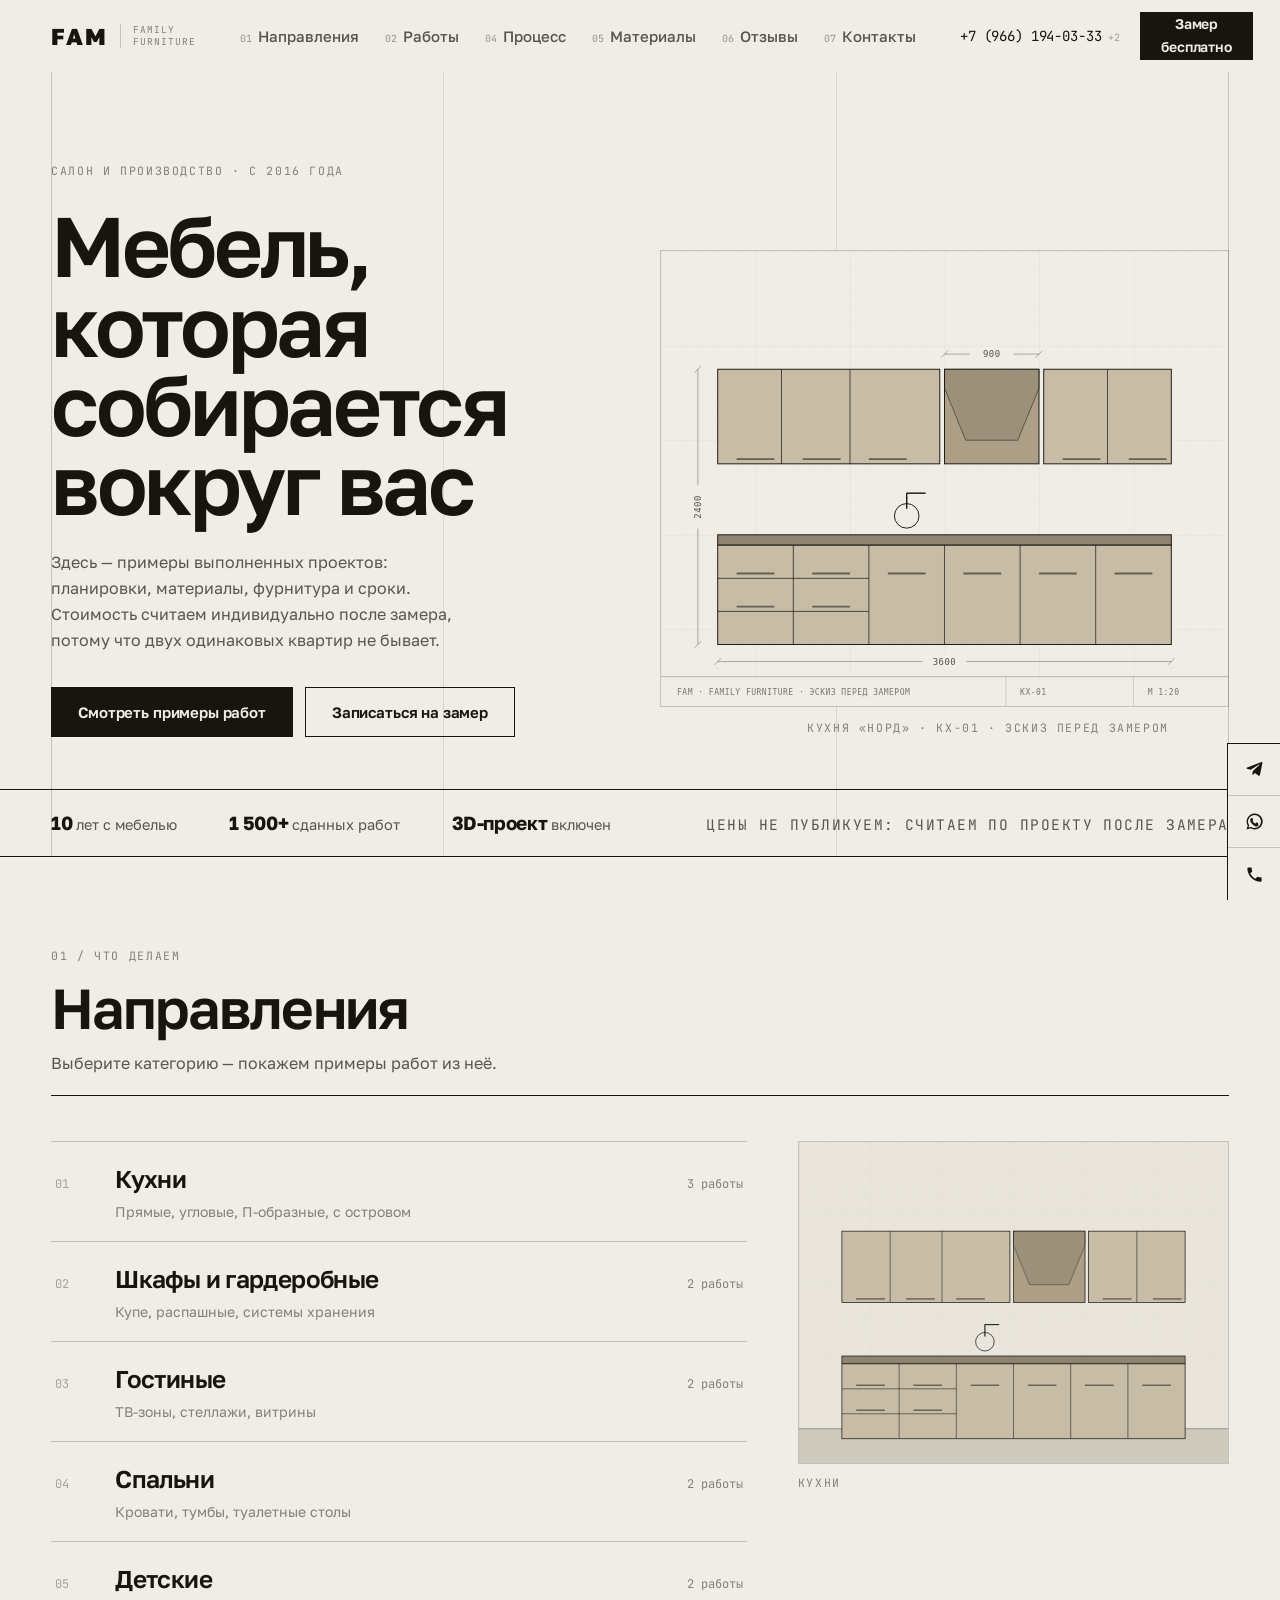
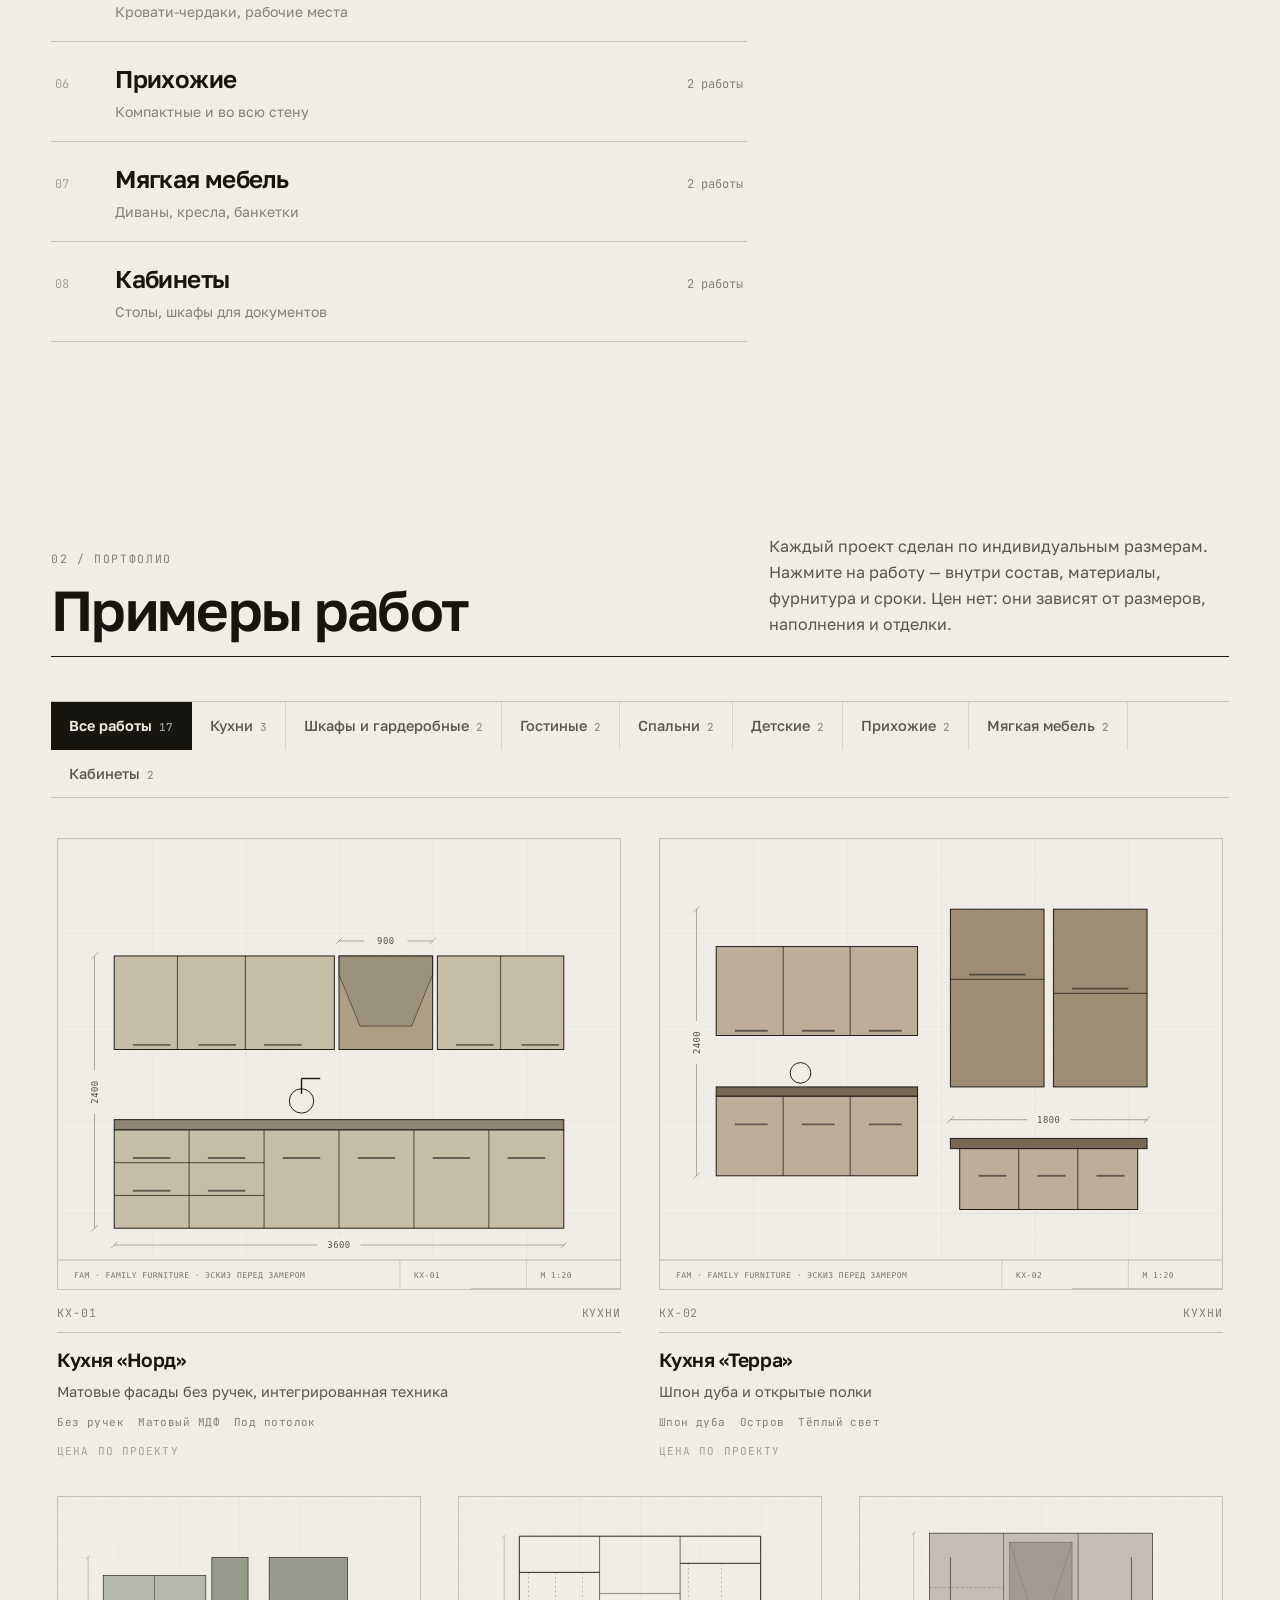
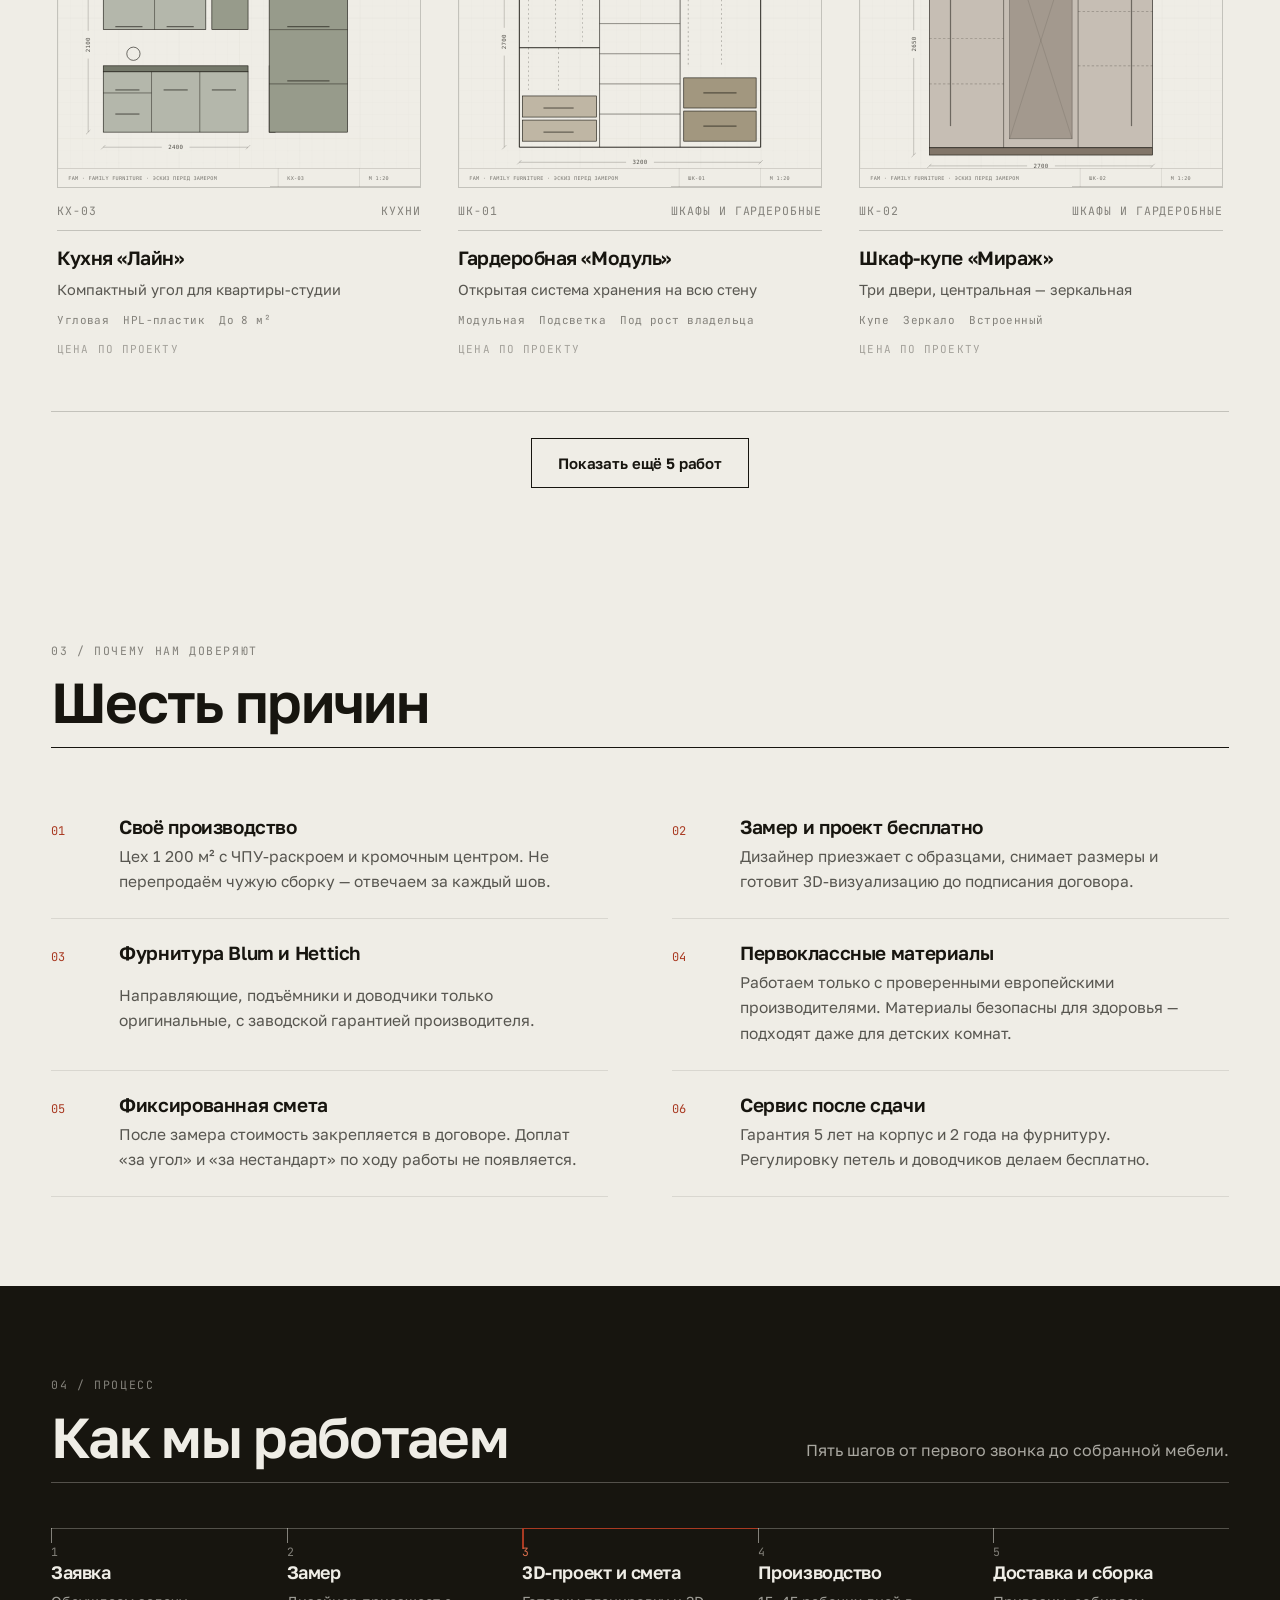
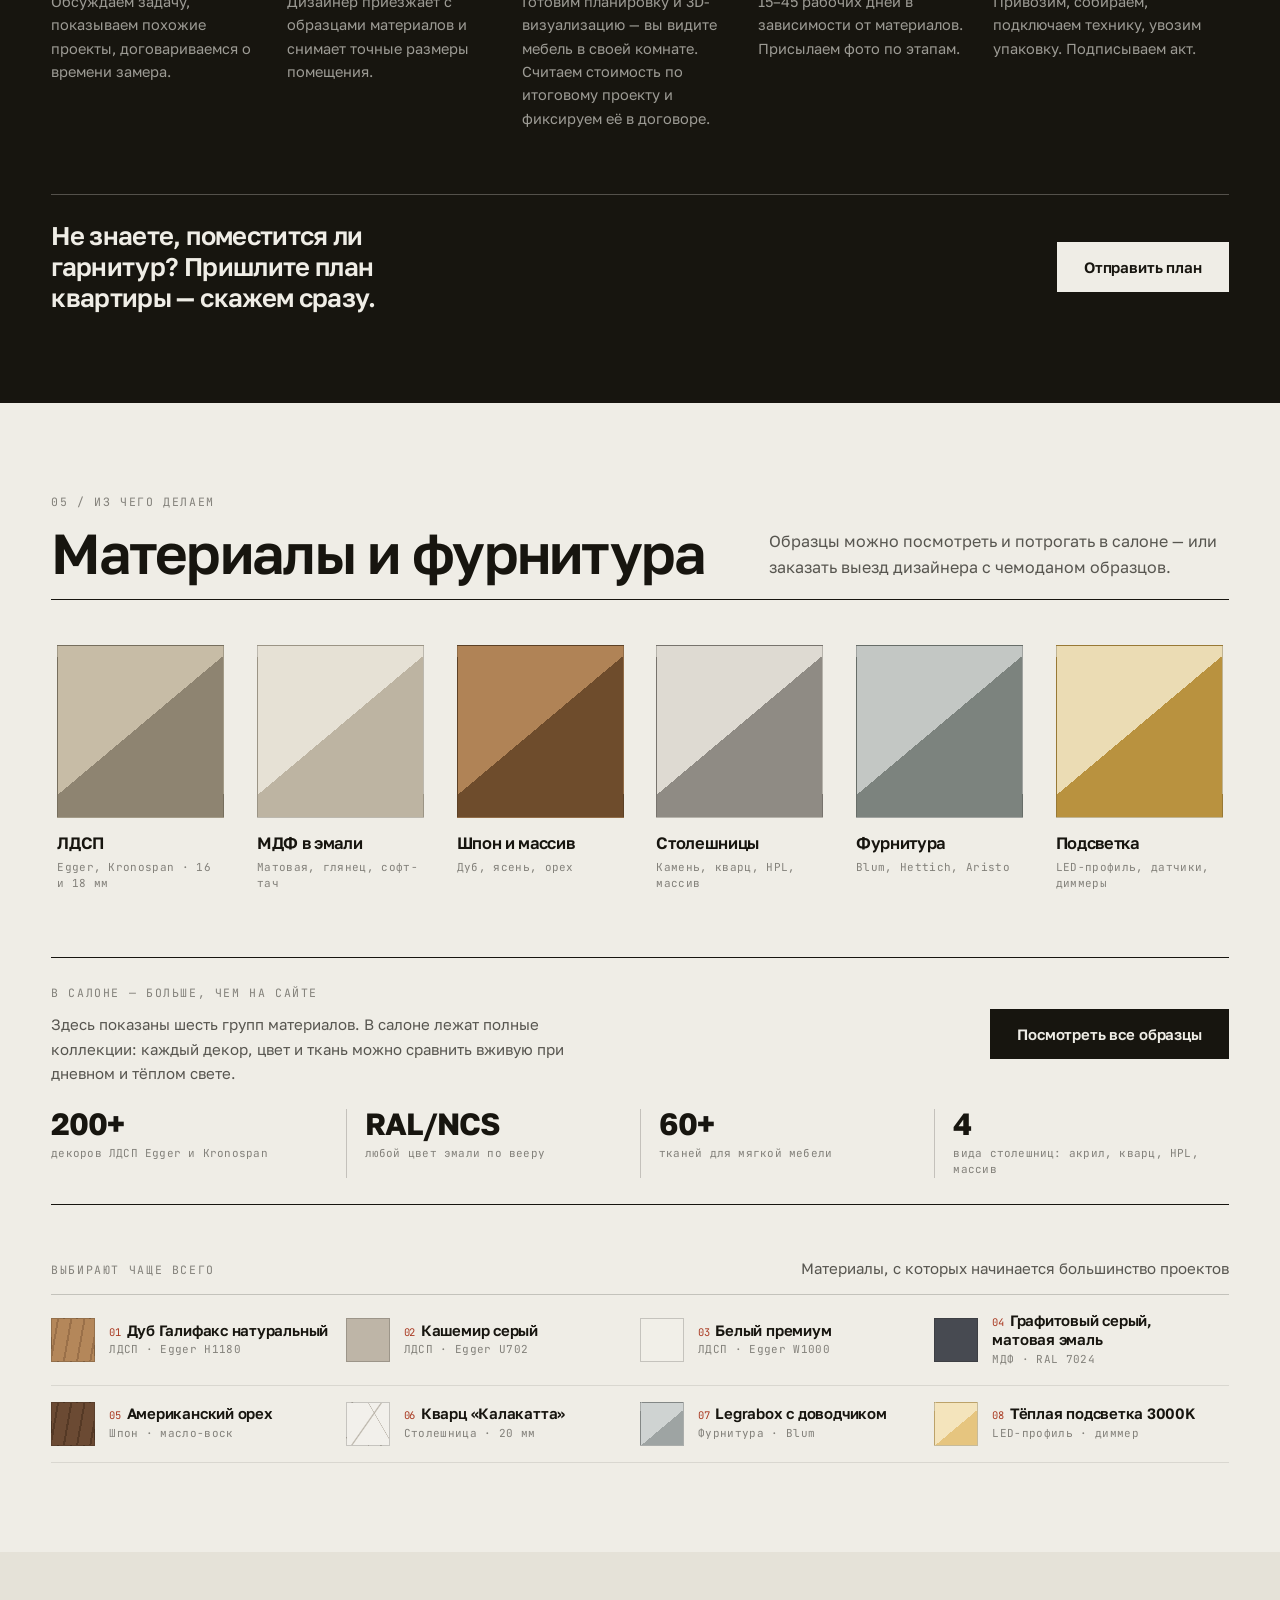
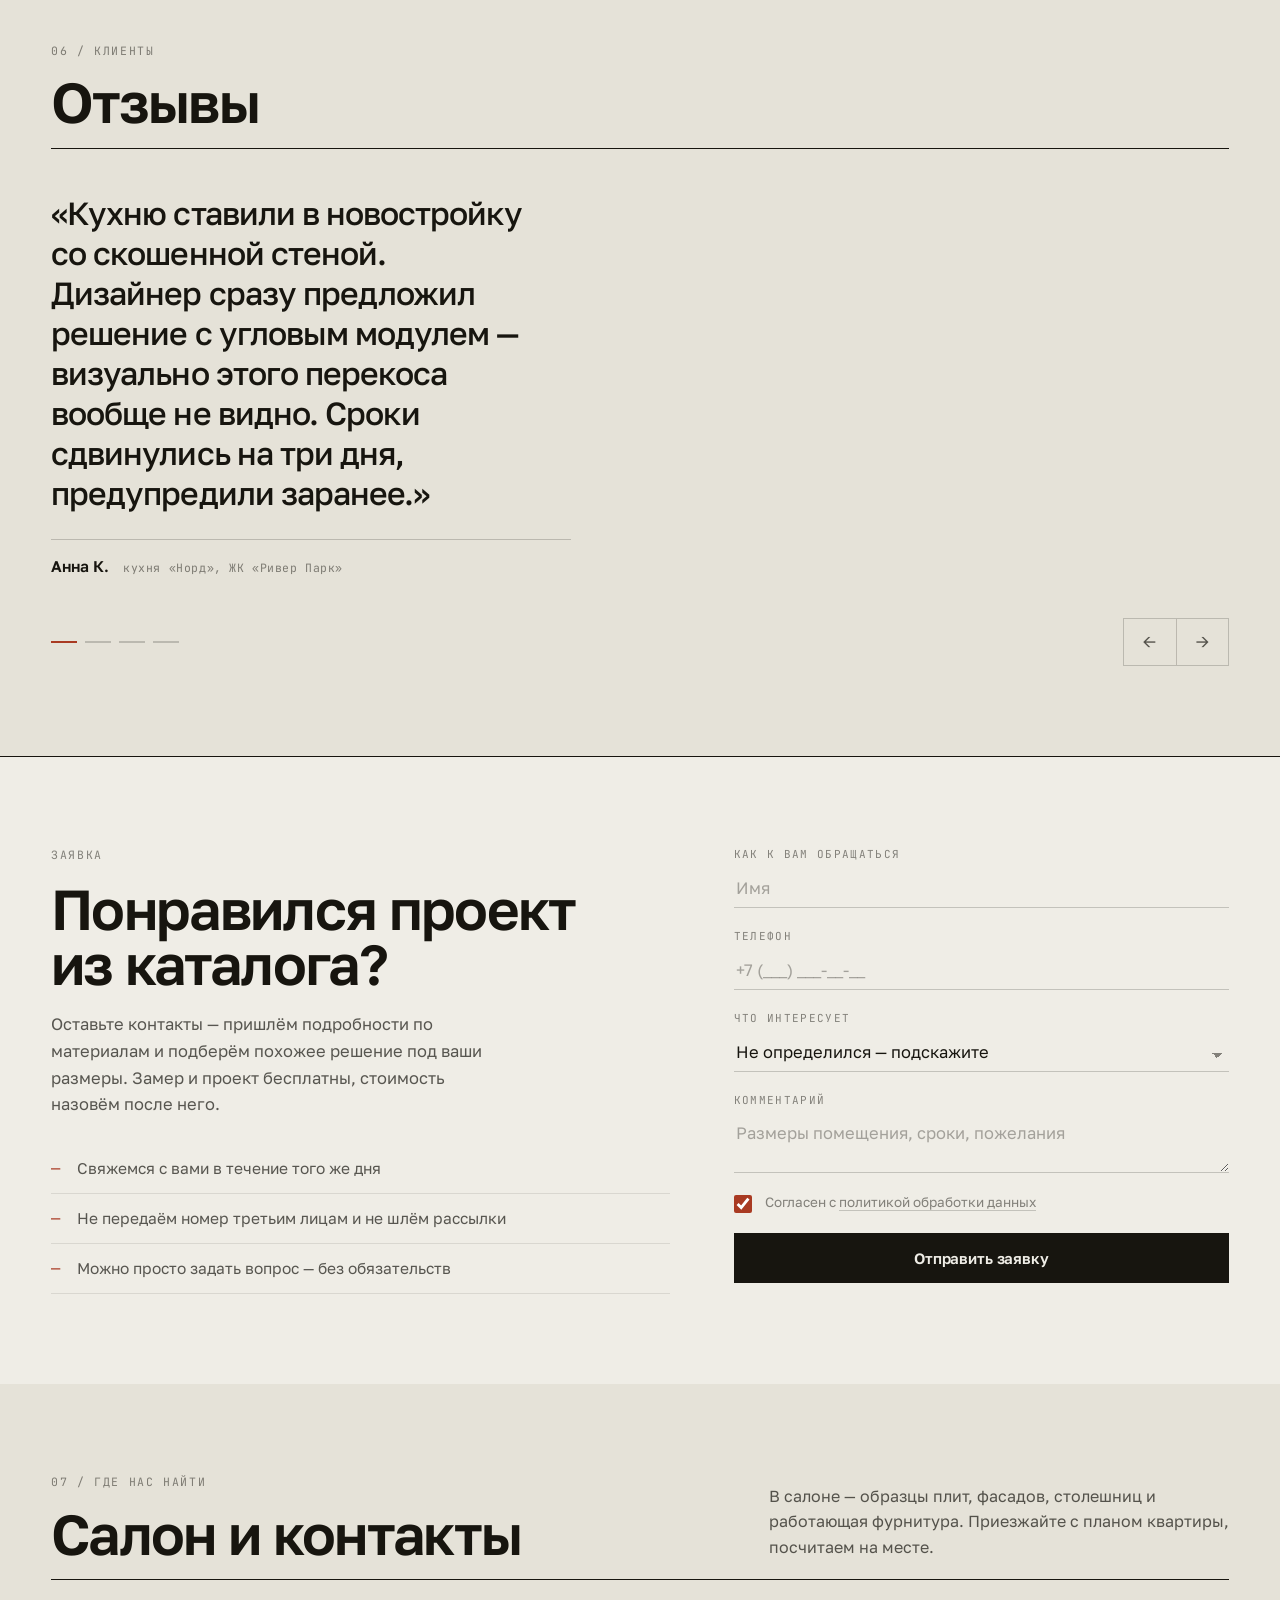
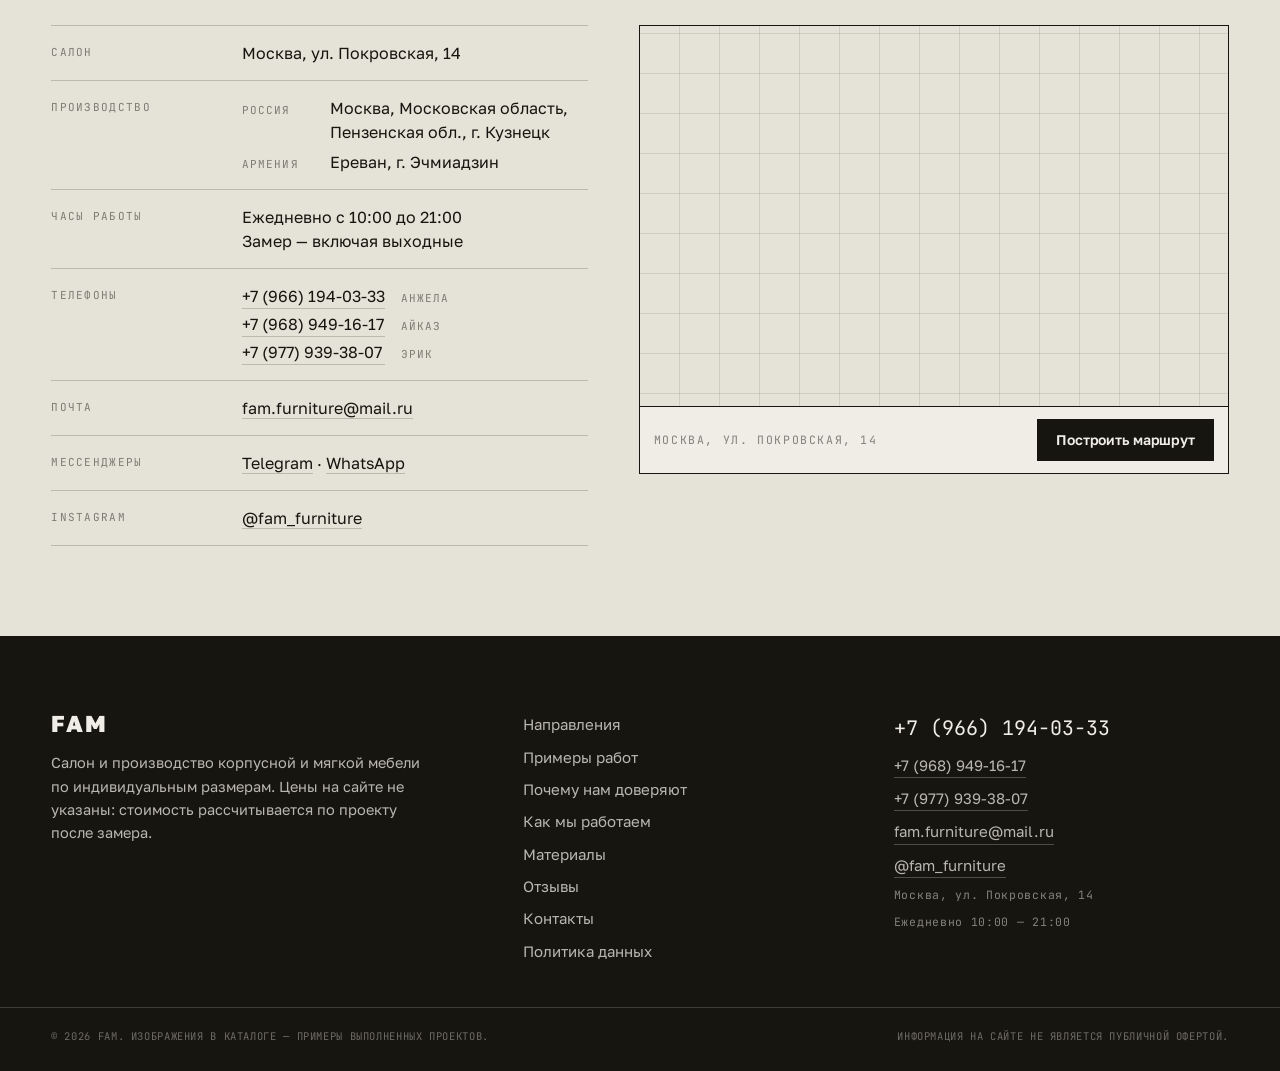
==== commit 38be9684: "Первый экран: «3D-проект включен» Co-Authored-By: Claude Opus 5 <noreply@anthropic.com>" ====
--- a/docs/index.html
+++ b/docs/index.html
@@ -679,7 +679,7 @@
     <div class="shell hero__facts">
       <span><b>10</b> лет с мебелью</span>
       <span><b>1 500+</b> сданных работ</span>
-      <span><b>3D-проект</b> до подписания договора</span>
+      <span><b>3D-проект</b> включен</span>
       <span class="hero__facts-note">Цены не публикуем: считаем по проекту после замера</span>
     </div>
   </div>
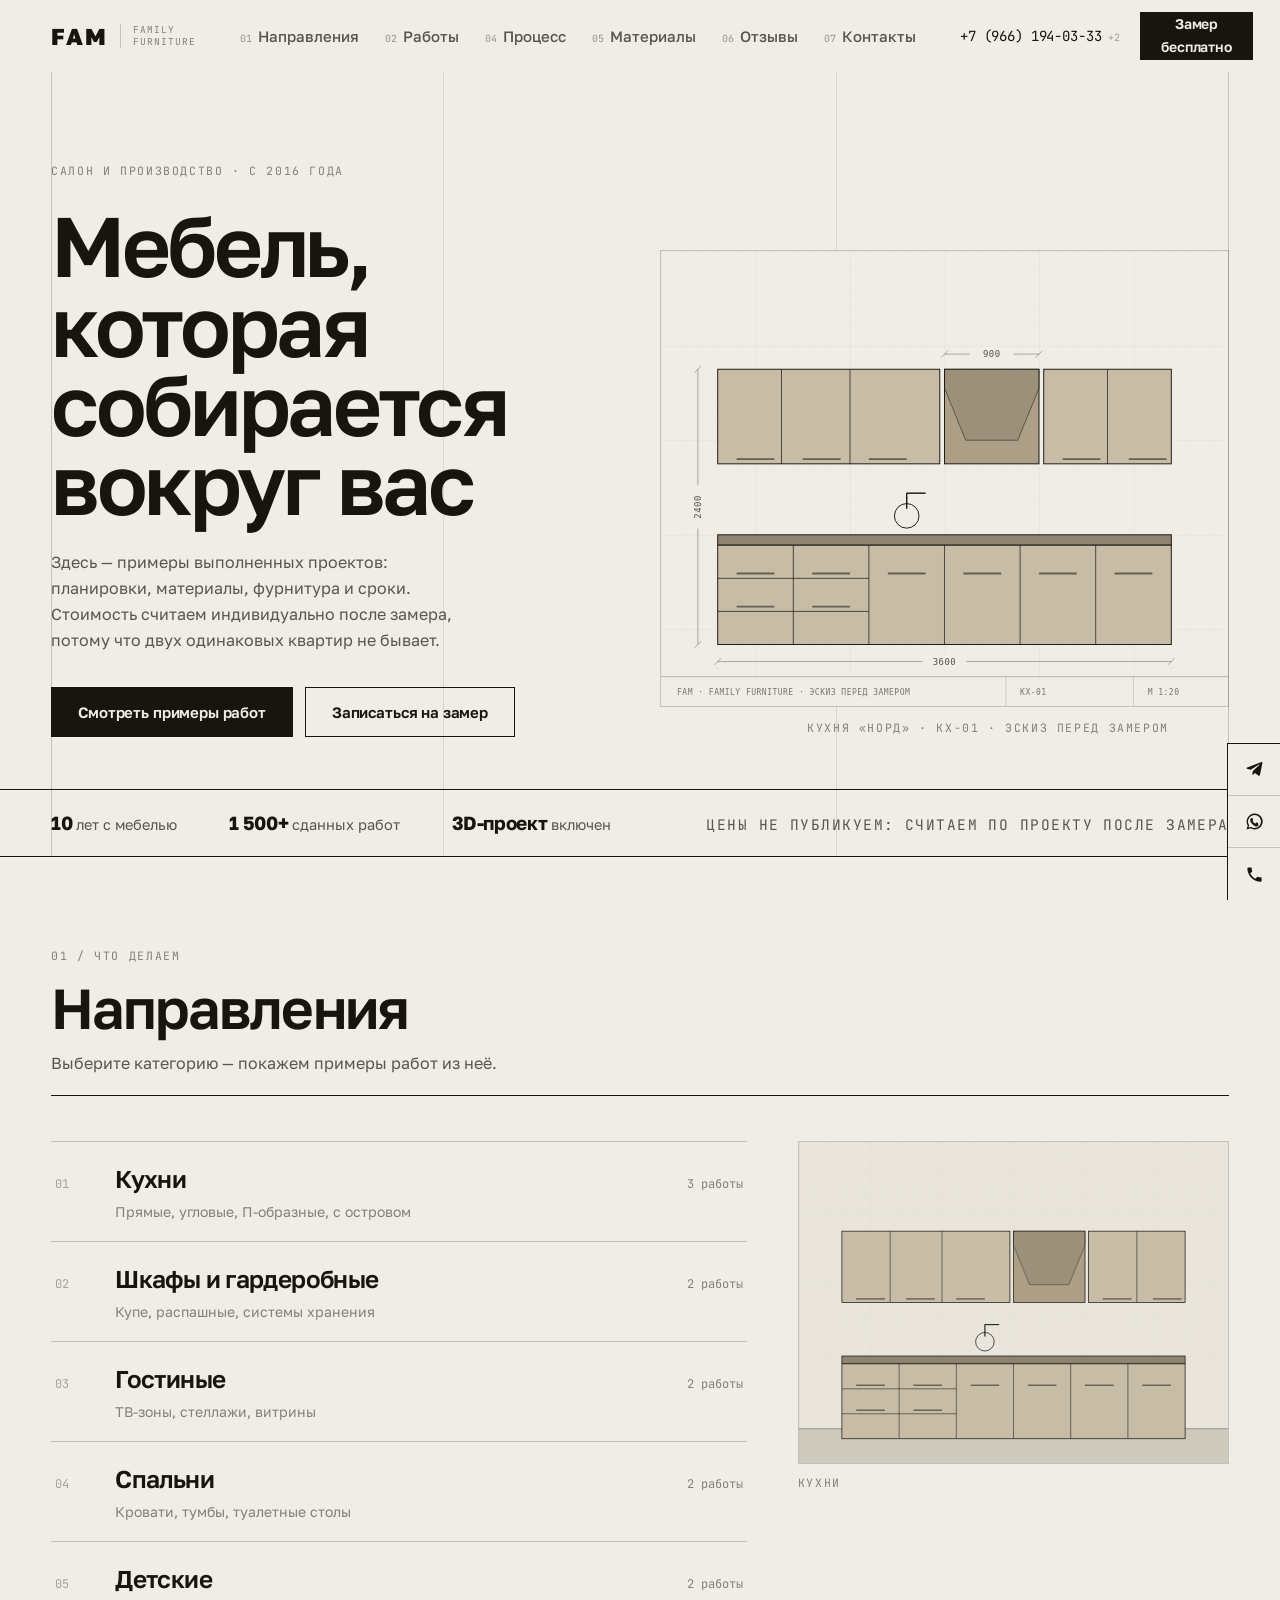
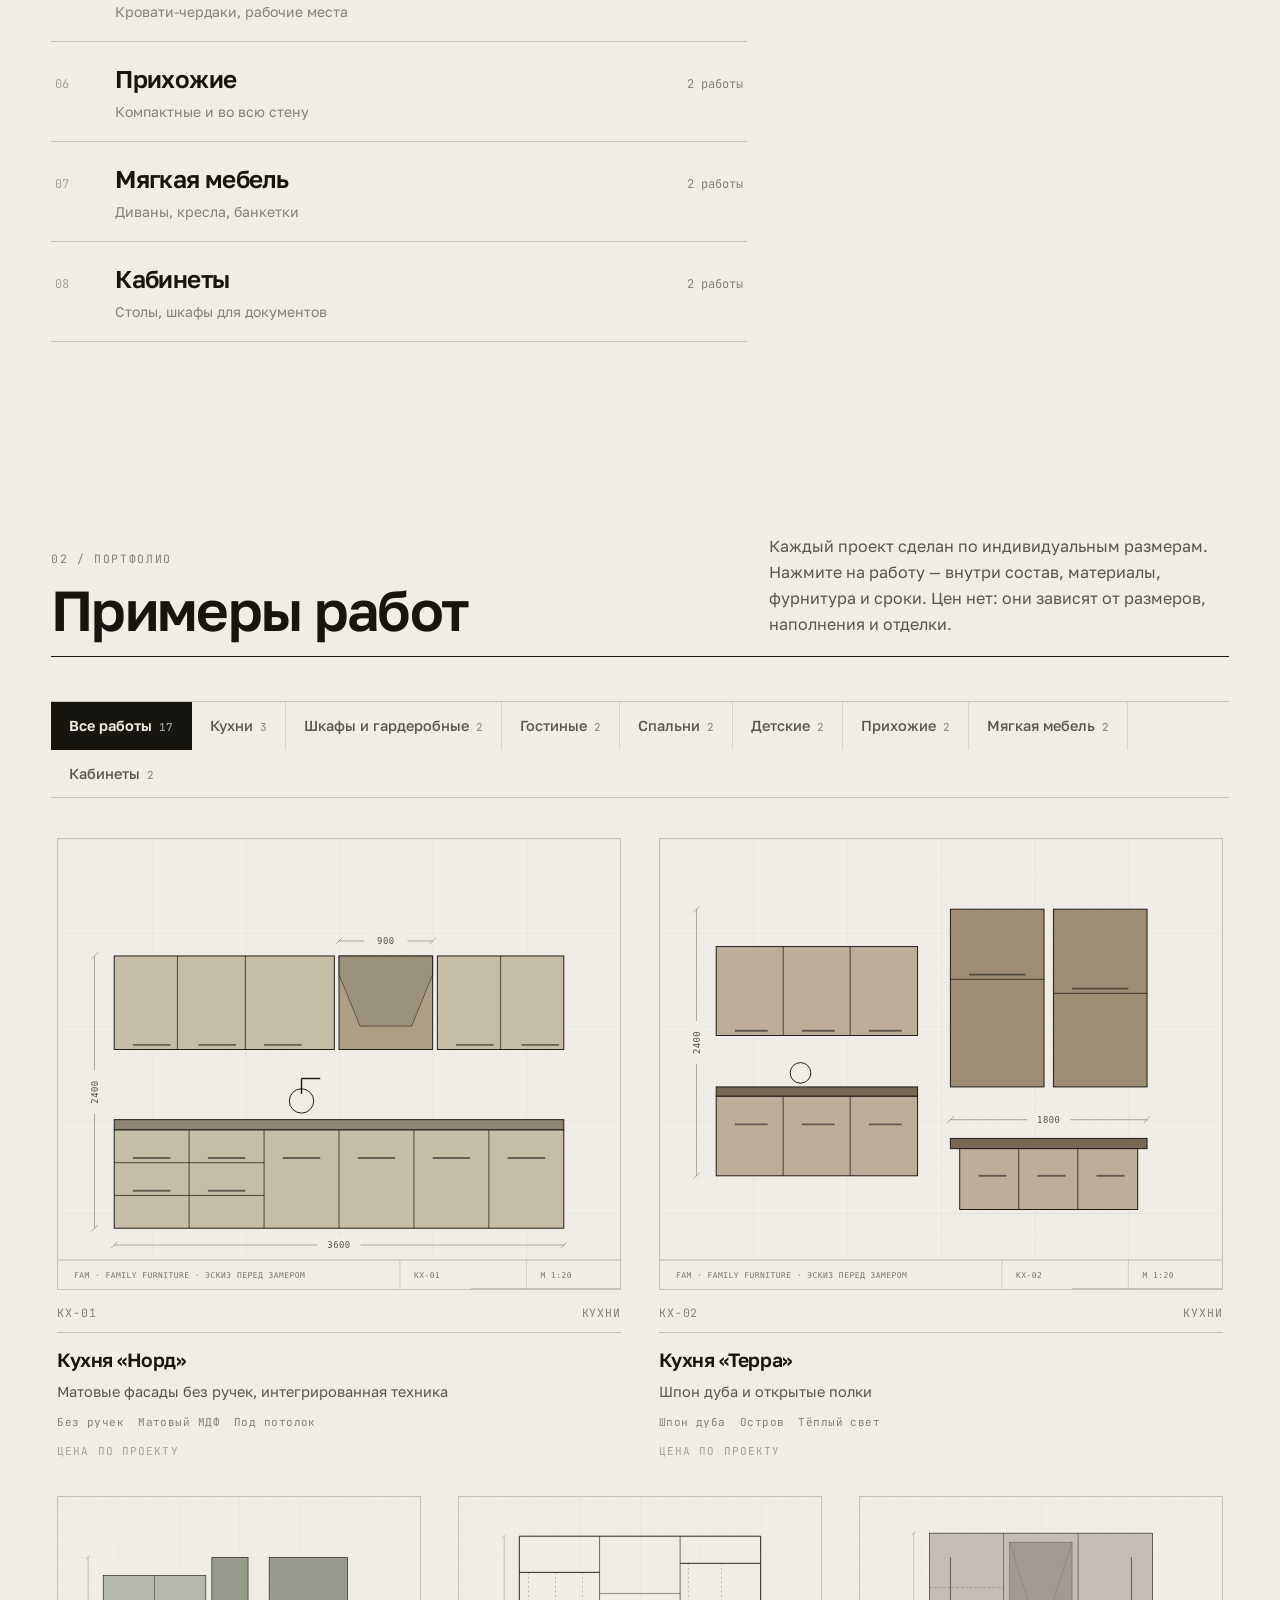
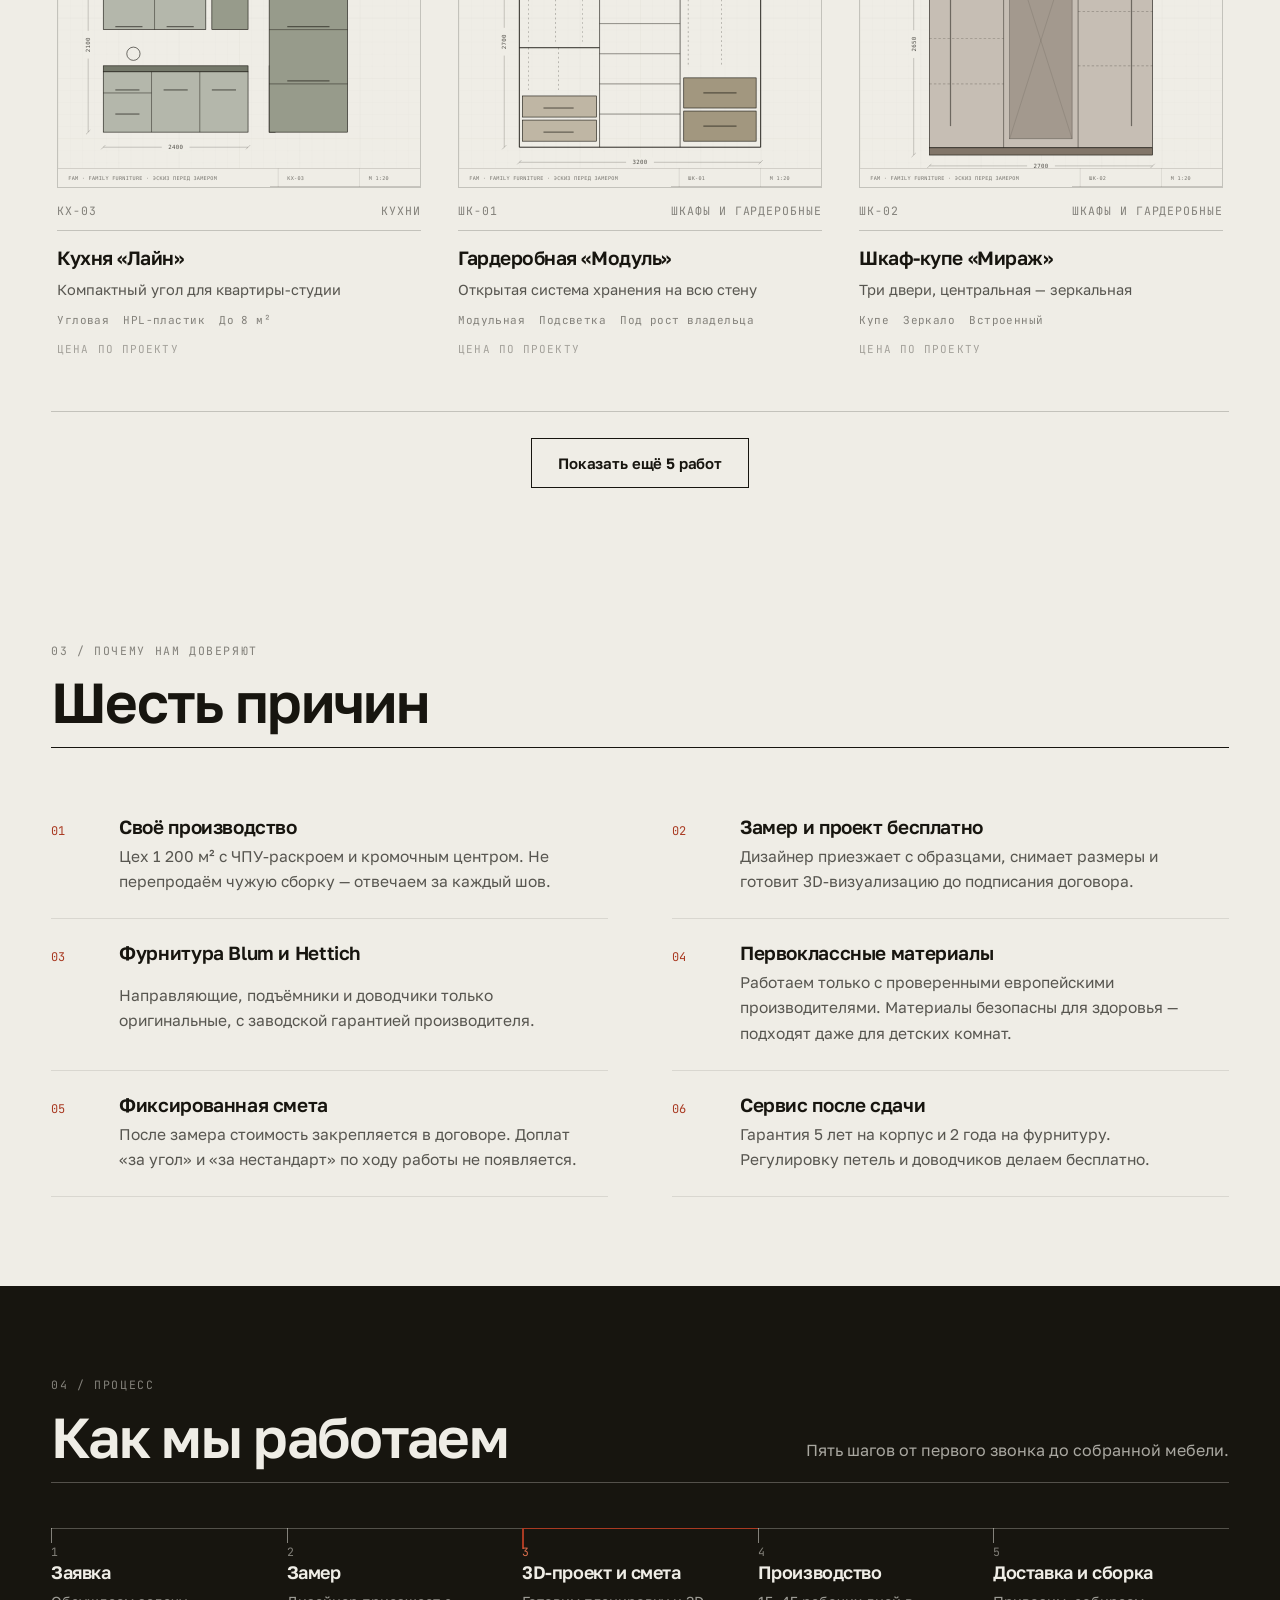
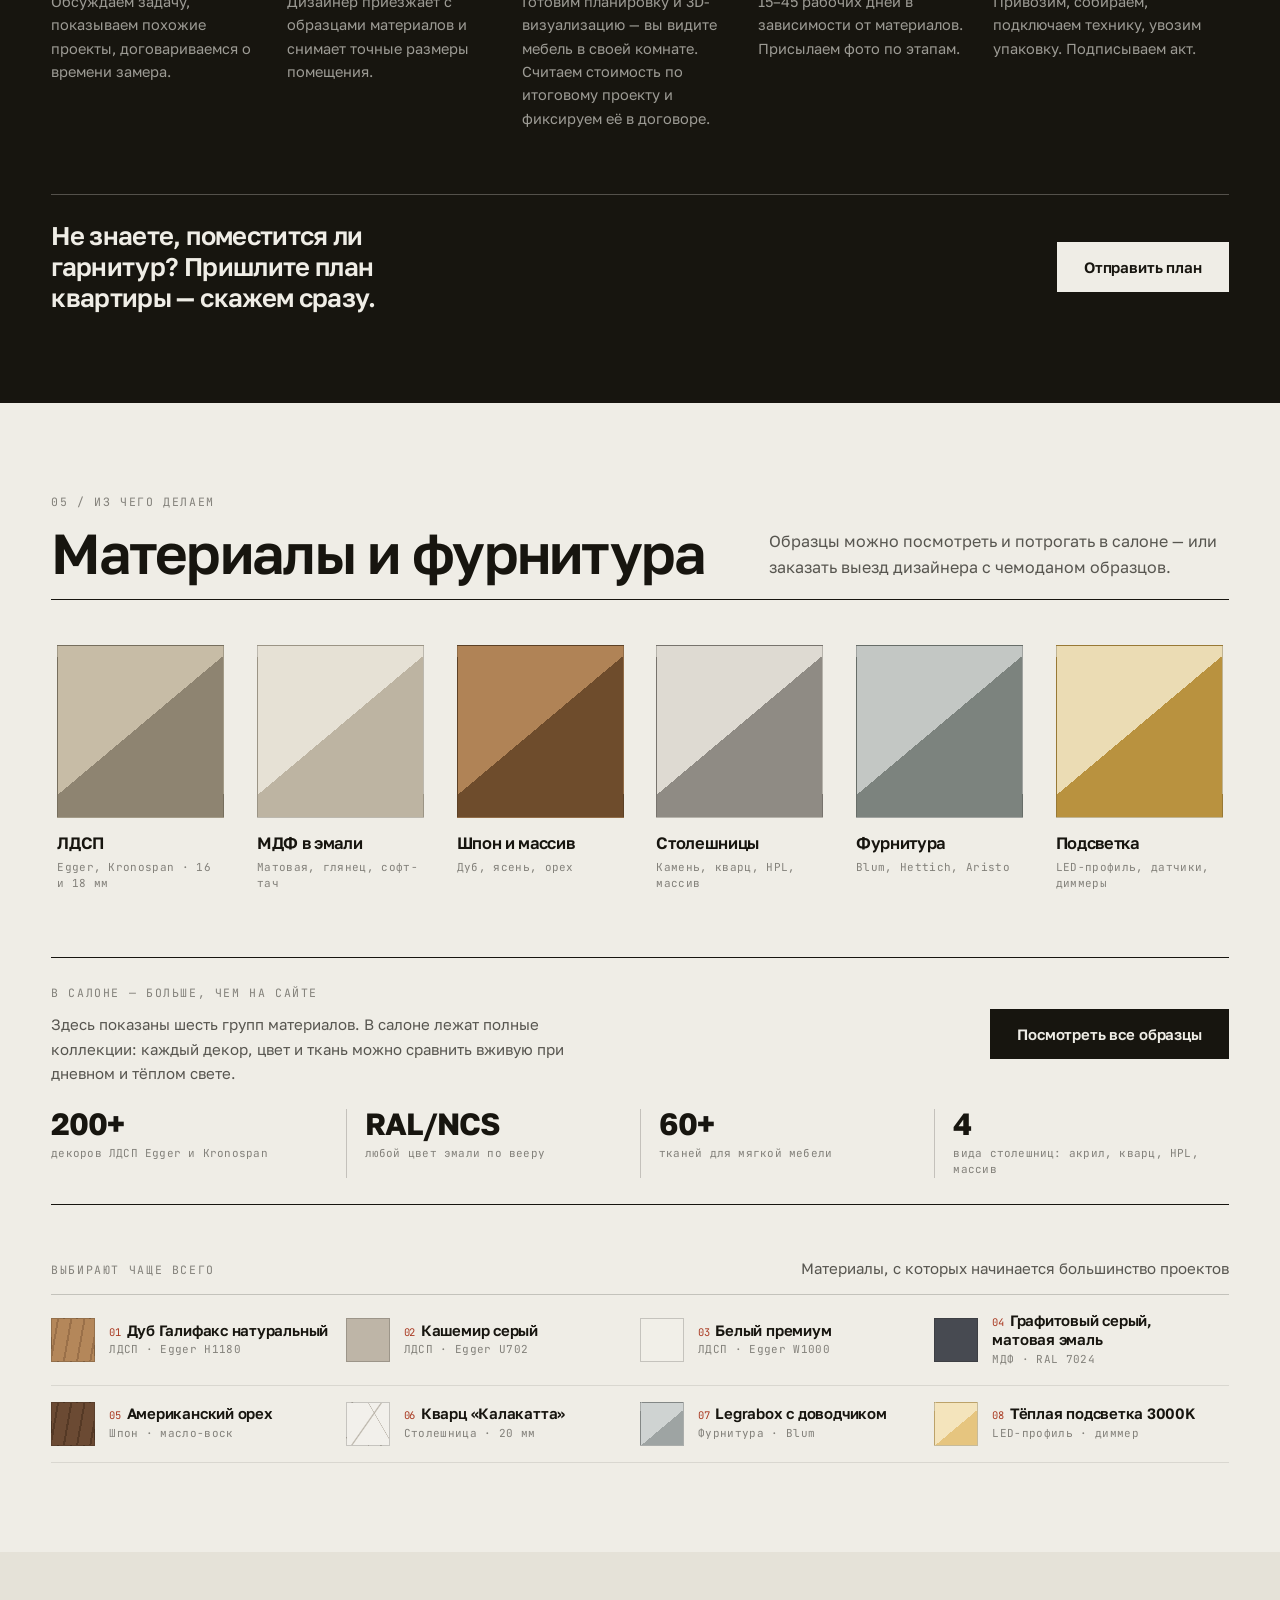
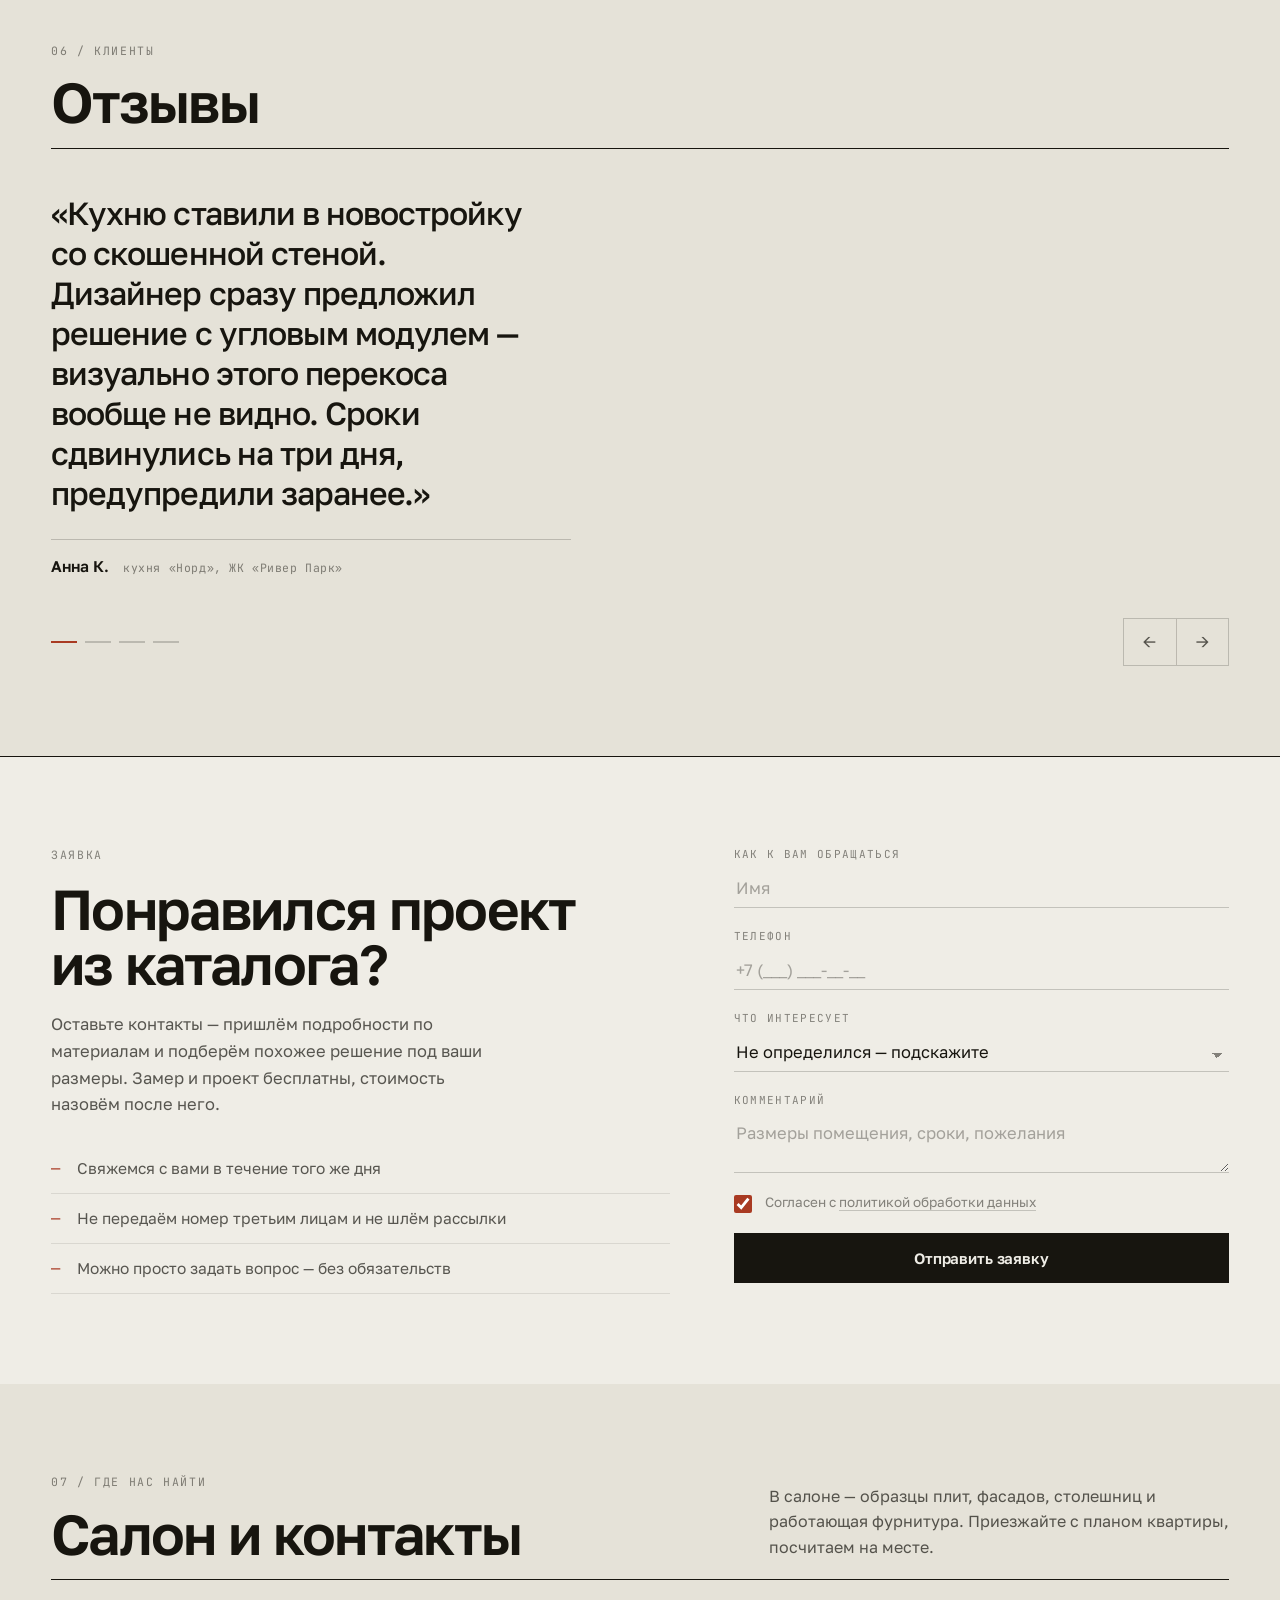
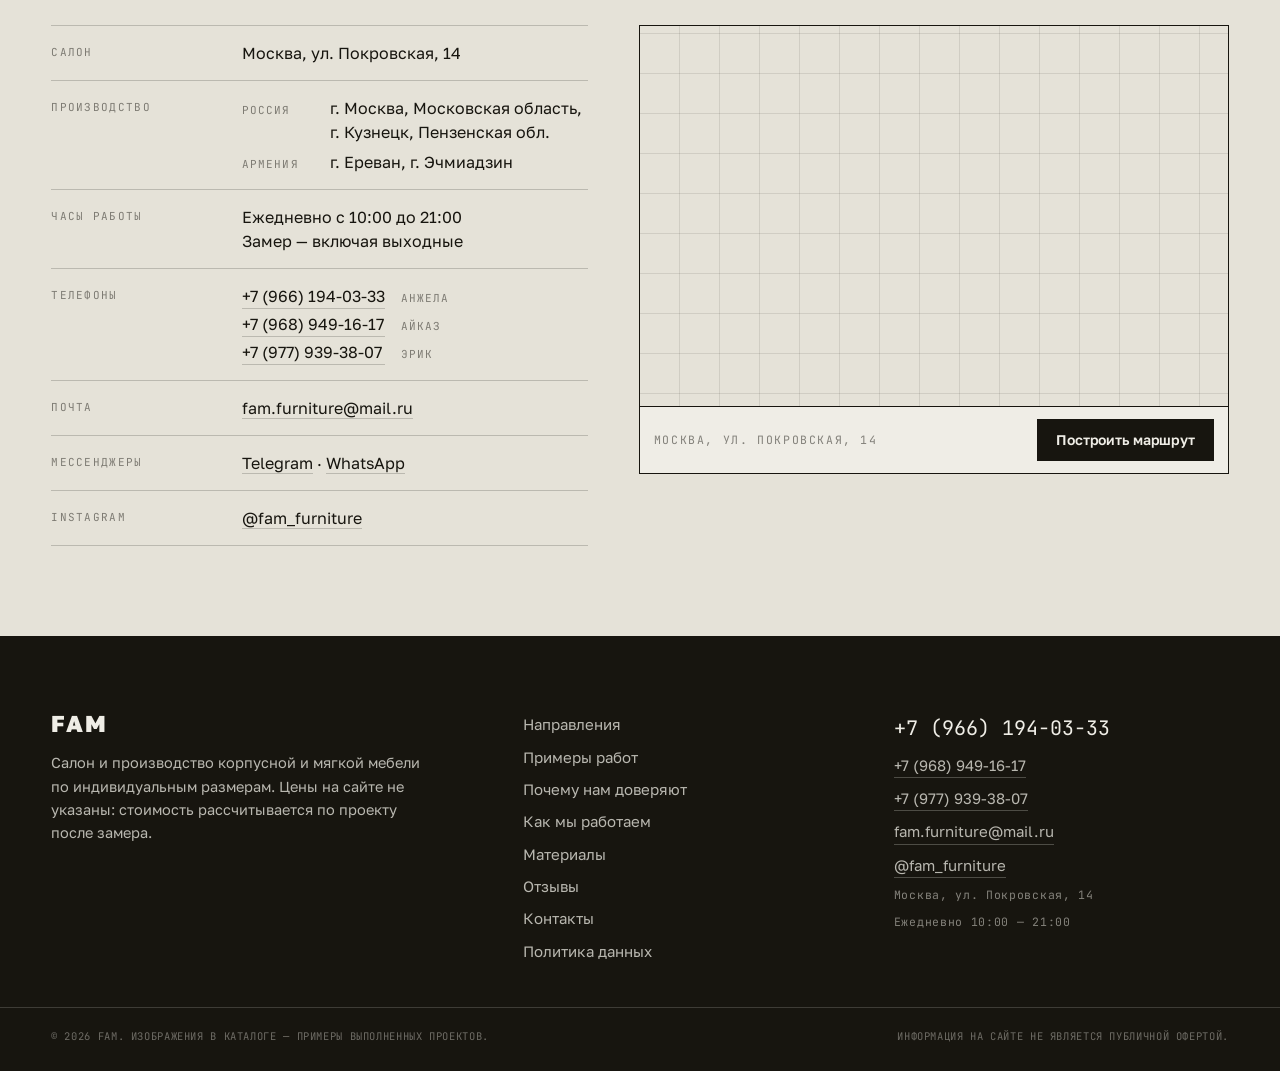
==== commit 2bb42431: "Контакты: формулировка адресов производства Co-Authored-By: Claude Opus 5 <noreply@anthropic.com>" ====
--- a/docs/index.html
+++ b/docs/index.html
@@ -951,8 +951,8 @@
       <dl class="contacts__data">
         <div><dt>Салон</dt><dd>Москва, ул. Покровская, 14</dd></div>
         <div><dt>Производство</dt><dd class="prod-list">
-          <span><i>Россия</i>Москва, Московская область, Пензенская обл., г. Кузнецк</span>
-          <span><i>Армения</i>Ереван, г. Эчмиадзин</span>
+          <span><i>Россия</i>г. Москва, Московская область, г. Кузнецк, Пензенская обл.</span>
+          <span><i>Армения</i>г. Ереван, г. Эчмиадзин</span>
         </dd></div>
         <div><dt>Часы работы</dt><dd>Ежедневно с 10:00 до 21:00<br>Замер — включая выходные</dd></div>
         <div><dt>Телефоны</dt><dd class="tel-list">
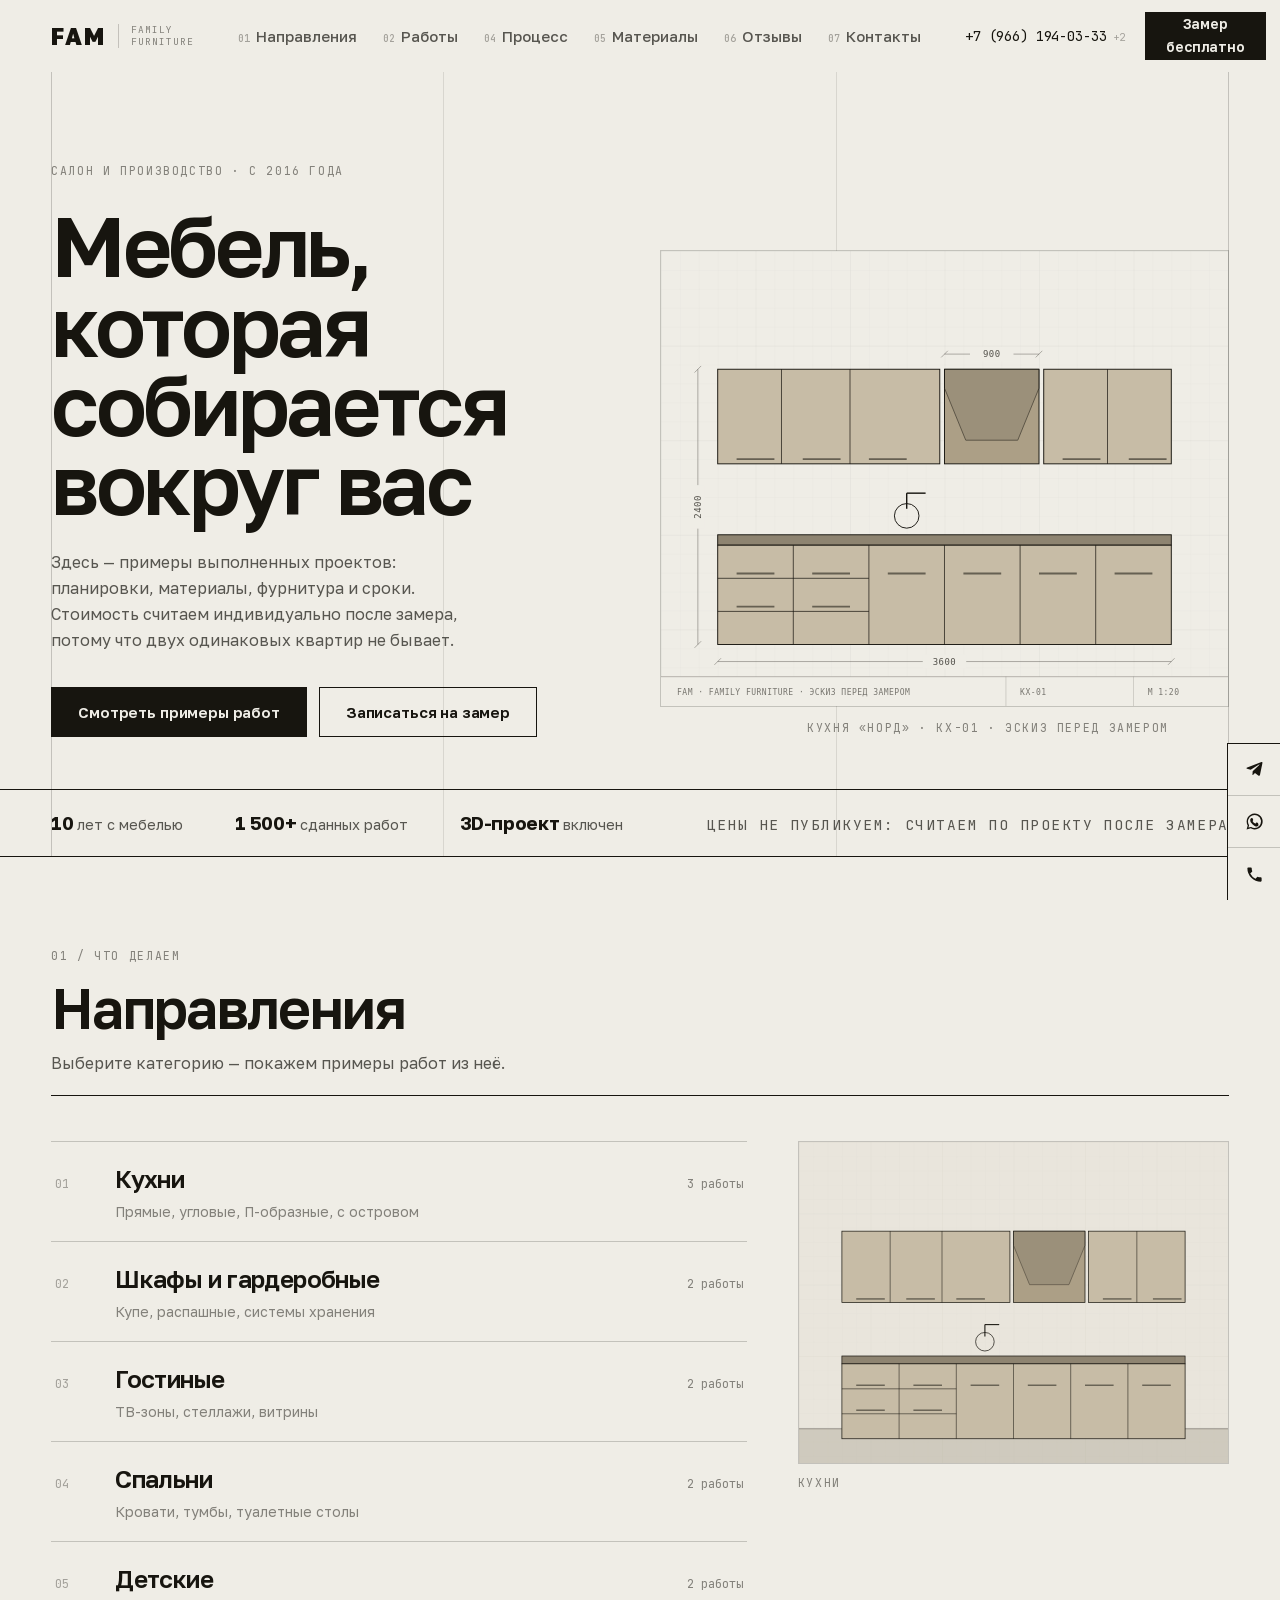
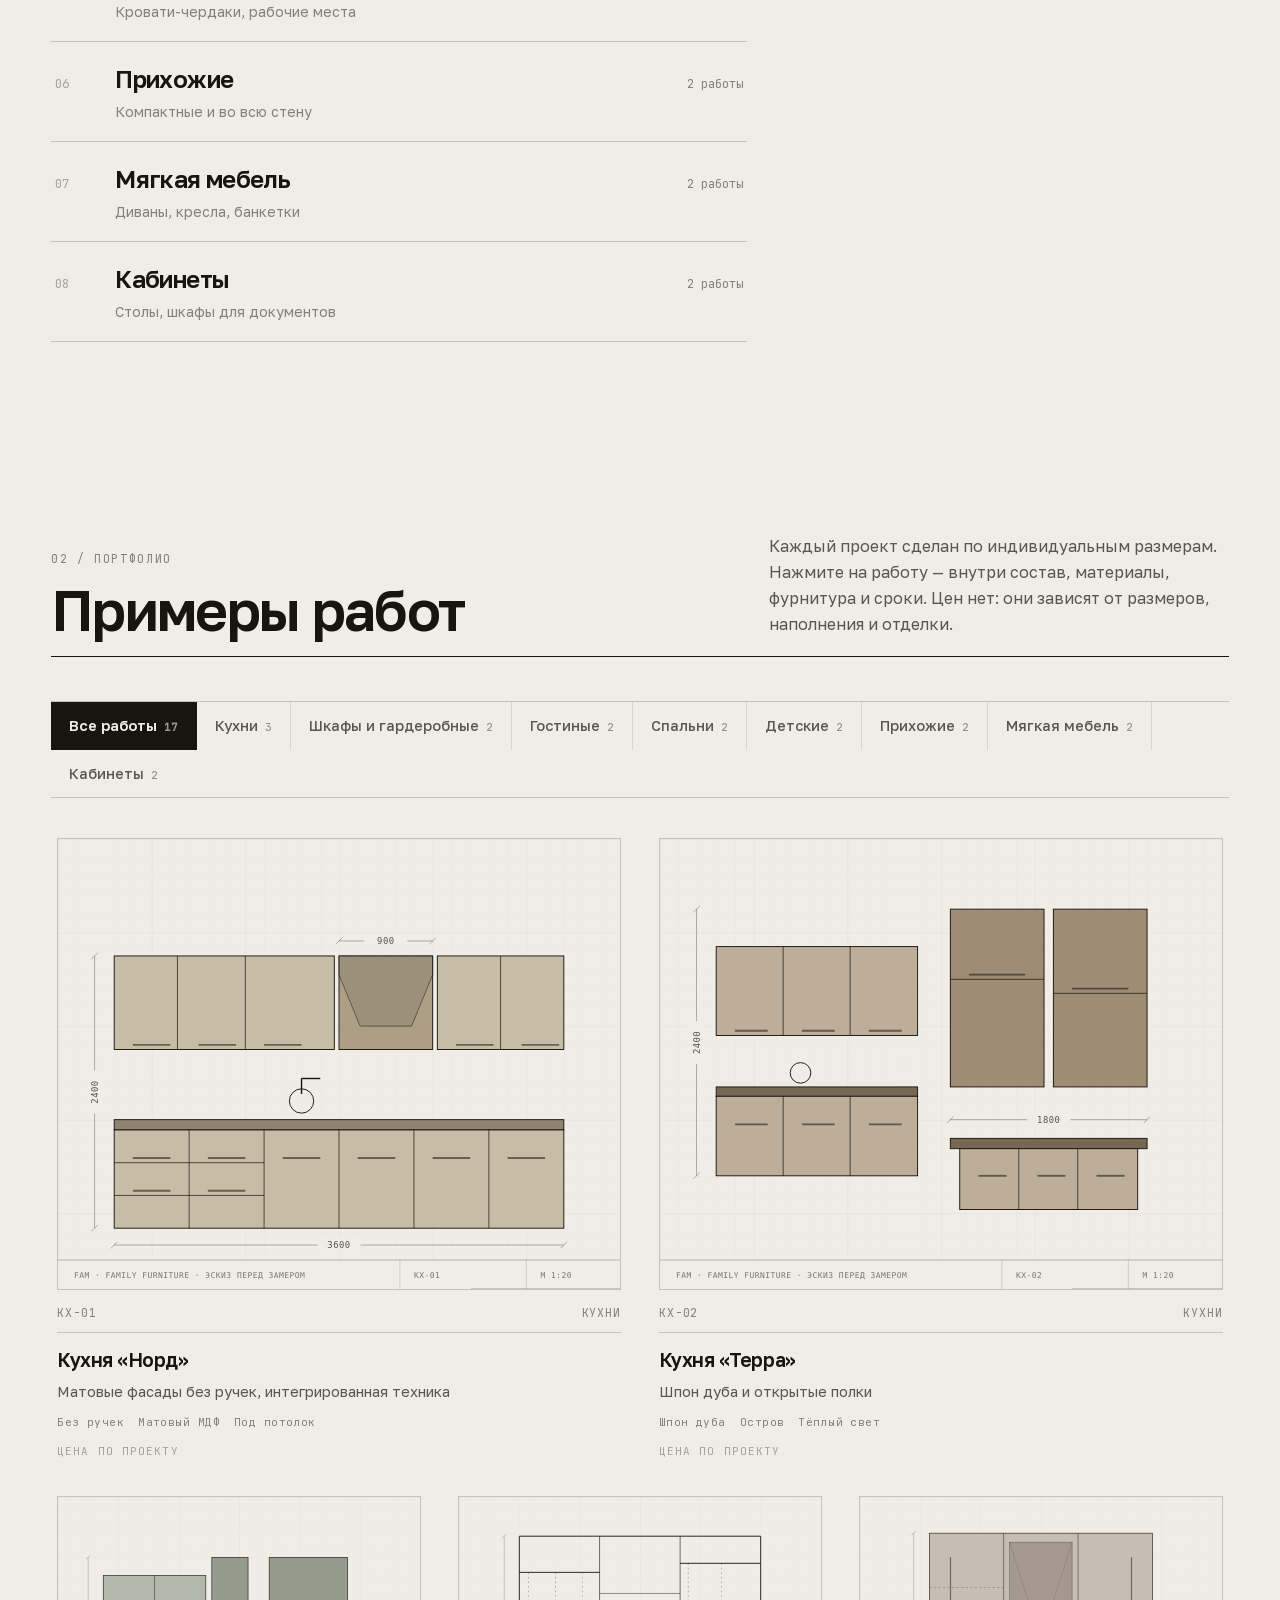
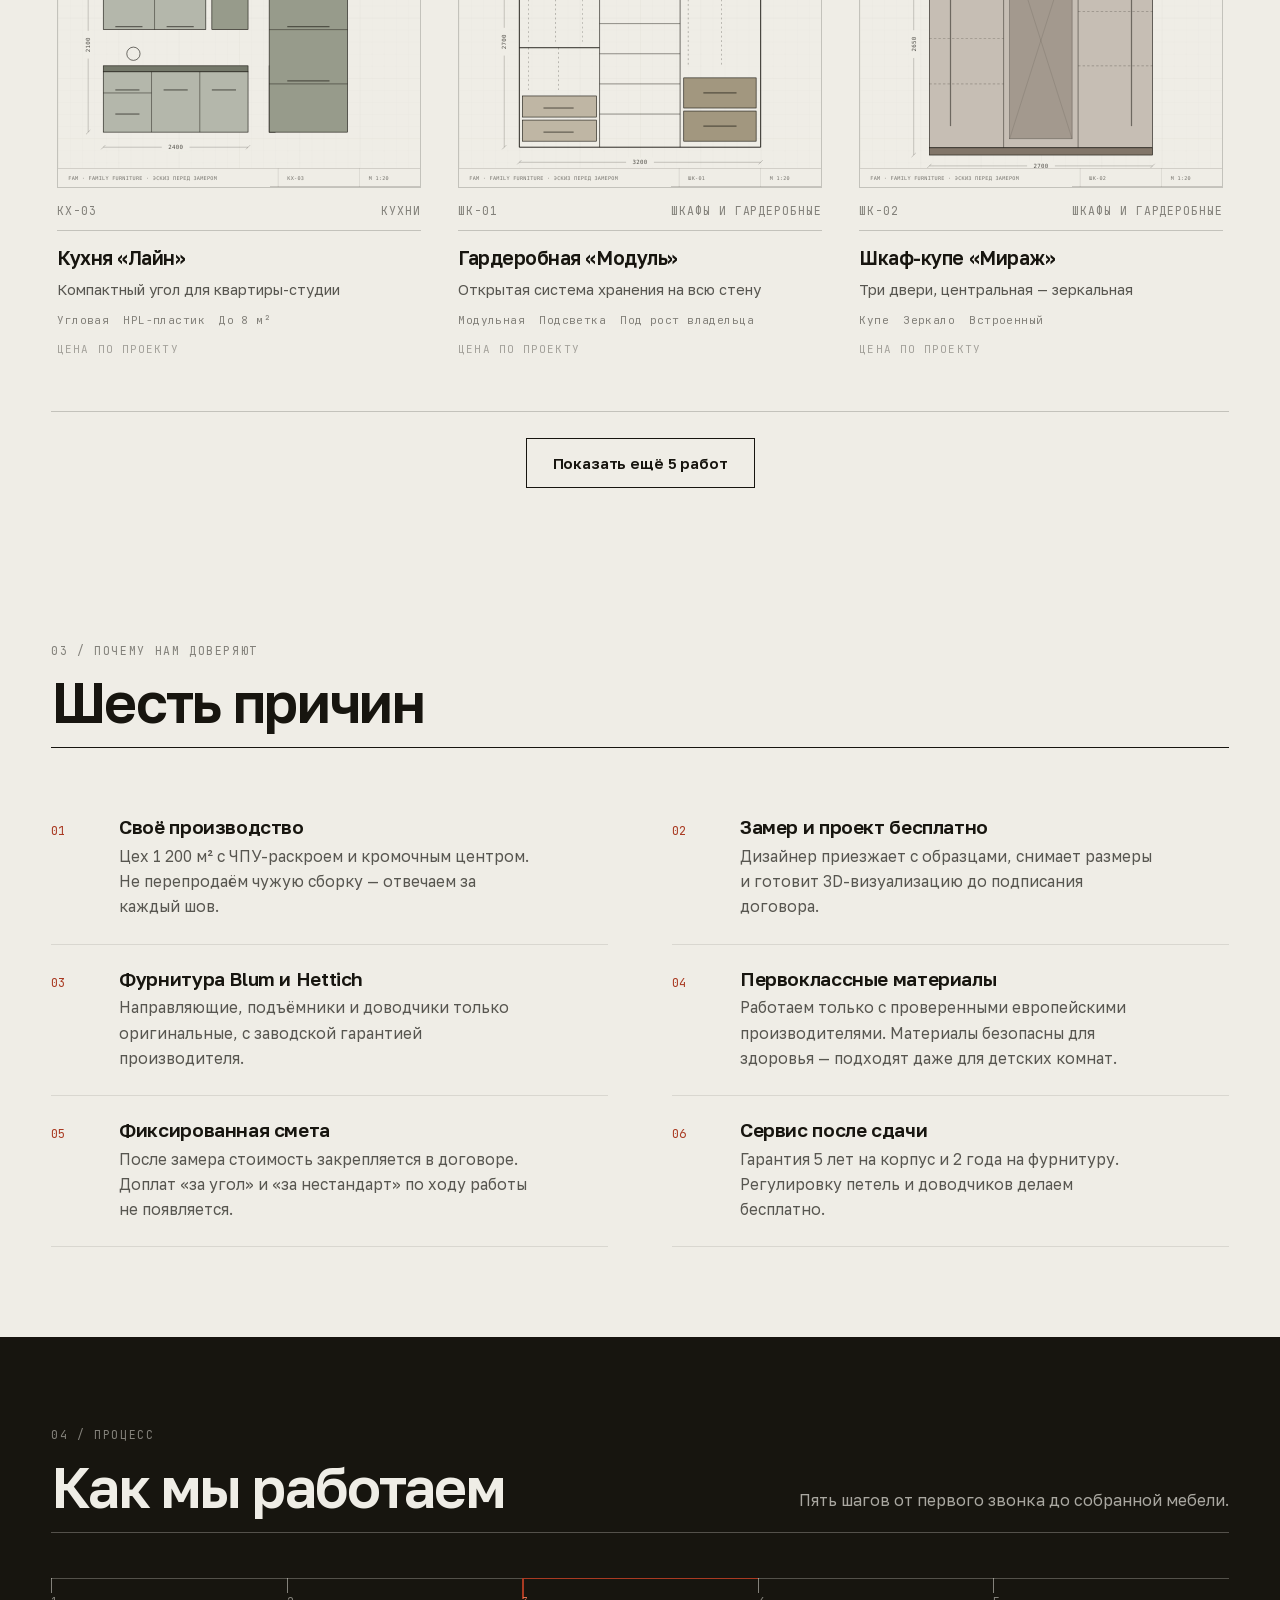
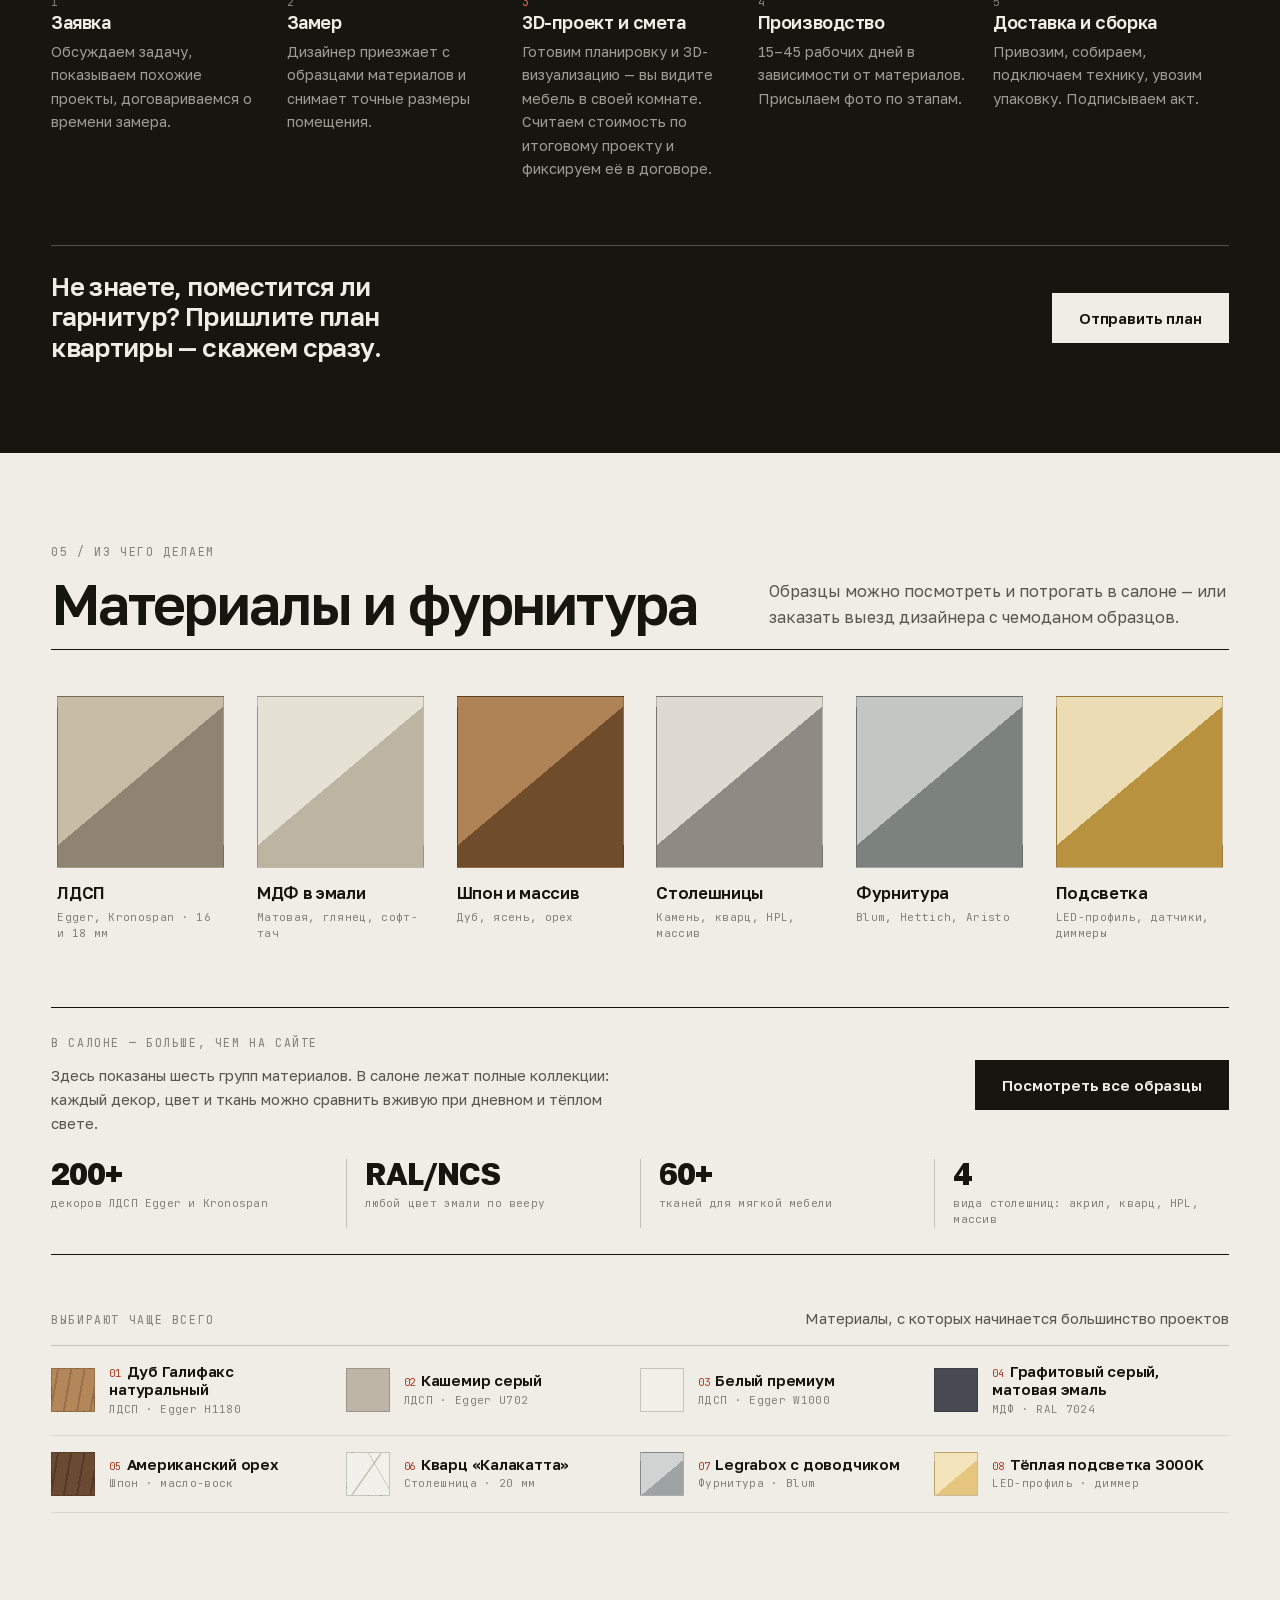
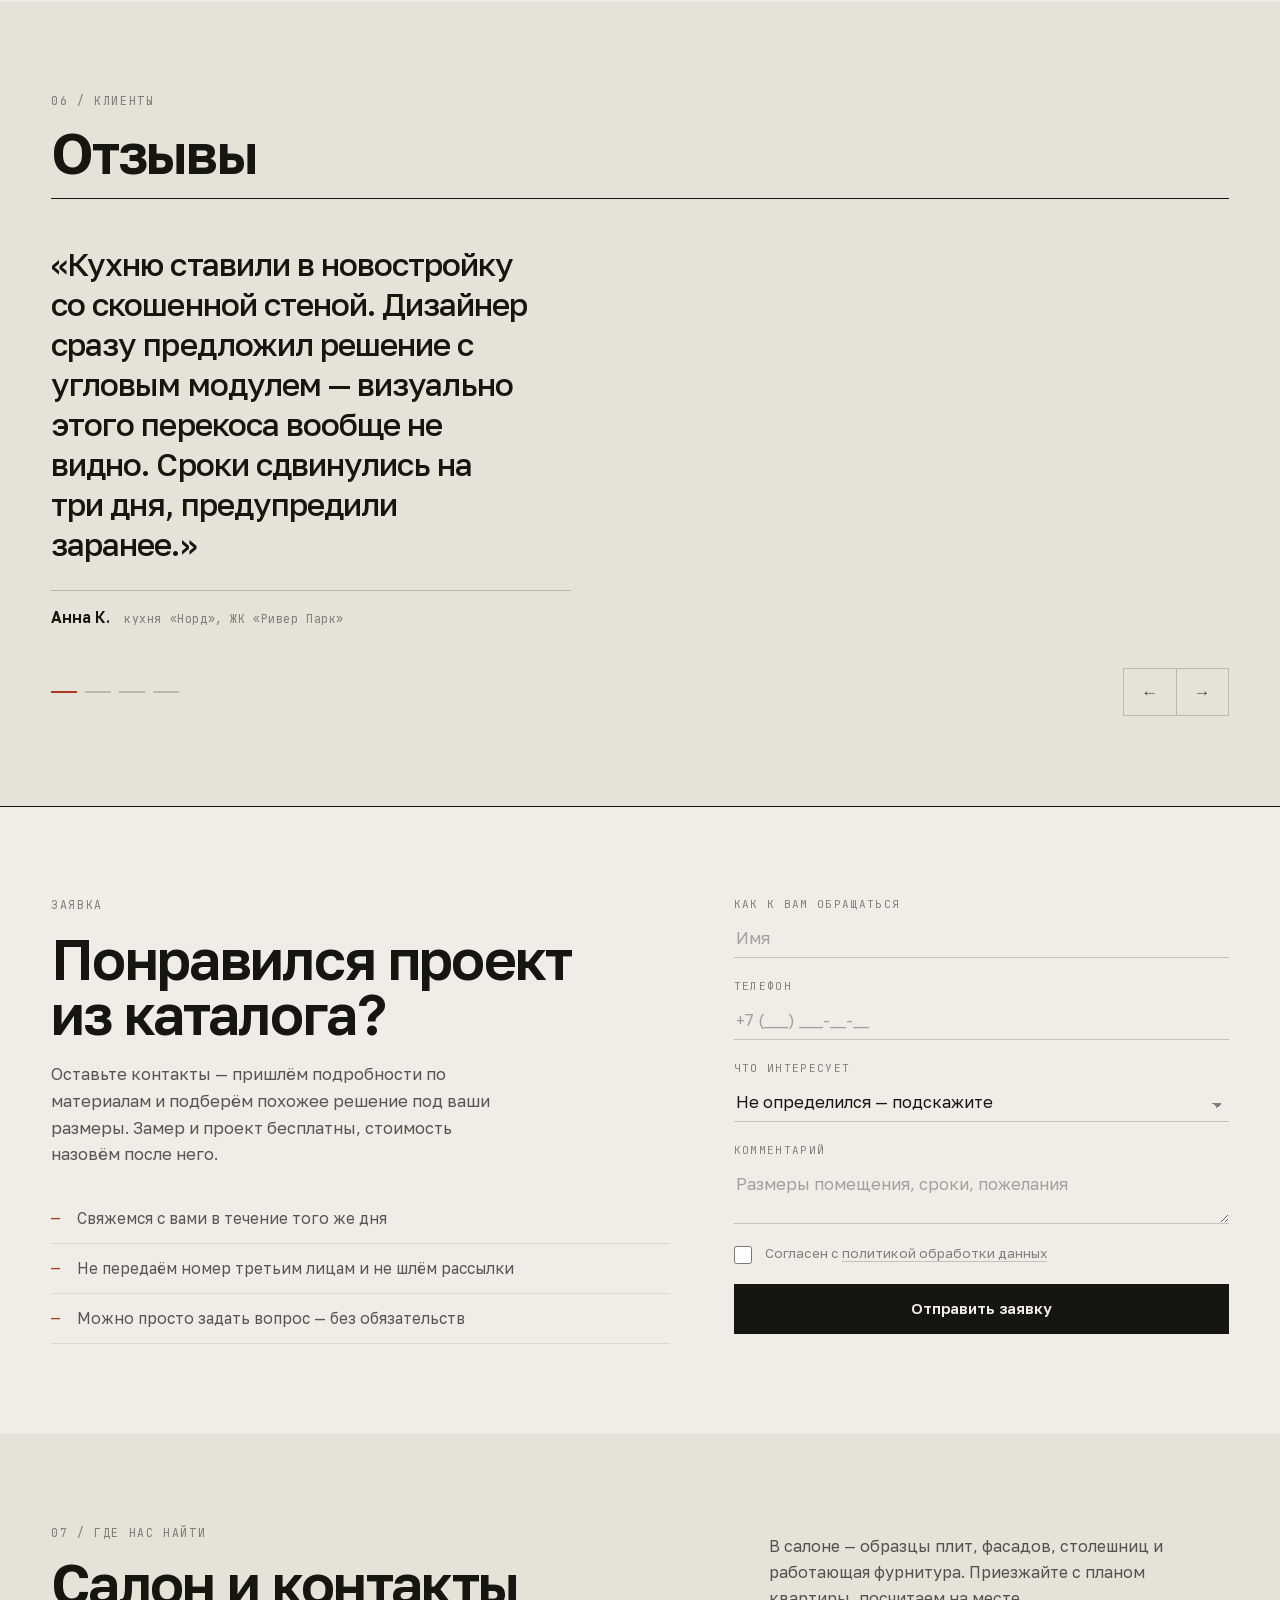
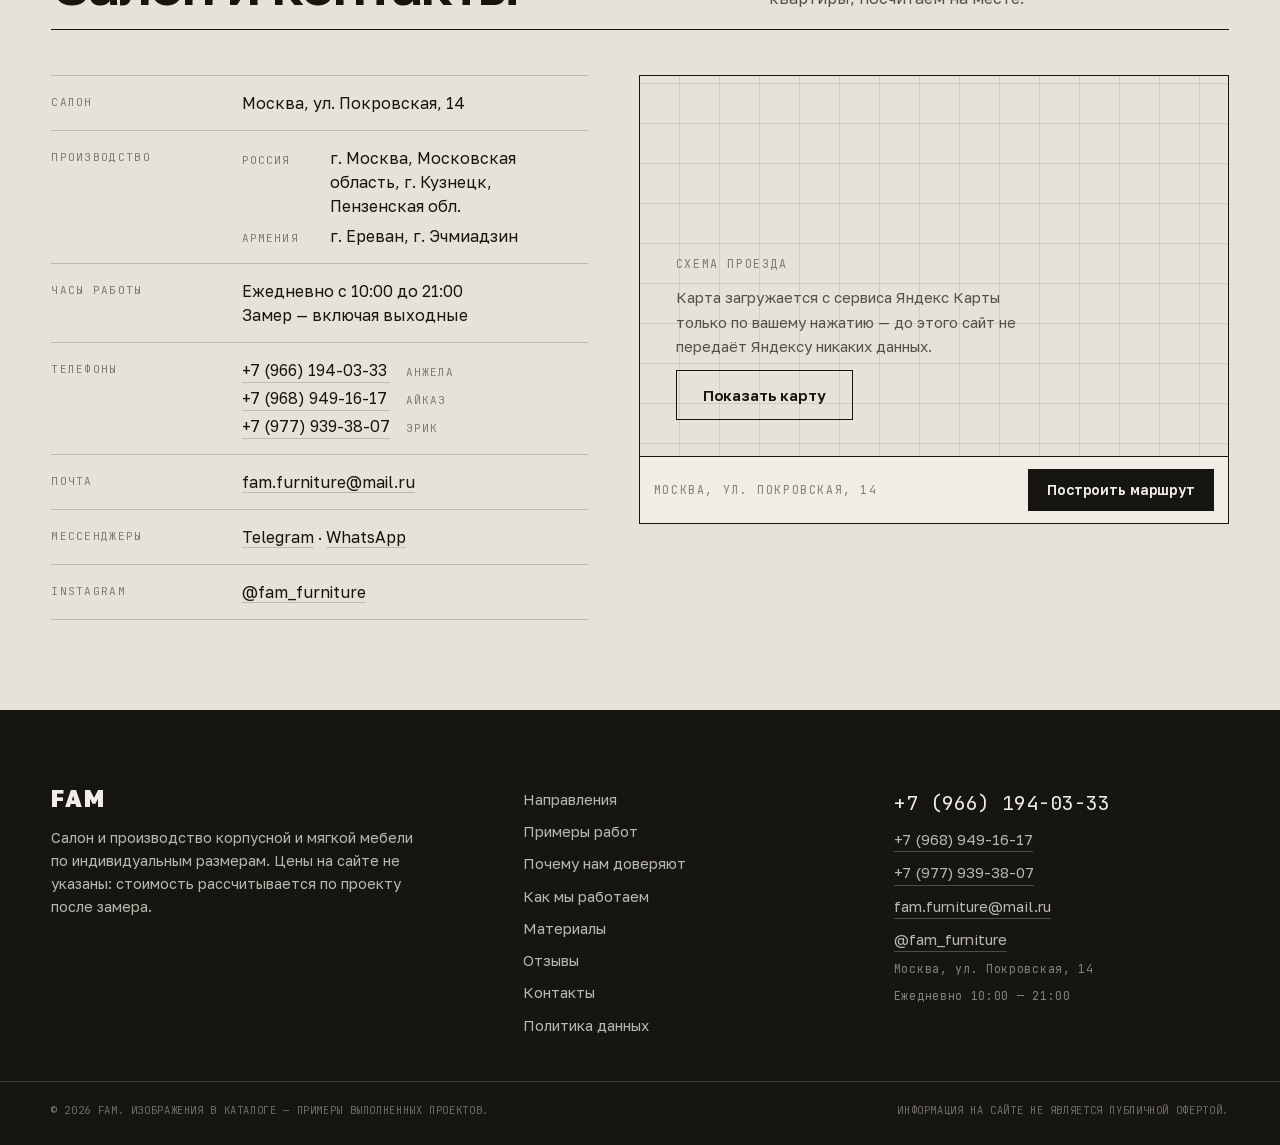
==== commit ed6102ab: "Безопасность: без сторонних запросов, CSP, проверка данных в посреднике - шрифты Golos Text и JetBra" ====
--- a/docs/index.html
+++ b/docs/index.html
@@ -2,17 +2,17 @@
 <html lang="ru">
 <head>
 <meta charset="utf-8">
+<meta http-equiv="Content-Security-Policy" content="default-src 'none'; script-src 'sha256-Tr6yXN/tTslSTVo2uaAHGeqLIc84Do93EAeB9gRo65w=' 'sha256-SI55E33oAvbGB4xJqY0eCpSIqEm4wxPEdQw5Gj7aJKE=' 'sha256-WpPC0zKfMcSzIISX1RoRCRWhMsjiJpl5Z9wiSSkevB0='; style-src 'unsafe-inline'; img-src 'self' data:; font-src data:; connect-src https://script.google.com https://script.googleusercontent.com; frame-src https://yandex.ru; form-action 'self'; base-uri 'none'; object-src 'none'; manifest-src 'none'; upgrade-insecure-requests">
+<script>if (window.top !== window.self) { document.documentElement.style.visibility = 'hidden'; }</script>
 <meta name="viewport" content="width=device-width, initial-scale=1">
 <title>FAM — мебель на заказ. Примеры работ</title>
 <meta name="description" content="Салон мебели на заказ FAM: кухни, гардеробные, гостиные, спальни, детские, мягкая мебель. Примеры выполненных работ, материалы и фурнитура. Бесплатный замер и расчёт.">
 <meta name="theme-color" content="#17150F">
+<meta name="referrer" content="no-referrer">
 <meta property="og:title" content="FAM — мебель на заказ для семьи">
 <meta property="og:description" content="Примеры работ, материалы, фурнитура. Замер и расчёт бесплатно.">
 <meta property="og:type" content="website">
 <link rel="icon" href="[data-uri]" type="image/svg+xml">
-<link rel="preconnect" href="https://fonts.googleapis.com">
-<link rel="preconnect" href="https://fonts.gstatic.com" crossorigin>
-<link href="https://fonts.googleapis.com/css2?family=Golos+Text:wght@400;500;600;700;800&family=JetBrains+Mono:wght@400;500&display=swap" rel="stylesheet">
 <style>
 /* ============================================================
    FAM — family furniture
@@ -43,6 +43,12 @@
   --gut:clamp(20px,4vw,56px);     /* поле страницы */
 }
 
+/* ————— ШРИФТЫ: хранятся на сайте, сторонние серверы не запрашиваются (лицензия OFL, fonts/) ————— */
+@font-face{font-family:'Golos Text';font-style:normal;font-weight:400 800;font-display:swap;src:url('[data-uri]') format('woff2');unicode-range:U+0301, U+0400-045F, U+0490-0491, U+04B0-04B1, U+2116}
+@font-face{font-family:'Golos Text';font-style:normal;font-weight:400 800;font-display:swap;src:url('[data-uri]') format('woff2');unicode-range:U+0000-00FF, U+0131, U+0152-0153, U+02BB-02BC, U+02C6, U+02DA, U+02DC, U+0304, U+0308, U+0329, U+2000-206F, U+20AC, U+2122, U+2191, U+2193, U+2212, U+2215, U+FEFF, U+FFFD}
+@font-face{font-family:'JetBrains Mono';font-style:normal;font-weight:400 500;font-display:swap;src:url('[data-uri]') format('woff2');unicode-range:U+0301, U+0400-045F, U+0490-0491, U+04B0-04B1, U+2116}
+@font-face{font-family:'JetBrains Mono';font-style:normal;font-weight:400 500;font-display:swap;src:url('[data-uri]') format('woff2');unicode-range:U+0000-00FF, U+0131, U+0152-0153, U+02BB-02BC, U+02C6, U+02DA, U+02DC, U+0304, U+0308, U+0329, U+2000-206F, U+20AC, U+2122, U+2191, U+2193, U+2212, U+2215, U+FEFF, U+FFFD}
+
 *,*::before,*::after{box-sizing:border-box}
 [hidden]{display:none !important}
 
@@ -438,6 +444,8 @@
 .field.has-error input,.field.has-error select{border-bottom-color:var(--red)}
 .field__err{font-family:var(--mono);font-size:11px;color:var(--red);letter-spacing:.05em;display:none}
 .field.has-error .field__err{display:block}
+.form__status{margin:0;padding:10px 12px;border-left:2px solid var(--red);background:rgba(169,58,34,.06);font-size:14px;color:var(--red-dark);line-height:1.45}
+.hp{position:absolute !important;left:-9999px !important;width:1px;height:1px;opacity:0}
 .check{display:grid;grid-template-columns:20px 1fr;gap:11px;align-items:start;font-size:13.5px;color:var(--ink-50);line-height:1.45;cursor:pointer}
 .check input{width:18px;height:18px;margin:2px 0 0;accent-color:var(--red)}
 .check a{border-bottom:1px solid var(--rule)}
@@ -463,6 +471,8 @@
 .contacts__map .map-frame{flex:1;width:100%;min-height:380px;border:0;display:block;filter:grayscale(.85) sepia(.12) contrast(.95)}
 .map-bar{display:flex;align-items:center;justify-content:space-between;gap:16px;flex-wrap:wrap;padding:12px 14px;border-top:1px solid var(--ink);background:var(--paper)}
 .map-bar .btn{min-height:42px;font-size:14px;padding:0 18px}
+.map-facade{flex:1;min-height:380px;display:flex;flex-direction:column;align-items:flex-start;justify-content:flex-end;gap:12px;padding:clamp(20px,3vw,36px)}
+.map-facade p{margin:0;max-width:38ch;color:var(--ink-70);font-size:15px}
 .map-stub{height:100%;min-height:380px;display:flex;flex-direction:column;align-items:flex-start;justify-content:flex-end;gap:12px;padding:clamp(20px,3vw,36px)}
 .map-stub p{max-width:34ch;color:var(--ink-70);font-size:15px}
 @media (max-width:860px){.contacts{grid-template-columns:1fr}}
@@ -912,12 +922,12 @@
     <form class="form" id="mainForm" novalidate data-form-topic="Заявка с главной страницы">
       <div class="field">
         <label for="f-name">Как к вам обращаться</label>
-        <input id="f-name" name="name" type="text" autocomplete="name" placeholder="Имя" required>
+        <input id="f-name" name="name" type="text" maxlength="80" autocomplete="name" placeholder="Имя" required>
         <span class="field__err" data-err></span>
       </div>
       <div class="field">
         <label for="f-phone">Телефон</label>
-        <input id="f-phone" name="phone" type="tel" inputmode="tel" autocomplete="tel" placeholder="+7 (___) ___-__-__" required>
+        <input id="f-phone" name="phone" type="tel" maxlength="20" inputmode="tel" autocomplete="tel" placeholder="+7 (___) ___-__-__" required>
         <span class="field__err" data-err></span>
       </div>
       <div class="field">
@@ -926,10 +936,10 @@
       </div>
       <div class="field">
         <label for="f-note">Комментарий</label>
-        <textarea id="f-note" name="note" rows="2" placeholder="Размеры помещения, сроки, пожелания"></textarea>
+        <textarea id="f-note" name="note" maxlength="1000" rows="2" placeholder="Размеры помещения, сроки, пожелания"></textarea>
       </div>
       <label class="check">
-        <input type="checkbox" name="agree" required checked>
+        <input type="checkbox" name="agree" required>
         <span>Согласен с <a href="#popup:privacy" class="js-popup">политикой обработки данных</a></span>
       </label>
       <button class="btn btn--solid btn--block" type="submit">Отправить заявку</button>
@@ -961,14 +971,18 @@
           <span><a class="ln" href="tel:+79779393807">+7 (977) 939-38-07</a><i>Эрик</i></span>
         </dd></div>
         <div><dt>Почта</dt><dd><a class="ln" href="mailto:fam.furniture@mail.ru">fam.furniture@mail.ru</a></dd></div>
-        <div><dt>Мессенджеры</dt><dd><a class="ln" href="https://t.me/family_furnituremsk" target="_blank" rel="noopener">Telegram</a> · <a class="ln" href="https://wa.me/79779393807" target="_blank" rel="noopener">WhatsApp</a></dd></div>
-        <div><dt>Instagram</dt><dd><a class="ln" href="https://instagram.com/fam_furniture" target="_blank" rel="noopener">@fam_furniture</a></dd></div>
+        <div><dt>Мессенджеры</dt><dd><a class="ln" href="https://t.me/family_furnituremsk" target="_blank" rel="noopener noreferrer">Telegram</a> · <a class="ln" href="https://wa.me/79779393807" target="_blank" rel="noopener noreferrer">WhatsApp</a></dd></div>
+        <div><dt>Instagram</dt><dd><a class="ln" href="https://instagram.com/fam_furniture" target="_blank" rel="noopener noreferrer">@fam_furniture</a></dd></div>
       </dl>
       <div class="contacts__map" id="map">
-        <iframe class="map-frame" src="https://yandex.ru/map-widget/v1/?text=%D0%9C%D0%BE%D1%81%D0%BA%D0%B2%D0%B0%2C%20%D0%9F%D0%BE%D0%BA%D1%80%D0%BE%D0%B2%D1%81%D0%BA%D0%B0%D1%8F%20%D1%83%D0%BB%D0%B8%D1%86%D0%B0%2C%2014&amp;z=16" title="Салон FAM на Яндекс Картах: Москва, ул. Покровская, 14" loading="lazy" allowfullscreen referrerpolicy="no-referrer-when-downgrade"></iframe>
+        <div class="map-facade">
+          <span class="mono-label">Схема проезда</span>
+          <p>Карта загружается с сервиса Яндекс Карты только по вашему нажатию — до этого сайт не передаёт Яндексу никаких данных.</p>
+          <button class="btn btn--line" type="button" data-map-src="https://yandex.ru/map-widget/v1/?text=%D0%9C%D0%BE%D1%81%D0%BA%D0%B2%D0%B0%2C%20%D0%9F%D0%BE%D0%BA%D1%80%D0%BE%D0%B2%D1%81%D0%BA%D0%B0%D1%8F%20%D1%83%D0%BB%D0%B8%D1%86%D0%B0%2C%2014&amp;z=16">Показать карту</button>
+        </div>
         <div class="map-bar">
           <span class="mono-label">Москва, ул. Покровская, 14</span>
-          <a class="btn btn--solid" href="https://yandex.ru/maps/?rtext=~%D0%9C%D0%BE%D1%81%D0%BA%D0%B2%D0%B0%2C%20%D0%9F%D0%BE%D0%BA%D1%80%D0%BE%D0%B2%D1%81%D0%BA%D0%B0%D1%8F%20%D1%83%D0%BB%D0%B8%D1%86%D0%B0%2C%2014&amp;rtt=auto" target="_blank" rel="noopener">Построить маршрут</a>
+          <a class="btn btn--solid" href="https://yandex.ru/maps/?rtext=~%D0%9C%D0%BE%D1%81%D0%BA%D0%B2%D0%B0%2C%20%D0%9F%D0%BE%D0%BA%D1%80%D0%BE%D0%B2%D1%81%D0%BA%D0%B0%D1%8F%20%D1%83%D0%BB%D0%B8%D1%86%D0%B0%2C%2014&amp;rtt=auto" target="_blank" rel="noopener noreferrer">Построить маршрут</a>
         </div>
       </div>
     </div>
@@ -999,7 +1013,7 @@
       <a class="ln" href="tel:+79689491617">+7 (968) 949-16-17</a>
       <a class="ln" href="tel:+79779393807">+7 (977) 939-38-07</a>
       <a class="ln" href="mailto:fam.furniture@mail.ru">fam.furniture@mail.ru</a>
-      <a class="ln" href="https://instagram.com/fam_furniture" target="_blank" rel="noopener">@fam_furniture</a>
+      <a class="ln" href="https://instagram.com/fam_furniture" target="_blank" rel="noopener noreferrer">@fam_furniture</a>
       <span>Москва, ул. Покровская, 14</span>
       <span>Ежедневно 10:00 — 21:00</span>
     </div>
@@ -1012,10 +1026,10 @@
 
 <!-- ————— БЫСТРАЯ СВЯЗЬ ————— -->
 <div class="quick">
-  <a class="quick__btn quick__btn--tg" href="https://t.me/family_furnituremsk" target="_blank" rel="noopener" aria-label="Написать в Telegram">
+  <a class="quick__btn quick__btn--tg" href="https://t.me/family_furnituremsk" target="_blank" rel="noopener noreferrer" aria-label="Написать в Telegram">
     <svg viewBox="0 0 24 24" width="19" height="19" aria-hidden="true"><path fill="currentColor" d="M21.9 4.3 18.9 19c-.2 1-.8 1.2-1.7.8l-4.6-3.4-2.2 2.1c-.3.3-.5.5-1 .5l.3-4.7L18.3 6c.4-.3-.1-.5-.6-.2L7.2 12.4l-4.6-1.4c-1-.3-1-1 .2-1.5l18-6.9c.8-.3 1.5.2 1.1 1.7z"/></svg>
   </a>
-  <a class="quick__btn quick__btn--wa" href="https://wa.me/79779393807" target="_blank" rel="noopener" aria-label="Написать в WhatsApp">
+  <a class="quick__btn quick__btn--wa" href="https://wa.me/79779393807" target="_blank" rel="noopener noreferrer" aria-label="Написать в WhatsApp">
     <svg viewBox="0 0 24 24" width="19" height="19" aria-hidden="true"><path fill="currentColor" d="M12 2a10 10 0 0 0-8.6 15L2 22l5.2-1.4A10 10 0 1 0 12 2Zm0 18.2a8.2 8.2 0 0 1-4.2-1.2l-.3-.2-3.1.8.8-3-.2-.3A8.2 8.2 0 1 1 12 20.2Zm4.6-6.1c-.3-.1-1.5-.7-1.7-.8s-.4-.1-.6.1-.7.8-.8 1-.3.2-.5.1a6.7 6.7 0 0 1-3.3-2.9c-.2-.4.2-.4.6-1.2.1-.2 0-.4 0-.5s-.6-1.4-.8-1.9-.5-.4-.6-.4h-.5a1 1 0 0 0-.7.3A2.9 2.9 0 0 0 6.7 11a5.1 5.1 0 0 0 1.1 2.7 11.6 11.6 0 0 0 4.4 3.9c1.6.6 2.2.7 3 .6a2.6 2.6 0 0 0 1.7-1.2 2.1 2.1 0 0 0 .1-1.2c0-.1-.2-.2-.4-.3Z"/></svg>
   </a>
   <button class="quick__btn quick__btn--call js-popup" data-popup="popup:order" data-form-topic="Обратный звонок" aria-label="Заказать звонок">
@@ -1044,12 +1058,12 @@
       <form class="form" id="orderForm" novalidate data-form-topic="Заявка на бесплатный замер">
         <div class="field">
           <label for="o-name">Имя</label>
-          <input id="o-name" name="name" type="text" autocomplete="name" placeholder="Имя" required>
+          <input id="o-name" name="name" type="text" maxlength="80" autocomplete="name" placeholder="Имя" required>
           <span class="field__err" data-err></span>
         </div>
         <div class="field">
           <label for="o-phone">Телефон</label>
-          <input id="o-phone" name="phone" type="tel" inputmode="tel" autocomplete="tel" placeholder="+7 (___) ___-__-__" required>
+          <input id="o-phone" name="phone" type="tel" maxlength="20" inputmode="tel" autocomplete="tel" placeholder="+7 (___) ___-__-__" required>
           <span class="field__err" data-err></span>
         </div>
         <div class="field">
@@ -1058,10 +1072,10 @@
         </div>
         <div class="field">
           <label for="o-note">Комментарий</label>
-          <textarea id="o-note" name="note" rows="2" placeholder="Адрес, удобное время, пожелания"></textarea>
+          <textarea id="o-note" name="note" maxlength="1000" rows="2" placeholder="Адрес, удобное время, пожелания"></textarea>
         </div>
         <label class="check">
-          <input type="checkbox" name="agree" required checked>
+          <input type="checkbox" name="agree" required>
           <span>Согласен с <a href="#popup:privacy" class="js-popup">политикой обработки данных</a></span>
         </label>
         <button class="btn btn--solid btn--block" type="submit">Отправить</button>
@@ -1079,20 +1093,20 @@
       <form class="form" id="planForm" novalidate data-form-topic="Оценка по плану квартиры">
         <div class="field">
           <label for="p-name">Имя</label>
-          <input id="p-name" name="name" type="text" placeholder="Имя" required>
+          <input id="p-name" name="name" type="text" maxlength="80" placeholder="Имя" required>
           <span class="field__err" data-err></span>
         </div>
         <div class="field">
           <label for="p-phone">Телефон или мессенджер</label>
-          <input id="p-phone" name="phone" type="tel" inputmode="tel" placeholder="+7 (___) ___-__-__" required>
+          <input id="p-phone" name="phone" type="tel" maxlength="20" inputmode="tel" placeholder="+7 (___) ___-__-__" required>
           <span class="field__err" data-err></span>
         </div>
         <div class="field">
           <label for="p-file">План помещения</label>
-          <input id="p-file" name="plan" type="file" accept="image/*,.pdf">
+          <input id="p-file" name="plan" type="file" accept="application/pdf,image/jpeg,image/png,image/webp,image/heic,image/heif">
         </div>
         <label class="check">
-          <input type="checkbox" name="agree" required checked>
+          <input type="checkbox" name="agree" required>
           <span>Согласен с <a href="#popup:privacy" class="js-popup">политикой обработки данных</a></span>
         </label>
         <button class="btn btn--solid btn--block" type="submit">Отправить план</button>
@@ -1108,7 +1122,7 @@
       <h2 class="popup__title" id="thanks-title">Принято</h2>
       <p class="popup__lead" id="thanksText">Спасибо! Свяжемся с вами в течение того же дня.</p>
       <div class="popup__row">
-        <a class="btn btn--line" href="https://t.me/family_furnituremsk" target="_blank" rel="noopener">Написать в Telegram</a>
+        <a class="btn btn--line" href="https://t.me/family_furnituremsk" target="_blank" rel="noopener noreferrer">Написать в Telegram</a>
         <a class="btn btn--line" href="#catalog" data-close>Вернуться к каталогу</a>
       </div>
     </div>
@@ -1125,8 +1139,8 @@
         <div><dt>Салон</dt><dd>Москва, ул. Покровская, 14, ежедневно 10:00–21:00</dd></div>
         <div><dt>Телефоны</dt><dd><a class="ln" href="tel:+79661940333">+7 (966) 194-03-33</a><br><a class="ln" href="tel:+79689491617">+7 (968) 949-16-17</a><br><a class="ln" href="tel:+79779393807">+7 (977) 939-38-07</a></dd></div>
         <div><dt>Почта</dt><dd><a class="ln" href="mailto:fam.furniture@mail.ru">fam.furniture@mail.ru</a></dd></div>
-        <div><dt>Мессенджеры</dt><dd><a class="ln" href="https://t.me/family_furnituremsk" target="_blank" rel="noopener">Telegram</a> · <a class="ln" href="https://wa.me/79779393807" target="_blank" rel="noopener">WhatsApp</a></dd></div>
-        <div><dt>Instagram</dt><dd><a class="ln" href="https://instagram.com/fam_furniture" target="_blank" rel="noopener">@fam_furniture</a></dd></div>
+        <div><dt>Мессенджеры</dt><dd><a class="ln" href="https://t.me/family_furnituremsk" target="_blank" rel="noopener noreferrer">Telegram</a> · <a class="ln" href="https://wa.me/79779393807" target="_blank" rel="noopener noreferrer">WhatsApp</a></dd></div>
+        <div><dt>Instagram</dt><dd><a class="ln" href="https://instagram.com/fam_furniture" target="_blank" rel="noopener noreferrer">@fam_furniture</a></dd></div>
       </dl>
       <div class="popup__row">
         <a class="btn btn--solid js-popup" href="#popup:order" data-form-topic="Заявка из инфоблока">Записаться на замер</a>
@@ -1370,6 +1384,13 @@
 (function () {
   'use strict';
 
+  /* ——————————————————— ЗАЯВКИ ———————————————————
+     Заявки уходят в Telegram-канал через посредника на Google Apps Script
+     (tools/telegram-proxy). Токен бота хранится там, на сайте его нет.
+     Сюда вставляется только адрес развёрнутого скрипта.
+     Пока адрес пустой, формы работают в демо-режиме — заявка пишется в консоль. */
+  var LEADS_ENDPOINT = '';   // https://script.google.com/macros/s/…/exec
+
   var PRODUCTS = window.PRODUCTS || [];
   var CATEGORIES = window.CATEGORIES || [];
   var CAT_TITLE = {};
@@ -1657,7 +1678,7 @@
         '<p class="product__note">Размеры и наполнение в примере — под конкретное помещение. Ваш проект пересчитаем по вашим стенам; стоимость назовём после бесплатного замера.</p>' +
         '<div class="product__cta">' +
           '<button class="btn btn--solid js-popup" data-popup="popup:order" data-form-topic="Заявка по проекту: ' + esc(p.title) + '">Рассчитать под мои размеры</button>' +
-          '<a class="btn btn--line" href="https://t.me/family_furnituremsk" target="_blank" rel="noopener">Спросить в Telegram</a>' +
+          '<a class="btn btn--line" href="https://t.me/family_furnituremsk" target="_blank" rel="noopener noreferrer">Спросить в Telegram</a>' +
         '</div>' +
       '</div>';
 
@@ -1860,11 +1881,56 @@
     return ok;
   }
 
+  function formStatus(form, msg) {
+    var el = $('.form__status', form);
+    if (!el) {
+      el = document.createElement('p');
+      el.className = 'form__status';
+      el.setAttribute('role', 'alert');
+      var btn = $('button[type=submit]', form);
+      form.insertBefore(el, btn);
+    }
+    el.textContent = msg;
+    el.hidden = !msg;
+  }
+
+  function fileToBase64(file) {
+    return new Promise(function (resolve, reject) {
+      var r = new FileReader();
+      r.onload = function () { resolve(String(r.result).split(',')[1] || ''); };
+      r.onerror = function () { reject(r.error); };
+      r.readAsDataURL(file);
+    });
+  }
+
+  function sendLead(data, file) {
+    var body = new URLSearchParams();
+    ['topic', 'name', 'phone', 'category', 'note', 'page'].forEach(function (k) { if (data[k]) body.append(k, data[k]); });
+    var ready = file
+      ? fileToBase64(file).then(function (b64) {
+          body.append('file_name', file.name);
+          body.append('file_type', file.type || 'application/octet-stream');
+          body.append('file_b64', b64);
+        })
+      : Promise.resolve();
+    // URLSearchParams — «простой» запрос, без предварительного CORS-запроса;
+    // Apps Script отвечает через редирект на googleusercontent.com, fetch проходит его сам
+    return ready
+      .then(function () { return fetch(LEADS_ENDPOINT, { method: 'POST', body: body, redirect: 'follow' }); })
+      .then(function (r) { return r.json(); })
+      .then(function (j) { if (!j.ok) throw new Error(j.error || 'Посредник вернул ошибку'); return j; });
+  }
+
   function initForms() {
     fillSelects();
     $$('input[type=tel]').forEach(maskPhone);
 
     $$('form').forEach(function (form) {
+      var hp = document.createElement('input');
+      hp.type = 'text'; hp.name = 'website'; hp.tabIndex = -1; hp.autocomplete = 'off';
+      hp.className = 'hp'; hp.setAttribute('aria-hidden', 'true');
+      form.appendChild(hp);
+
       form.addEventListener('submit', function (e) {
         e.preventDefault();
         if (!validate(form)) {
@@ -1876,30 +1942,21 @@
         var label = btn ? btn.textContent : '';
         if (btn) { btn.disabled = true; btn.textContent = 'Отправляем…'; }
 
+        // тема из кнопки, открывшей попап (например, конкретный проект), важнее общей темы формы
+        var inPopup = !!form.closest('.popup');
         var data = {
-          topic: form.dataset.formTopic || pendingTopic || 'Заявка с сайта',
-          page: location.href,
-          sentAt: new Date().toISOString()
+          topic: (inPopup && pendingTopic) || form.dataset.formTopic || 'Заявка с сайта',
+          page: location.href
         };
         new FormData(form).forEach(function (v, k) { if (typeof v === 'string') data[k] = v; });
-
-        /* ————————————————————————————————————————————————
-           ЗДЕСЬ ПОДКЛЮЧАЕТСЯ ОТПРАВКА.
-           Пример для своего бэкенда / Telegram-бота / CRM:
-
-           fetch('/api/lead', {
-             method: 'POST',
-             headers: { 'Content-Type': 'application/json' },
-             body: JSON.stringify(data)
-           }).then(...)
-
-           Пока заявка просто логируется в консоль.
-           ———————————————————————————————————————————————— */
-        console.log('Заявка:', data);
-
-        setTimeout(function () {
+        var fileInput = $('input[type=file]', form);
+        var file = fileInput && fileInput.files && fileInput.files[0] ? fileInput.files[0] : null;
+
+        var done = function () {
           if (btn) { btn.disabled = false; btn.textContent = label; }
+          formStatus(form, '');
           form.reset();
+          pendingTopic = '';
           $$('.field', form).forEach(function (f) { f.classList.remove('has-error'); });
           var no = $('#thanksNo');
           if (no) no.textContent = String(Date.now()).slice(-5);
@@ -1908,7 +1965,36 @@
             ? data.name + ', спасибо! Заявку получили — свяжемся с вами в течение того же дня.'
             : 'Спасибо! Заявку получили — свяжемся с вами в течение того же дня.';
           Popup.open('thanks');
-        }, 600);
+        };
+        var fail = function (msg) {
+          if (btn) { btn.disabled = false; btn.textContent = label; }
+          formStatus(form, msg || 'Не получилось отправить заявку. Позвоните нам: +7 (966) 194-03-33 — или напишите в Telegram.');
+        };
+
+        // ловушка для ботов: поле скрыто от людей, спам-скрипты его заполняют
+        if (data.website) { setTimeout(done, 600); return; }
+        delete data.website;
+
+        if (file && !/^(application\/pdf|image\/(jpeg|png|webp|heic|heif))$/i.test(file.type || '')) { fail('Можно прикрепить PDF или изображение (JPG, PNG, WEBP, HEIC).'); return; }
+        if (file && file.size > 10 * 1024 * 1024) { fail('Файл больше 10 МБ. Пришлите план поменьше или отправьте его в Telegram.'); return; }
+
+        var last = 0;
+        try { last = +localStorage.getItem('fam-lead-sent') || 0; } catch (err) {}
+        if (Date.now() - last < 30000) { fail('Заявка уже отправлена. Если нужно что-то добавить, подождите полминуты.'); return; }
+
+        if (!LEADS_ENDPOINT) {
+          console.info('Демо-режим: адрес для заявок не задан, заявка никуда не отправлена.');
+          setTimeout(done, 600);
+          return;
+        }
+
+        sendLead(data, file).then(function () {
+          try { localStorage.setItem('fam-lead-sent', String(Date.now())); } catch (err) {}
+          done();
+        }).catch(function (err) {
+          console.error('Заявка не отправлена:', err);
+          fail();
+        });
       });
 
       $$('input,select,textarea', form).forEach(function (el) {
@@ -1921,6 +2007,23 @@
   function debounce(fn, ms) {
     var t;
     return function () { clearTimeout(t); var a = arguments, c = this; t = setTimeout(function () { fn.apply(c, a); }, ms); };
+  }
+
+  // карта Яндекса грузится только после нажатия — до этого сторонних запросов нет
+  function initMap() {
+    var btn = $('[data-map-src]');
+    if (!btn) return;
+    btn.addEventListener('click', function () {
+      var f = document.createElement('iframe');
+      f.className = 'map-frame';
+      f.src = btn.dataset.mapSrc;
+      f.title = 'Салон FAM на Яндекс Картах: Москва, ул. Покровская, 14';
+      f.setAttribute('referrerpolicy', 'no-referrer');
+      f.setAttribute('sandbox', 'allow-scripts allow-same-origin allow-popups allow-popups-to-escape-sandbox');
+      f.setAttribute('allowfullscreen', '');
+      var facade = btn.closest('.map-facade');
+      facade.parentNode.replaceChild(f, facade);
+    });
   }
 
   function initHeader() {
@@ -1945,6 +2048,7 @@
     initCatalog();
     initForms();
     initHeader();
+    initMap();
     Popup.route(true);          // открыть попап, если в адресе #popup:xxx
   });
 
